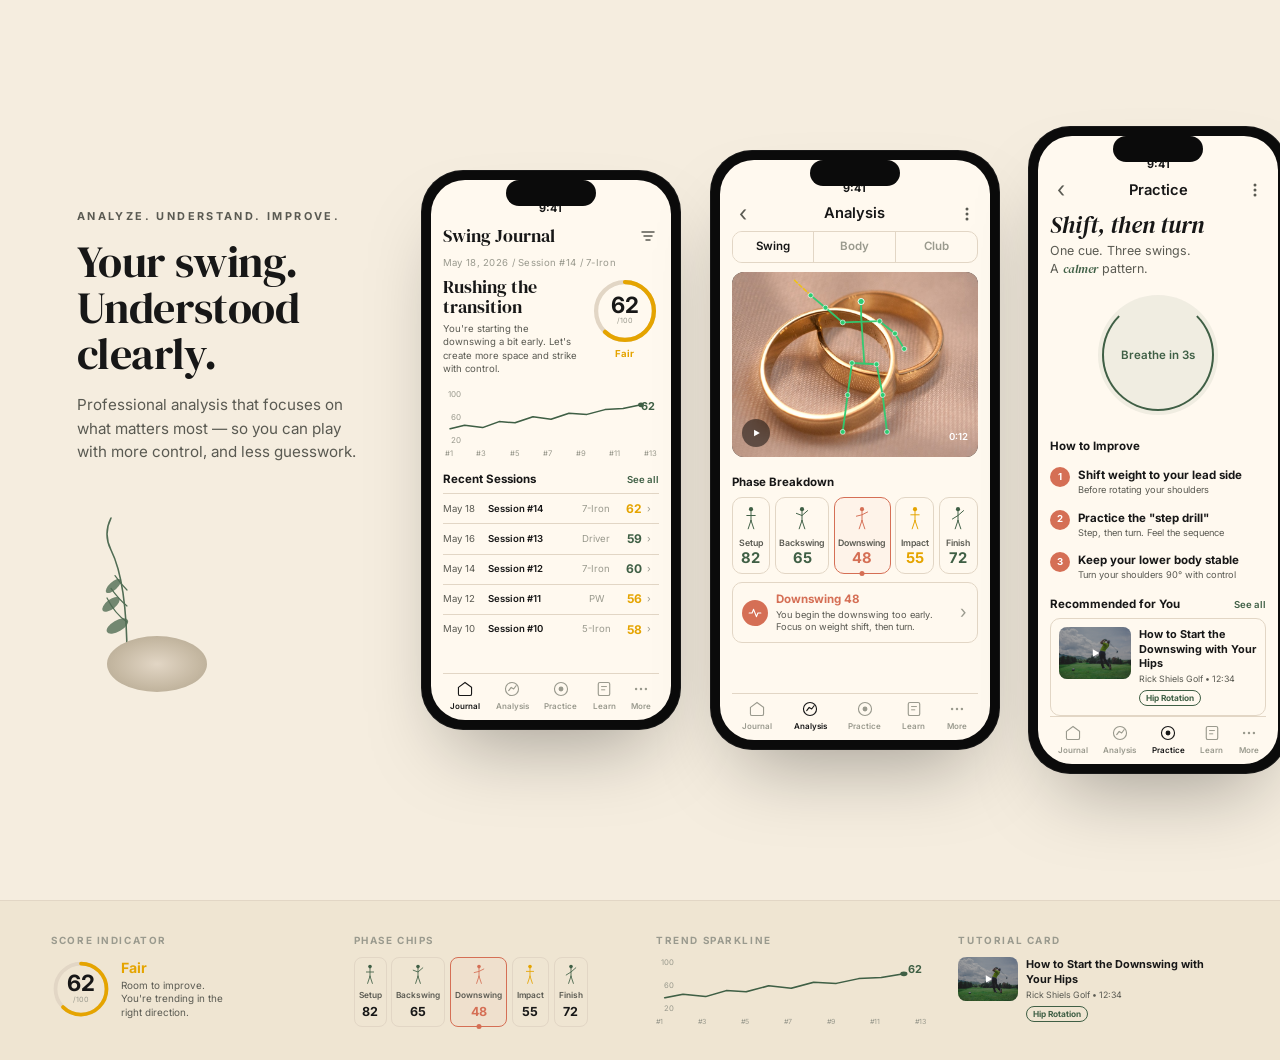
==== site/index.html @ 765cd156 "Site: full redesign matching reference board (3 iPhones, real photo, component strip)" ====
<!DOCTYPE html>
<html lang="en">
<head>
  <meta charset="UTF-8">
  <meta name="viewport" content="width=device-width, initial-scale=1.0">
  <meta name="theme-color" content="#F5EDDF">
  <title>Birdie — Your swing. Understood clearly.</title>
  <meta name="description" content="Professional golf swing analysis on your phone. Record, analyze phases, improve with focused cues.">
  <link rel="icon" type="image/svg+xml" href="../assets/birdie-icon.svg">
  <link rel="preconnect" href="https://fonts.googleapis.com">
  <link rel="preconnect" href="https://fonts.gstatic.com" crossorigin>
  <link href="https://fonts.googleapis.com/css2?family=DM+Serif+Display:ital@0;1&family=Inter:wght@400;500;600;700&display=swap" rel="stylesheet">
  <link rel="stylesheet" href="style.css">
</head>
<body>

<!-- ============== HERO — 3 phones + left copy ============== -->
<section class="hero">

  <!-- Left column: copy + decoration -->
  <div class="hero-left">

    <p class="eyebrow">Analyze. Understand. Improve.</p>

    <h1>Your swing.<br>Understood<br>clearly.</h1>

    <p class="hero-lede">
      Professional analysis that focuses on what matters most
      — so you can play with more control, and less guesswork.
    </p>

    <!-- Olive leaf + stone decoration -->
    <div class="deco" aria-hidden="true">
      <svg class="deco-leaf" viewBox="0 0 100 200">
        <path d="M50 195 Q50 100 30 60 Q20 40 30 20" stroke="#3F5F45" stroke-width="2" fill="none" stroke-linecap="round"/>
        <path d="M50 150 Q35 140 25 120" stroke="#3F5F45" stroke-width="1.5" fill="none" stroke-linecap="round"/>
        <path d="M50 130 Q40 122 30 108" stroke="#3F5F45" stroke-width="1.5" fill="none" stroke-linecap="round"/>
        <path d="M50 110 Q42 102 35 92" stroke="#3F5F45" stroke-width="1.5" fill="none" stroke-linecap="round"/>
        <ellipse cx="38" cy="155" rx="15" ry="7" fill="#3F5F45" opacity=".8" transform="rotate(-30 38 155)"/>
        <ellipse cx="30" cy="128" rx="13" ry="6" fill="#3F5F45" opacity=".8" transform="rotate(-38 30 128)"/>
        <ellipse cx="33" cy="105" rx="12" ry="5" fill="#3F5F45" opacity=".8" transform="rotate(-42 33 105)"/>
      </svg>
      <div class="deco-stone"></div>
    </div>
  </div>

  <!-- Right column: 3 iPhones -->
  <div class="hero-phones">

    <!-- ===== PHONE 1: Journal ===== -->
    <div class="iphone iphone-side">
      <div class="iphone-frame">
        <div class="notch"></div>
        <div class="screen">
          <div class="status-bar"><span>9:41</span></div>
          <div class="s-header">
            <h2 class="s-title serif">Swing Journal</h2>
            <button class="s-icon-btn"><svg width="18" height="18" viewBox="0 0 18 18" fill="none"><path d="M3 5h12M5 9h8M7 13h4" stroke="currentColor" stroke-width="1.5" stroke-linecap="round"/></svg></button>
          </div>
          <p class="s-meta">May 18, 2026 / Session #14 / 7-Iron</p>

          <div class="j-hero-row">
            <div class="j-hero-text">
              <h3 class="serif">Rushing the transition</h3>
              <p class="s-desc">You're starting the downswing a bit early. Let's create more space and strike with control.</p>
            </div>
            <div class="score-ring">
              <svg viewBox="0 0 80 80">
                <circle cx="40" cy="40" r="34" stroke="#E2D6C5" stroke-width="5" fill="none"/>
                <circle cx="40" cy="40" r="34" stroke="#E5A400" stroke-width="5" fill="none"
                  stroke-dasharray="213.6" stroke-dashoffset="81" stroke-linecap="round"
                  transform="rotate(-90 40 40)"/>
              </svg>
              <div class="ring-label"><span class="ring-num">62</span><span class="ring-of">/100</span></div>
              <span class="ring-grade amber">Fair</span>
            </div>
          </div>

          <!-- Sparkline chart -->
          <div class="sparkline-wrap">
            <div class="spark-y"><span>100</span><span>60</span><span>20</span></div>
            <svg class="sparkline" viewBox="0 0 300 100" preserveAspectRatio="none">
              <polyline points="10,68 30,62 55,66 78,56 100,58 125,48 150,52 175,42 200,44 225,36 250,34 275,28"
                stroke="#3F5F45" stroke-width="2.5" fill="none" stroke-linecap="round" stroke-linejoin="round"/>
              <circle cx="275" cy="28" r="4" fill="#3F5F45"/>
            </svg>
            <div class="spark-x"><span>#1</span><span>#3</span><span>#5</span><span>#7</span><span>#9</span><span>#11</span><span>#13</span></div>
            <span class="spark-val">62</span>
          </div>

          <div class="s-section-head"><h4>Recent Sessions</h4><span class="s-link">See all</span></div>
          <div class="session-row"><span>May 18</span><span>Session #14</span><span>7-Iron</span><strong class="amber">62</strong><span class="arr">&rsaquo;</span></div>
          <div class="session-row"><span>May 16</span><span>Session #13</span><span>Driver</span><strong class="green">59</strong><span class="arr">&rsaquo;</span></div>
          <div class="session-row"><span>May 14</span><span>Session #12</span><span>7-Iron</span><strong class="green">60</strong><span class="arr">&rsaquo;</span></div>
          <div class="session-row"><span>May 12</span><span>Session #11</span><span>PW</span><strong class="amber">56</strong><span class="arr">&rsaquo;</span></div>
          <div class="session-row"><span>May 10</span><span>Session #10</span><span>5-Iron</span><strong class="amber">58</strong><span class="arr">&rsaquo;</span></div>

          <div class="tab-bar">
            <span class="tb active"><svg viewBox="0 0 22 22" fill="none"><path d="M3 9l8-6 8 6v8a2 2 0 01-2 2H5a2 2 0 01-2-2z" stroke="currentColor" stroke-width="1.4" fill="none"/></svg>Journal</span>
            <span class="tb"><svg viewBox="0 0 22 22" fill="none"><circle cx="11" cy="11" r="8" stroke="currentColor" stroke-width="1.4"/><path d="M7 13l3-4 3 2 3-4" stroke="currentColor" stroke-width="1.4" stroke-linecap="round" stroke-linejoin="round"/></svg>Analysis</span>
            <span class="tb"><svg viewBox="0 0 22 22" fill="none"><circle cx="11" cy="11" r="8" stroke="currentColor" stroke-width="1.4"/><circle cx="11" cy="11" r="3" fill="currentColor"/></svg>Practice</span>
            <span class="tb"><svg viewBox="0 0 22 22" fill="none"><rect x="4" y="3" width="14" height="16" rx="2" stroke="currentColor" stroke-width="1.4" fill="none"/><path d="M8 8h6M8 12h4" stroke="currentColor" stroke-width="1.2" stroke-linecap="round"/></svg>Learn</span>
            <span class="tb"><svg viewBox="0 0 22 22" fill="none"><circle cx="5" cy="11" r="1.5" fill="currentColor"/><circle cx="11" cy="11" r="1.5" fill="currentColor"/><circle cx="17" cy="11" r="1.5" fill="currentColor"/></svg>More</span>
          </div>
        </div>
      </div>
    </div>

    <!-- ===== PHONE 2: Analysis (center, larger) ===== -->
    <div class="iphone iphone-center">
      <div class="iphone-frame">
        <div class="notch"></div>
        <div class="screen">
          <div class="status-bar"><span>9:41</span></div>
          <div class="s-header">
            <button class="s-back">&lsaquo;</button>
            <h2 class="s-title-center">Analysis</h2>
            <button class="s-icon-btn"><svg width="18" height="18" viewBox="0 0 18 18" fill="none"><circle cx="9" cy="4" r="1.5" fill="currentColor"/><circle cx="9" cy="9" r="1.5" fill="currentColor"/><circle cx="9" cy="14" r="1.5" fill="currentColor"/></svg></button>
          </div>

          <!-- Category tabs -->
          <div class="cat-tabs">
            <span class="ct active">Swing</span>
            <span class="ct">Body</span>
            <span class="ct">Club</span>
          </div>

          <!-- VIDEO FRAME with real golfer photo + pose overlay -->
          <div class="video-frame">
            <img class="vf-photo" src="assets/golfer-swing.jpg" alt="Golfer mid-swing">
            <!-- Green pose skeleton overlay -->
            <svg class="vf-pose" viewBox="0 0 400 300" preserveAspectRatio="xMidYMid slice">
              <g stroke="#2ECC71" stroke-width="3" fill="none" stroke-linecap="round" opacity=".95">
                <!-- head-neck -->
                <line x1="210" y1="48" x2="210" y2="72"/>
                <!-- shoulders -->
                <line x1="180" y1="82" x2="240" y2="80"/>
                <!-- spine -->
                <line x1="210" y1="72" x2="215" y2="148"/>
                <!-- hips -->
                <line x1="195" y1="148" x2="235" y2="150"/>
                <!-- left arm (lead, extended high) -->
                <line x1="180" y1="82" x2="152" y2="58"/>
                <line x1="152" y1="58" x2="128" y2="38"/>
                <!-- right arm (trail, across body) -->
                <line x1="240" y1="80" x2="265" y2="100"/>
                <line x1="265" y1="100" x2="280" y2="125"/>
                <!-- left leg -->
                <line x1="195" y1="148" x2="188" y2="200"/>
                <line x1="188" y1="200" x2="180" y2="260"/>
                <!-- right leg -->
                <line x1="235" y1="150" x2="245" y2="200"/>
                <line x1="245" y1="200" x2="252" y2="260"/>
                <!-- club line from hands -->
                <line x1="128" y1="38" x2="100" y2="12" stroke="#F1C40F" stroke-width="2.5" stroke-dasharray="6 4"/>
              </g>
              <g fill="#2ECC71">
                <circle cx="210" cy="48" r="5" stroke="#fff" stroke-width="1.5"/>
                <circle cx="180" cy="82" r="4" stroke="#fff" stroke-width="1"/>
                <circle cx="240" cy="80" r="4" stroke="#fff" stroke-width="1"/>
                <circle cx="152" cy="58" r="4" stroke="#fff" stroke-width="1"/>
                <circle cx="128" cy="38" r="4" stroke="#fff" stroke-width="1"/>
                <circle cx="265" cy="100" r="4" stroke="#fff" stroke-width="1"/>
                <circle cx="280" cy="125" r="4" stroke="#fff" stroke-width="1"/>
                <circle cx="195" cy="148" r="4" stroke="#fff" stroke-width="1"/>
                <circle cx="235" cy="150" r="4" stroke="#fff" stroke-width="1"/>
                <circle cx="188" cy="200" r="4" stroke="#fff" stroke-width="1"/>
                <circle cx="245" cy="200" r="4" stroke="#fff" stroke-width="1"/>
                <circle cx="180" cy="260" r="4" stroke="#fff" stroke-width="1"/>
                <circle cx="252" cy="260" r="4" stroke="#fff" stroke-width="1"/>
              </g>
            </svg>
            <button class="vf-play"><svg viewBox="0 0 22 22" fill="none"><path d="M8 6 L17 11 L8 16 Z" fill="#fff"/></svg></button>
            <span class="vf-time">0:12</span>
          </div>

          <h4 class="s-label">Phase Breakdown</h4>
          <div class="phase-strip">
            <div class="phase-chip"><svg class="pc-fig" viewBox="0 0 28 40"><circle cx="14" cy="6" r="3" fill="#3F5F45"/><path d="M14 9 L14 22 M8 15 L20 15 M14 22 L10 34 M14 22 L18 34" stroke="#3F5F45" stroke-width="1.4" stroke-linecap="round" fill="none"/></svg><span>Setup</span><strong class="green">82</strong></div>
            <div class="phase-chip"><svg class="pc-fig" viewBox="0 0 28 40"><circle cx="14" cy="6" r="3" fill="#3F5F45"/><path d="M14 9 L14 22 M6 12 L14 15 L22 8 M14 22 L10 34 M14 22 L18 34" stroke="#3F5F45" stroke-width="1.4" stroke-linecap="round" fill="none"/></svg><span>Backswing</span><strong class="green">65</strong></div>
            <div class="phase-chip selected"><svg class="pc-fig" viewBox="0 0 28 40"><circle cx="14" cy="6" r="3" fill="#D56F55"/><path d="M14 9 L14 22 M6 16 L14 14 L22 10 M14 22 L10 34 M14 22 L18 34" stroke="#D56F55" stroke-width="1.4" stroke-linecap="round" fill="none"/></svg><span>Downswing</span><strong class="coral">48</strong><span class="chip-dot"></span></div>
            <div class="phase-chip"><svg class="pc-fig" viewBox="0 0 28 40"><circle cx="14" cy="6" r="3" fill="#E5A400"/><path d="M14 9 L14 22 M8 14 L20 14 M14 22 L10 34 M14 22 L18 34" stroke="#E5A400" stroke-width="1.4" stroke-linecap="round" fill="none"/></svg><span>Impact</span><strong class="amber">55</strong></div>
            <div class="phase-chip"><svg class="pc-fig" viewBox="0 0 28 40"><circle cx="14" cy="6" r="3" fill="#3F5F45"/><path d="M14 9 L14 22 M22 8 L14 15 L6 20 M14 22 L10 34 M14 22 L18 34" stroke="#3F5F45" stroke-width="1.4" stroke-linecap="round" fill="none"/></svg><span>Finish</span><strong class="green">72</strong></div>
          </div>

          <!-- Phase detail card -->
          <div class="phase-detail-card">
            <span class="pdc-mark"><svg viewBox="0 0 22 22" fill="none"><path d="M3 11 L7 11 L9 6 L13 16 L15 11 L19 11" stroke="#fff" stroke-width="1.6" stroke-linecap="round" stroke-linejoin="round"/></svg></span>
            <div class="pdc-body">
              <strong class="coral">Downswing <span>48</span></strong>
              <p>You begin the downswing too early.<br>Focus on weight shift, then turn.</p>
            </div>
            <span class="pdc-arr">&rsaquo;</span>
          </div>

          <div class="tab-bar">
            <span class="tb"><svg viewBox="0 0 22 22" fill="none"><path d="M3 9l8-6 8 6v8a2 2 0 01-2 2H5a2 2 0 01-2-2z" stroke="currentColor" stroke-width="1.4" fill="none"/></svg>Journal</span>
            <span class="tb active"><svg viewBox="0 0 22 22" fill="none"><circle cx="11" cy="11" r="8" stroke="currentColor" stroke-width="1.4"/><path d="M7 13l3-4 3 2 3-4" stroke="currentColor" stroke-width="1.4" stroke-linecap="round" stroke-linejoin="round"/></svg>Analysis</span>
            <span class="tb"><svg viewBox="0 0 22 22" fill="none"><circle cx="11" cy="11" r="8" stroke="currentColor" stroke-width="1.4"/><circle cx="11" cy="11" r="3" fill="currentColor"/></svg>Practice</span>
            <span class="tb"><svg viewBox="0 0 22 22" fill="none"><rect x="4" y="3" width="14" height="16" rx="2" stroke="currentColor" stroke-width="1.4" fill="none"/><path d="M8 8h6M8 12h4" stroke="currentColor" stroke-width="1.2" stroke-linecap="round"/></svg>Learn</span>
            <span class="tb"><svg viewBox="0 0 22 22" fill="none"><circle cx="5" cy="11" r="1.5" fill="currentColor"/><circle cx="11" cy="11" r="1.5" fill="currentColor"/><circle cx="17" cy="11" r="1.5" fill="currentColor"/></svg>More</span>
          </div>
        </div>
      </div>
    </div>

    <!-- ===== PHONE 3: Practice ===== -->
    <div class="iphone iphone-side">
      <div class="iphone-frame">
        <div class="notch"></div>
        <div class="screen">
          <div class="status-bar"><span>9:41</span></div>
          <div class="s-header">
            <button class="s-back">&lsaquo;</button>
            <h2 class="s-title-center">Practice</h2>
            <button class="s-icon-btn"><svg width="18" height="18" viewBox="0 0 18 18" fill="none"><circle cx="9" cy="4" r="1.5" fill="currentColor"/><circle cx="9" cy="9" r="1.5" fill="currentColor"/><circle cx="9" cy="14" r="1.5" fill="currentColor"/></svg></button>
          </div>

          <h3 class="practice-title serif-i">Shift, then turn</h3>
          <p class="practice-sub">One cue. Three swings.<br>A <em class="green-em">calmer</em> pattern.</p>

          <!-- Breathing cue -->
          <div class="breath-circle">
            <div class="breath-ring"></div>
            <span>Breathe in 3s</span>
          </div>

          <h4 class="s-label">How to Improve</h4>
          <div class="improve-row"><span class="imp-num coral-bg">1</span><div><strong>Shift weight to your lead side</strong><p>Before rotating your shoulders</p></div></div>
          <div class="improve-row"><span class="imp-num coral-bg">2</span><div><strong>Practice the "step drill"</strong><p>Step, then turn. Feel the sequence</p></div></div>
          <div class="improve-row"><span class="imp-num coral-bg">3</span><div><strong>Keep your lower body stable</strong><p>Turn your shoulders 90° with control</p></div></div>

          <div class="s-section-head"><h4>Recommended for You</h4><span class="s-link">See all</span></div>
          <div class="tutorial-card">
            <div class="tc-thumb">
              <img src="assets/golfer-address.jpg" alt="" loading="lazy">
              <span class="tc-play"><svg viewBox="0 0 22 22" fill="none"><path d="M8 6 L17 11 L8 16 Z" fill="#fff"/></svg></span>
            </div>
            <div class="tc-text">
              <strong>How to Start the Downswing with Your Hips</strong>
              <p>Rick Shiels Golf &bull; 12:34</p>
              <span class="tc-tag">Hip Rotation</span>
            </div>
          </div>

          <div class="tab-bar">
            <span class="tb"><svg viewBox="0 0 22 22" fill="none"><path d="M3 9l8-6 8 6v8a2 2 0 01-2 2H5a2 2 0 01-2-2z" stroke="currentColor" stroke-width="1.4" fill="none"/></svg>Journal</span>
            <span class="tb"><svg viewBox="0 0 22 22" fill="none"><circle cx="11" cy="11" r="8" stroke="currentColor" stroke-width="1.4"/><path d="M7 13l3-4 3 2 3-4" stroke="currentColor" stroke-width="1.4" stroke-linecap="round" stroke-linejoin="round"/></svg>Analysis</span>
            <span class="tb active"><svg viewBox="0 0 22 22" fill="none"><circle cx="11" cy="11" r="8" stroke="currentColor" stroke-width="1.4"/><circle cx="11" cy="11" r="3" fill="currentColor"/></svg>Practice</span>
            <span class="tb"><svg viewBox="0 0 22 22" fill="none"><rect x="4" y="3" width="14" height="16" rx="2" stroke="currentColor" stroke-width="1.4" fill="none"/><path d="M8 8h6M8 12h4" stroke="currentColor" stroke-width="1.2" stroke-linecap="round"/></svg>Learn</span>
            <span class="tb"><svg viewBox="0 0 22 22" fill="none"><circle cx="5" cy="11" r="1.5" fill="currentColor"/><circle cx="11" cy="11" r="1.5" fill="currentColor"/><circle cx="17" cy="11" r="1.5" fill="currentColor"/></svg>More</span>
          </div>
        </div>
      </div>
    </div>

  </div>
</section>

<!-- ============== COMPONENT SHOWCASE STRIP ============== -->
<section class="showcase">
  <div class="showcase-inner">

    <div class="sc-item">
      <p class="sc-label">Score Indicator</p>
      <div class="sc-score">
        <div class="score-ring sc-ring">
          <svg viewBox="0 0 80 80">
            <circle cx="40" cy="40" r="34" stroke="#E2D6C5" stroke-width="5" fill="none"/>
            <circle cx="40" cy="40" r="34" stroke="#E5A400" stroke-width="5" fill="none"
              stroke-dasharray="213.6" stroke-dashoffset="81" stroke-linecap="round"
              transform="rotate(-90 40 40)"/>
          </svg>
          <div class="ring-label"><span class="ring-num">62</span><span class="ring-of">/100</span></div>
        </div>
        <div class="sc-score-text">
          <strong class="amber">Fair</strong>
          <p>Room to improve.<br>You're trending in the<br>right direction.</p>
        </div>
      </div>
    </div>

    <div class="sc-item">
      <p class="sc-label">Phase Chips</p>
      <div class="sc-phases">
        <div class="phase-chip-sm"><svg class="pc-fig" viewBox="0 0 28 40"><circle cx="14" cy="6" r="3" fill="#3F5F45"/><path d="M14 9 L14 22 M8 15 L20 15 M14 22 L10 34 M14 22 L18 34" stroke="#3F5F45" stroke-width="1.4" stroke-linecap="round" fill="none"/></svg><span>Setup</span><strong>82</strong></div>
        <div class="phase-chip-sm"><svg class="pc-fig" viewBox="0 0 28 40"><circle cx="14" cy="6" r="3" fill="#3F5F45"/><path d="M14 9 L14 22 M6 12 L14 15 L22 8 M14 22 L10 34 M14 22 L18 34" stroke="#3F5F45" stroke-width="1.4" stroke-linecap="round" fill="none"/></svg><span>Backswing</span><strong>65</strong></div>
        <div class="phase-chip-sm sel"><svg class="pc-fig" viewBox="0 0 28 40"><circle cx="14" cy="6" r="3" fill="#D56F55"/><path d="M14 9 L14 22 M6 16 L14 14 L22 10 M14 22 L10 34 M14 22 L18 34" stroke="#D56F55" stroke-width="1.4" stroke-linecap="round" fill="none"/></svg><span>Downswing</span><strong class="coral">48</strong><span class="chip-dot"></span></div>
        <div class="phase-chip-sm"><svg class="pc-fig" viewBox="0 0 28 40"><circle cx="14" cy="6" r="3" fill="#E5A400"/><path d="M14 9 L14 22 M8 14 L20 14 M14 22 L10 34 M14 22 L18 34" stroke="#E5A400" stroke-width="1.4" stroke-linecap="round" fill="none"/></svg><span>Impact</span><strong>55</strong></div>
        <div class="phase-chip-sm"><svg class="pc-fig" viewBox="0 0 28 40"><circle cx="14" cy="6" r="3" fill="#3F5F45"/><path d="M14 9 L14 22 M22 8 L14 15 L6 20 M14 22 L10 34 M14 22 L18 34" stroke="#3F5F45" stroke-width="1.4" stroke-linecap="round" fill="none"/></svg><span>Finish</span><strong>72</strong></div>
      </div>
    </div>

    <div class="sc-item">
      <p class="sc-label">Trend Sparkline</p>
      <div class="sc-spark">
        <div class="spark-y-sm"><span>100</span><span>60</span><span>20</span></div>
        <svg viewBox="0 0 300 100" preserveAspectRatio="none" class="sparkline-sm">
          <polyline points="10,68 30,62 55,66 78,56 100,58 125,48 150,52 175,42 200,44 225,36 250,34 275,28"
            stroke="#3F5F45" stroke-width="2.5" fill="none" stroke-linecap="round" stroke-linejoin="round"/>
          <circle cx="275" cy="28" r="4" fill="#3F5F45"/>
        </svg>
        <div class="spark-x-sm"><span>#1</span><span>#3</span><span>#5</span><span>#7</span><span>#9</span><span>#11</span><span>#13</span></div>
        <span class="spark-val-sm">62</span>
      </div>
    </div>

    <div class="sc-item">
      <p class="sc-label">Tutorial Card</p>
      <div class="sc-tutorial">
        <div class="tc-thumb-sm">
          <img src="assets/golfer-address.jpg" alt="" loading="lazy">
          <span class="tc-play"><svg viewBox="0 0 22 22" fill="none"><path d="M8 6 L17 11 L8 16 Z" fill="#fff"/></svg></span>
        </div>
        <div class="tc-text-sm">
          <strong>How to Start the Downswing with Your Hips</strong>
          <p>Rick Shiels Golf &bull; 12:34</p>
          <span class="tc-tag">Hip Rotation</span>
        </div>
      </div>
    </div>

  </div>
</section>

</body>
</html>
---- site/style.css ----
/* ============================================================
   Birdie — product showcase (matching reference design board)
   ============================================================ */
*, *::before, *::after { margin: 0; padding: 0; box-sizing: border-box; }

:root {
  --cream:   #F5EDDF;
  --cream-2: #EFE5D2;
  --paper:   #FFF9EF;
  --ink:     #171717;
  --moss:    #3F5F45;
  --sage:    #77946F;
  --amber:   #E5A400;
  --coral:   #D56F55;
  --green:   #2ECC71;
  --line:    #E2D6C5;
  --line-2:  #D6CCBC;
  --text1:   #171717;
  --text2:   #5A5A52;
  --text3:   #9A9A8E;
}

html { scroll-behavior: smooth; }
body {
  font-family: 'Inter', -apple-system, BlinkMacSystemFont, sans-serif;
  background: var(--cream);
  color: var(--text1);
  -webkit-font-smoothing: antialiased;
  line-height: 1.5;
  font-size: 15px;
  overflow-x: hidden;
}
a { color: inherit; text-decoration: none; }
img, svg { display: block; max-width: 100%; }
button { font: inherit; cursor: pointer; background: none; border: none; color: inherit; }
::selection { background: var(--moss); color: var(--paper); }

.serif  { font-family: 'DM Serif Display', Georgia, serif; font-weight: 400; }
.serif-i { font-family: 'DM Serif Display', Georgia, serif; font-weight: 400; font-style: italic; }
.green   { color: var(--moss); }
.amber   { color: var(--amber); }
.coral   { color: var(--coral); }
.green-em { font-style: italic; color: var(--moss); font-family: 'DM Serif Display', Georgia, serif; }

/* ============================================================
   HERO — full viewport, left copy + right 3 phones
   ============================================================ */
.hero {
  display: flex;
  align-items: center;
  min-height: 100vh;
  padding: 4rem 5vw 4rem 6vw;
  gap: 5vw;
  overflow: hidden;
  position: relative;
}

/* ---- Left column ---- */
.hero-left {
  flex: 0 0 280px;
  display: flex;
  flex-direction: column;
  gap: 1rem;
  z-index: 2;
}
.eyebrow {
  font-size: .68rem; font-weight: 700;
  text-transform: uppercase; letter-spacing: .22em;
  color: var(--text2);
}
.hero-left h1 {
  font-family: 'DM Serif Display', Georgia, serif;
  font-weight: 400;
  font-size: clamp(2.4rem, 3.4vw, 3.6rem);
  line-height: 1.05;
  letter-spacing: -.01em;
  color: var(--ink);
}
.hero-lede {
  font-size: .95rem; color: var(--text2); line-height: 1.55;
  max-width: 280px;
}

/* Decoration */
.deco { position: relative; margin-top: 2rem; height: 180px; }
.deco-leaf { position: absolute; left: 10px; bottom: 30px; width: 80px; opacity: .9; }
.deco-stone {
  position: absolute; left: 30px; bottom: 0;
  width: 100px; height: 56px;
  background: radial-gradient(ellipse, #E2D6C5, #C5B8A2 60%, #B0A48E);
  border-radius: 50%;
}

/* ---- Right column: 3 phones ---- */
.hero-phones {
  flex: 1;
  display: flex;
  align-items: center;
  justify-content: center;
  gap: 1.8rem;
  z-index: 1;
}

/* ============================================================
   iPHONE FRAME
   ============================================================ */
.iphone { position: relative; }
.iphone-side { width: 260px; }
.iphone-center { width: 290px; }

.iphone-frame {
  position: relative;
  background: #0b0b0b;
  border-radius: 42px;
  padding: 10px;
  box-shadow:
    0 40px 80px -30px rgba(0,0,0,.35),
    inset 0 0 0 1px rgba(255,255,255,.06);
}
/* Dynamic island / notch */
.notch {
  position: absolute; top: 10px; left: 50%; transform: translateX(-50%);
  width: 90px; height: 26px;
  background: #0b0b0b; border-radius: 100px;
  z-index: 20;
}
.screen {
  position: relative;
  background: var(--paper);
  border-radius: 34px;
  overflow: hidden;
  display: flex;
  flex-direction: column;
  min-height: 540px;
  padding: 0 12px 0;
}
.iphone-center .screen { min-height: 580px; }

/* Status bar */
.status-bar {
  padding: 20px 10px 4px;
  font-size: .68rem; font-weight: 700; color: var(--ink);
  text-align: center;
}

/* ============================================================
   SHARED SCREEN ELEMENTS
   ============================================================ */
.s-header {
  display: flex; align-items: center; gap: .4rem;
  padding: 2px 0 6px;
}
.s-title { flex: 1; font-size: 1.15rem; }
.s-title-center { flex: 1; font-size: .92rem; font-weight: 600; text-align: center; }
.s-back { width: 22px; font-size: 1.4rem; color: var(--text2); line-height: 1; }
.s-icon-btn { width: 22px; height: 22px; color: var(--text2); display: flex; align-items: center; justify-content: center; }
.s-icon-btn svg { width: 18px; height: 18px; }
.s-meta { font-size: .6rem; color: var(--text3); letter-spacing: .03em; margin-bottom: .4rem; }
.s-desc { font-size: .6rem; color: var(--text2); line-height: 1.4; }
.s-label { font-size: .72rem; font-weight: 700; color: var(--ink); margin: .6rem 0 .35rem; }
.s-section-head { display: flex; align-items: center; justify-content: space-between; margin: .5rem 0 .3rem; }
.s-section-head h4 { font-size: .72rem; font-weight: 700; }
.s-link { font-size: .6rem; color: var(--moss); font-weight: 600; }

/* ============================================================
   JOURNAL PHONE
   ============================================================ */
.j-hero-row {
  display: flex; gap: .6rem; align-items: flex-start;
  margin-bottom: .5rem;
}
.j-hero-text { flex: 1; }
.j-hero-text h3 { font-size: 1.15rem; line-height: 1.1; margin-bottom: .3rem; }

/* Score ring (shared) */
.score-ring { position: relative; width: 68px; height: 68px; flex-shrink: 0; }
.score-ring svg { width: 100%; height: 100%; }
.ring-label {
  position: absolute; inset: 0;
  display: flex; flex-direction: column; align-items: center; justify-content: center;
}
.ring-num { font-size: 1.4rem; font-weight: 700; line-height: 1; }
.ring-of { font-size: .45rem; color: var(--text3); }
.ring-grade { display: block; text-align: center; font-size: .6rem; font-weight: 700; margin-top: 2px; }

/* Sparkline */
.sparkline-wrap {
  position: relative;
  margin: .3rem 0 .2rem;
}
.sparkline { width: 100%; height: 60px; }
.spark-y {
  position: absolute; left: 0; top: 0; bottom: 14px;
  display: flex; flex-direction: column; justify-content: space-between;
  font-size: .5rem; color: var(--text3); width: 18px; text-align: right;
}
.spark-x {
  display: flex; justify-content: space-between;
  font-size: .48rem; color: var(--text3); padding: 0 2px;
}
.spark-val {
  position: absolute; right: 4px; top: 10px;
  font-size: .68rem; font-weight: 700; color: var(--moss);
}

/* Session rows */
.session-row {
  display: grid; grid-template-columns: 40px 1fr 38px 22px 12px;
  align-items: center; gap: .3rem;
  padding: .35rem 0;
  border-top: 1px solid var(--line);
  font-size: .6rem;
}
.session-row span:first-child { color: var(--text2); }
.session-row span:nth-child(2) { font-weight: 600; }
.session-row span:nth-child(3) { color: var(--text3); text-align: center; }
.session-row strong { text-align: right; font-weight: 700; font-size: .75rem; }
.arr { color: var(--text3); }

/* ============================================================
   ANALYSIS PHONE
   ============================================================ */
/* Cat tabs */
.cat-tabs {
  display: flex; gap: 0;
  border: 1.5px solid var(--line); border-radius: 10px;
  overflow: hidden; margin-bottom: .6rem;
}
.ct {
  flex: 1; text-align: center;
  font-size: .72rem; font-weight: 600; color: var(--text3);
  padding: .4rem 0;
  border-right: 1px solid var(--line);
}
.ct:last-child { border-right: none; }
.ct.active { background: var(--paper); color: var(--ink); }

/* Video frame with real photo */
.video-frame {
  position: relative; border-radius: 12px;
  overflow: hidden; background: #2a2a2a;
  aspect-ratio: 4/3;
  margin-bottom: .5rem;
}
.vf-photo {
  position: absolute; inset: 0;
  width: 100%; height: 100%;
  object-fit: cover;
  object-position: center 30%;
}
.vf-pose {
  position: absolute; inset: 0;
  width: 100%; height: 100%;
  z-index: 2; pointer-events: none;
}
.vf-play {
  position: absolute; bottom: 10px; left: 10px;
  width: 28px; height: 28px; border-radius: 50%;
  background: rgba(0,0,0,.5); display: flex; align-items: center; justify-content: center;
  z-index: 3;
  -webkit-backdrop-filter: blur(4px); backdrop-filter: blur(4px);
}
.vf-play svg { width: 14px; height: 14px; }
.vf-time {
  position: absolute; bottom: 12px; right: 10px;
  font-size: .6rem; color: #fff; font-weight: 600; z-index: 3;
}

/* Phase strip */
.phase-strip {
  display: flex; gap: .3rem; margin-bottom: .5rem;
}
.phase-chip {
  flex: 1; display: flex; flex-direction: column; align-items: center;
  gap: .15rem; padding: .45rem .2rem;
  background: var(--paper); border: 1.5px solid var(--line);
  border-radius: 10px; font-size: .55rem;
  position: relative;
}
.phase-chip.selected { border-color: var(--coral); background: rgba(213,111,85,.04); }
.pc-fig { width: 20px; height: 28px; }
.phase-chip span { color: var(--text2); font-weight: 600; white-space: nowrap; }
.phase-chip strong { font-size: .92rem; line-height: 1; }
.chip-dot {
  position: absolute; bottom: -3px; left: 50%; transform: translateX(-50%);
  width: 5px; height: 5px; border-radius: 50%; background: var(--coral);
}

/* Phase detail card */
.phase-detail-card {
  display: flex; align-items: center; gap: .5rem;
  padding: .5rem .6rem;
  border: 1px solid var(--line); border-radius: 10px;
  background: var(--paper); margin-bottom: .3rem;
}
.pdc-mark {
  width: 26px; height: 26px; border-radius: 50%;
  background: var(--coral); flex-shrink: 0;
  display: flex; align-items: center; justify-content: center;
}
.pdc-mark svg { width: 16px; height: 16px; }
.pdc-body { flex: 1; }
.pdc-body strong { font-size: .72rem; display: block; }
.pdc-body p { font-size: .58rem; color: var(--text2); line-height: 1.35; }
.pdc-arr { color: var(--text3); font-size: 1.1rem; }

/* ============================================================
   PRACTICE PHONE
   ============================================================ */
.practice-title { font-size: 1.5rem; line-height: 1.05; margin: .3rem 0 .3rem; }
.practice-sub { font-size: .78rem; color: var(--text2); line-height: 1.45; margin-bottom: .6rem; }

.breath-circle {
  width: 120px; height: 120px; margin: .5rem auto .8rem;
  border-radius: 50%;
  background: rgba(63,95,69,.08);
  display: flex; align-items: center; justify-content: center;
  position: relative;
}
.breath-ring {
  position: absolute; inset: 4px;
  border-radius: 50%;
  border: 2.5px solid var(--moss);
  border-top-color: transparent;
  animation: breathSpin 4s linear infinite;
}
@keyframes breathSpin { to { transform: rotate(360deg); } }
.breath-circle span {
  font-size: .72rem; font-weight: 600; color: var(--moss);
}

/* Improve list */
.improve-row {
  display: flex; align-items: flex-start; gap: .5rem;
  padding: .4rem 0;
}
.imp-num {
  width: 20px; height: 20px; border-radius: 50%;
  display: flex; align-items: center; justify-content: center;
  font-size: .6rem; font-weight: 700; color: #fff; flex-shrink: 0;
}
.coral-bg { background: var(--coral); }
.improve-row strong { font-size: .72rem; display: block; }
.improve-row p { font-size: .58rem; color: var(--text2); line-height: 1.35; }

/* Tutorial card */
.tutorial-card {
  display: flex; gap: .5rem;
  padding: .5rem; background: var(--paper);
  border: 1px solid var(--line); border-radius: 10px;
}
.tc-thumb, .tc-thumb-sm {
  position: relative; width: 72px; height: 52px;
  border-radius: 8px; overflow: hidden; flex-shrink: 0;
  background: #ccc;
}
.tc-thumb img, .tc-thumb-sm img {
  width: 100%; height: 100%; object-fit: cover;
}
.tc-play {
  position: absolute; inset: 0;
  display: flex; align-items: center; justify-content: center;
  background: rgba(0,0,0,.3);
}
.tc-play svg { width: 16px; height: 16px; }
.tc-text, .tc-text-sm { flex: 1; }
.tc-text strong, .tc-text-sm strong { font-size: .68rem; display: block; line-height: 1.3; }
.tc-text p, .tc-text-sm p { font-size: .55rem; color: var(--text2); margin-top: 2px; }
.tc-tag {
  display: inline-block; margin-top: 3px;
  font-size: .52rem; font-weight: 700; color: var(--moss);
  padding: 1px 6px; border: 1px solid var(--moss);
  border-radius: 100px;
}

/* ============================================================
   TAB BAR (inside every phone)
   ============================================================ */
.tab-bar {
  margin-top: auto;
  display: flex; align-items: center; justify-content: space-around;
  padding: .4rem 0 .5rem;
  border-top: 1px solid var(--line);
}
.tb {
  display: flex; flex-direction: column; align-items: center; gap: 2px;
  font-size: .5rem; font-weight: 600; color: var(--text3);
}
.tb.active { color: var(--ink); }
.tb svg { width: 18px; height: 18px; }

/* ============================================================
   COMPONENT SHOWCASE STRIP
   ============================================================ */
.showcase {
  background: var(--cream-2);
  border-top: 1px solid var(--line);
  padding: 2rem 4vw;
}
.showcase-inner {
  display: grid;
  grid-template-columns: repeat(4, 1fr);
  gap: 2rem;
  max-width: 1200px;
  margin: 0 auto;
}
.sc-label {
  font-size: .62rem; font-weight: 700;
  text-transform: uppercase; letter-spacing: .16em;
  color: var(--text3);
  margin-bottom: .6rem;
}

/* SC: Score */
.sc-score { display: flex; align-items: center; gap: .6rem; }
.sc-ring { width: 60px; height: 60px; }
.sc-score-text strong { font-size: .88rem; display: block; }
.sc-score-text p { font-size: .62rem; color: var(--text2); line-height: 1.4; }

/* SC: Phases */
.sc-phases { display: flex; gap: .3rem; }
.phase-chip-sm {
  display: flex; flex-direction: column; align-items: center; gap: .1rem;
  padding: .3rem .25rem; border: 1.5px solid var(--line);
  border-radius: 8px; font-size: .52rem;
  position: relative;
}
.phase-chip-sm.sel { border-color: var(--coral); background: rgba(213,111,85,.04); }
.phase-chip-sm .pc-fig { width: 18px; height: 24px; }
.phase-chip-sm span { color: var(--text2); font-weight: 600; white-space: nowrap; }
.phase-chip-sm strong { font-size: .78rem; }

/* SC: Sparkline */
.sc-spark { position: relative; }
.sparkline-sm { width: 100%; height: 60px; }
.spark-y-sm {
  position: absolute; left: 0; top: 0; bottom: 14px;
  display: flex; flex-direction: column; justify-content: space-between;
  font-size: .48rem; color: var(--text3); width: 18px; text-align: right;
}
.spark-x-sm {
  display: flex; justify-content: space-between;
  font-size: .44rem; color: var(--text3);
}
.spark-val-sm {
  position: absolute; right: 4px; top: 4px;
  font-size: .68rem; font-weight: 700; color: var(--moss);
}

/* SC: Tutorial */
.sc-tutorial { display: flex; gap: .5rem; }
.tc-thumb-sm { width: 60px; height: 44px; }

/* ============================================================
   RESPONSIVE
   ============================================================ */
@media (max-width: 1200px) {
  .hero { padding: 3rem 3vw; gap: 3vw; }
  .hero-left { flex: 0 0 240px; }
  .hero-phones { gap: 1rem; }
  .iphone-side { width: 230px; }
  .iphone-center { width: 260px; }
}
@media (max-width: 960px) {
  .hero {
    flex-direction: column;
    padding: 3rem 1.4rem;
    min-height: auto;
    gap: 2.5rem;
  }
  .hero-left {
    flex: none; text-align: center; align-items: center;
  }
  .hero-lede { max-width: 380px; }
  .deco { display: none; }
  .hero-phones {
    flex-wrap: nowrap;
    overflow-x: auto;
    -webkit-overflow-scrolling: touch;
    padding: 0 1rem 1rem;
    gap: 1rem;
  }
  .iphone-side { width: 240px; flex-shrink: 0; }
  .iphone-center { width: 260px; flex-shrink: 0; }
}
@media (max-width: 760px) {
  .showcase-inner {
    grid-template-columns: repeat(2, 1fr);
    gap: 1.4rem;
  }
}
@media (max-width: 480px) {
  .showcase-inner {
    grid-template-columns: 1fr;
  }
  .iphone-side { width: 220px; }
  .iphone-center { width: 240px; }
}
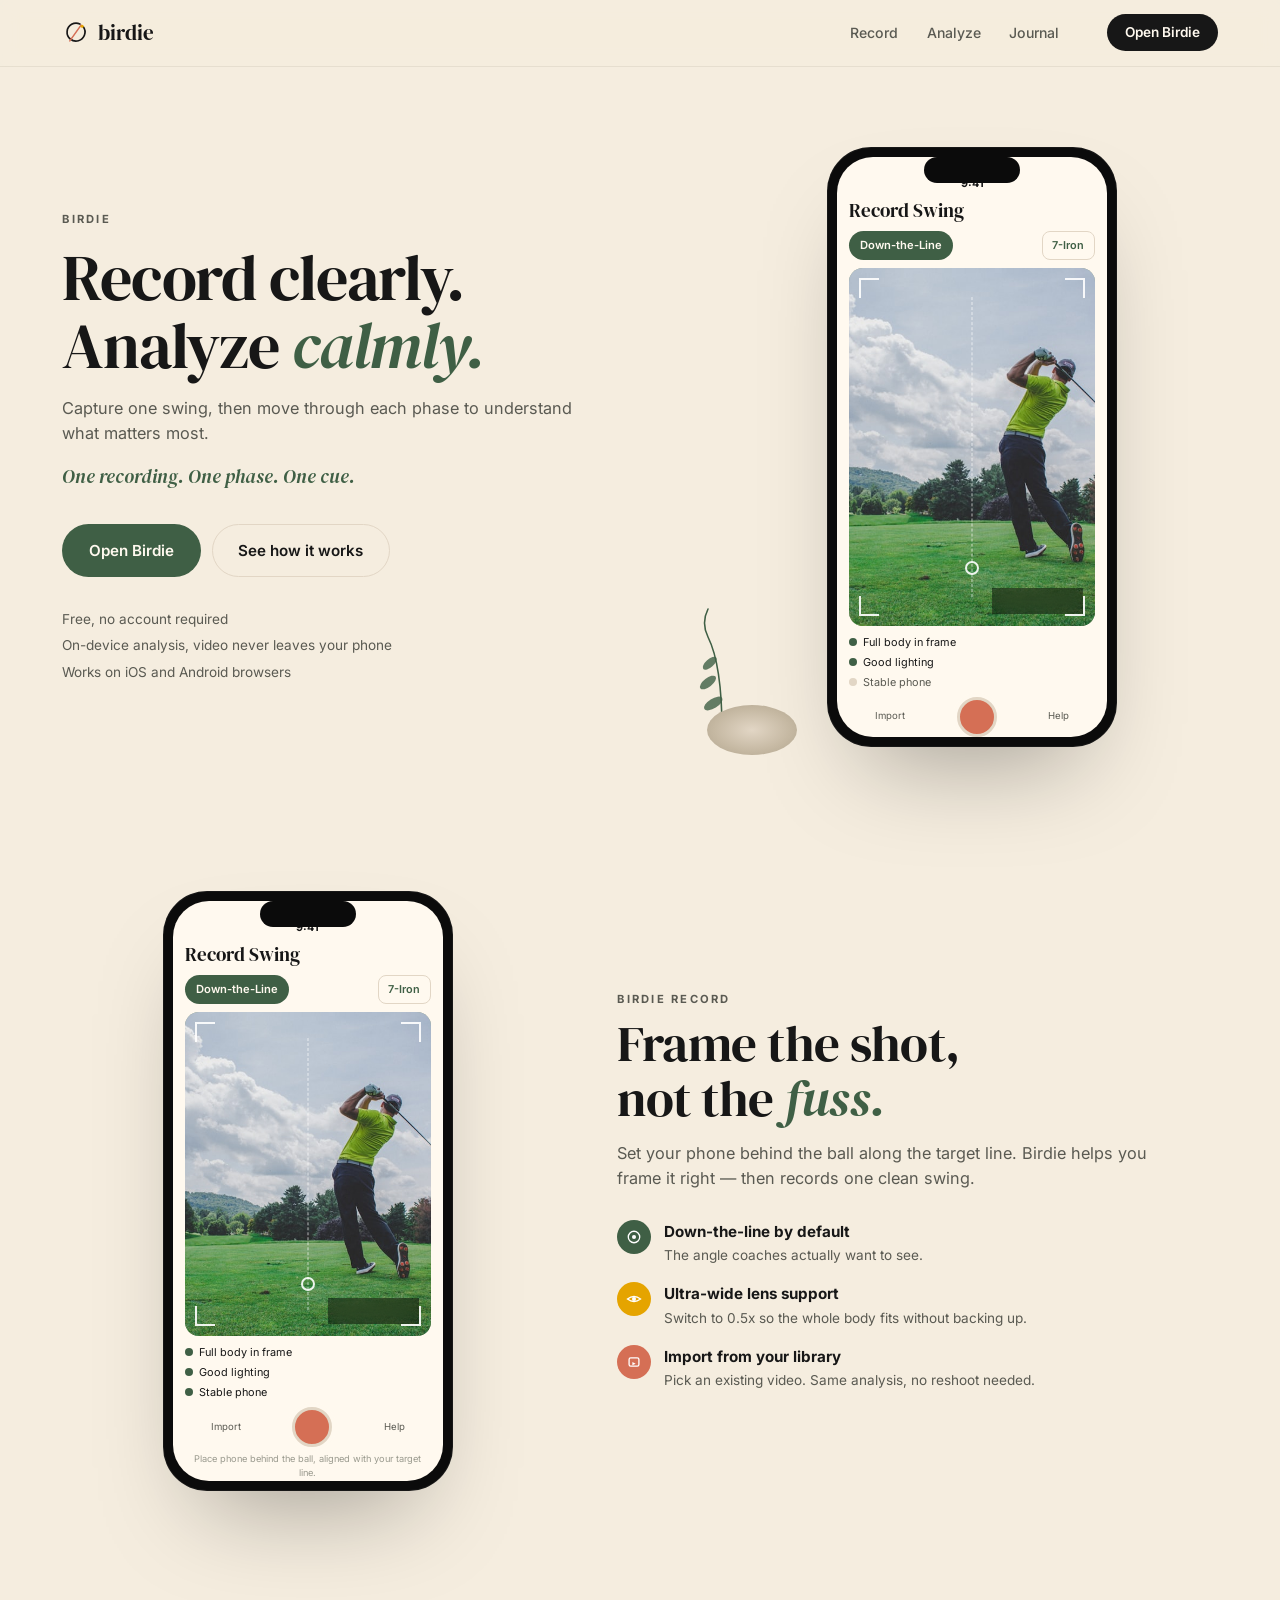
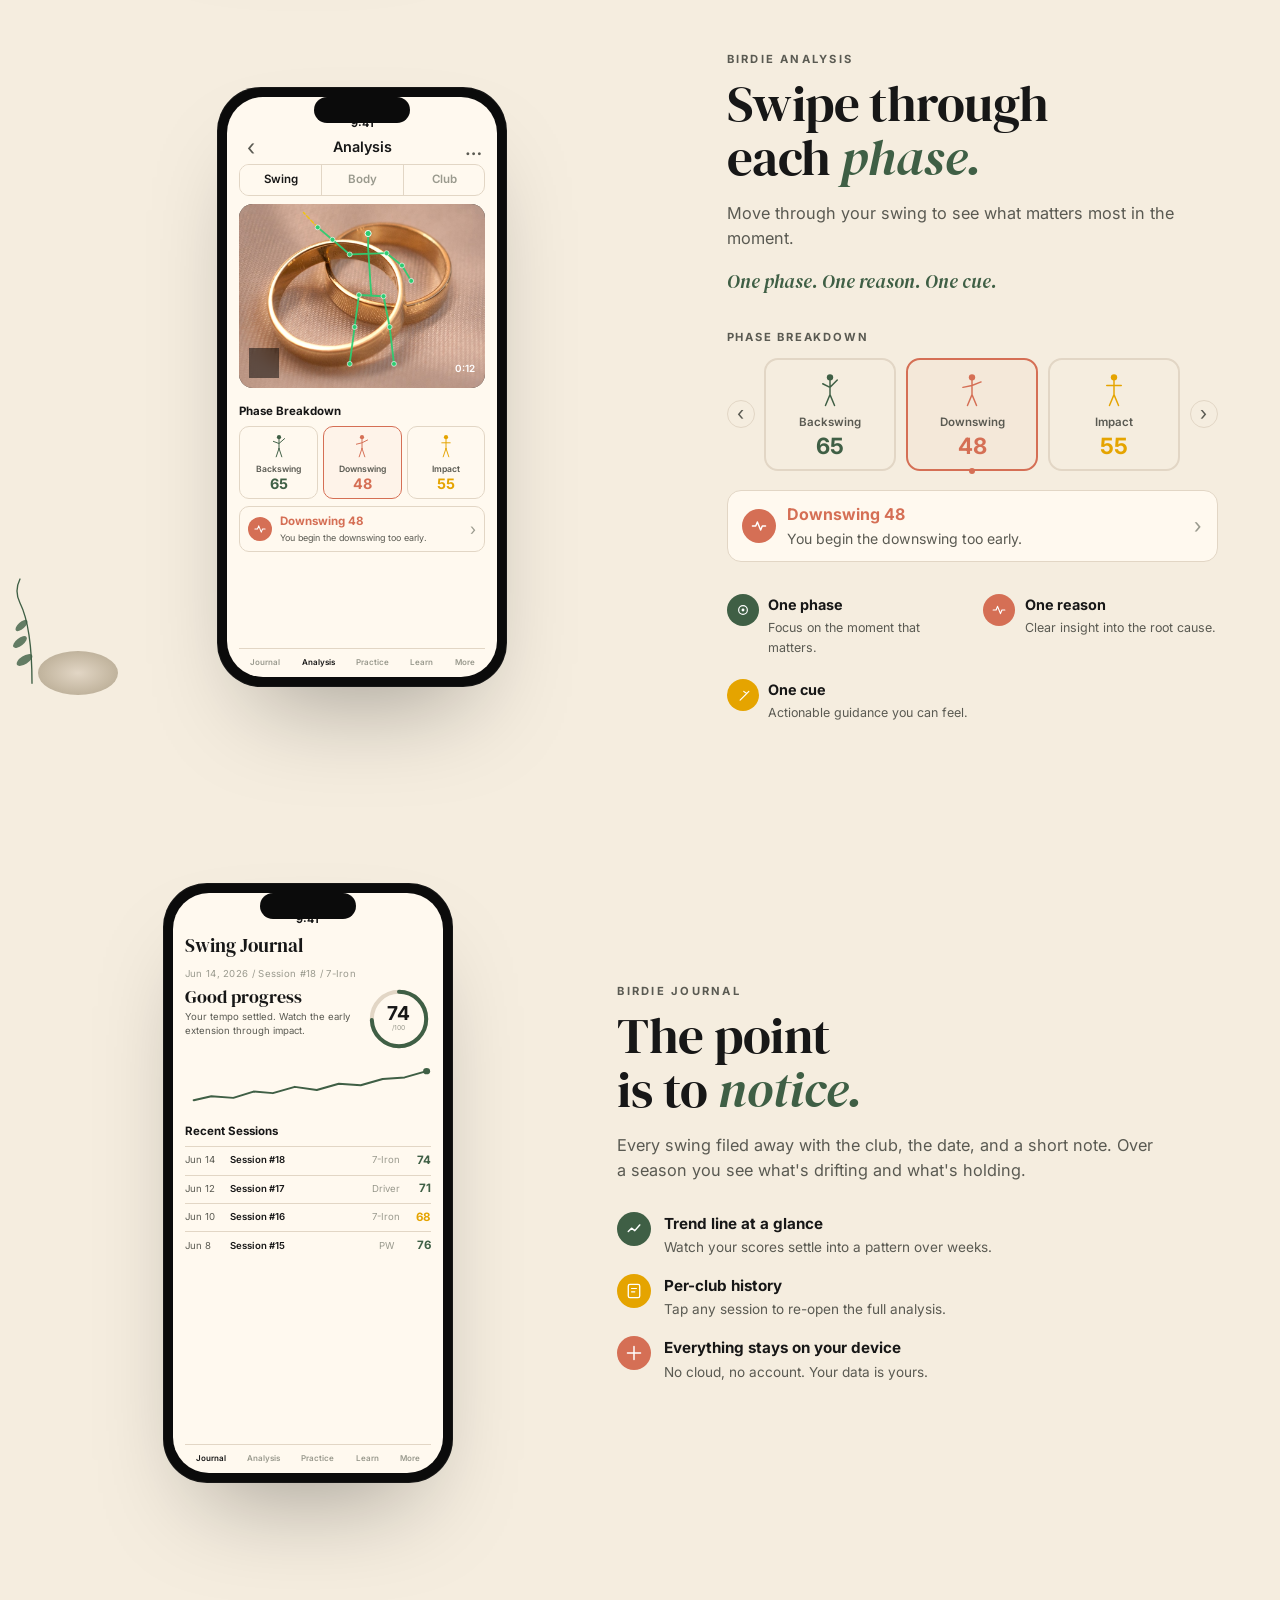
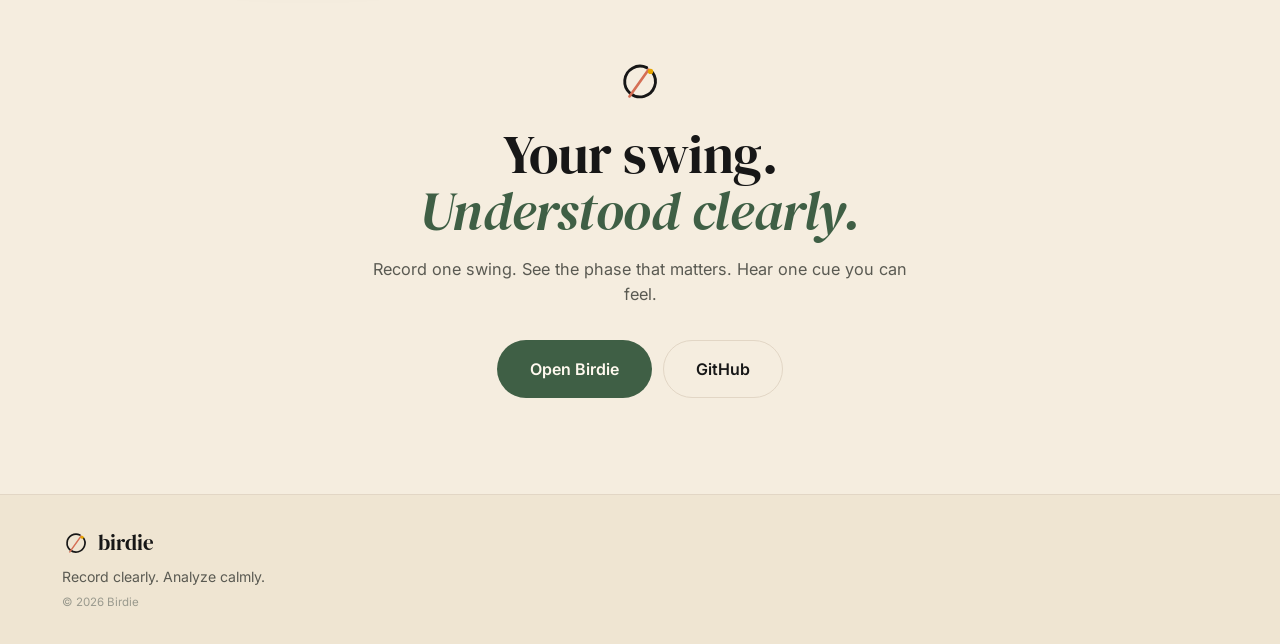
==== commit 2dddc978: "Site: proper intro page with real golfer photos in phone mockups + callout components" ====
--- a/site/index.html
+++ b/site/index.html
@@ -4,8 +4,8 @@
   <meta charset="UTF-8">
   <meta name="viewport" content="width=device-width, initial-scale=1.0">
   <meta name="theme-color" content="#F5EDDF">
-  <title>Birdie — Your swing. Understood clearly.</title>
-  <meta name="description" content="Professional golf swing analysis on your phone. Record, analyze phases, improve with focused cues.">
+  <title>Birdie — Record clearly. Analyze calmly.</title>
+  <meta name="description" content="Capture one swing. See the phase that matters. Hear one cue you can feel.">
   <link rel="icon" type="image/svg+xml" href="../assets/birdie-icon.svg">
   <link rel="preconnect" href="https://fonts.googleapis.com">
   <link rel="preconnect" href="https://fonts.gstatic.com" crossorigin>
@@ -14,314 +14,367 @@
 </head>
 <body>
 
-<!-- ============== HERO — 3 phones + left copy ============== -->
+<!-- ====== NAV ====== -->
+<header class="nav">
+  <div class="nav-inner">
+    <a href="#" class="brand">
+      <img src="../assets/birdie-icon.svg" alt="" class="brand-logo">
+      <span class="brand-word">birdie</span>
+    </a>
+    <nav class="nav-links">
+      <a href="#record">Record</a>
+      <a href="#analyze">Analyze</a>
+      <a href="#journal">Journal</a>
+    </nav>
+    <a href="../index.html" class="nav-cta">Open Birdie</a>
+  </div>
+</header>
+
+<!-- ====================================================
+     HERO
+     ==================================================== -->
 <section class="hero">
-
-  <!-- Left column: copy + decoration -->
-  <div class="hero-left">
-
-    <p class="eyebrow">Analyze. Understand. Improve.</p>
-
-    <h1>Your swing.<br>Understood<br>clearly.</h1>
-
-    <p class="hero-lede">
-      Professional analysis that focuses on what matters most
-      — so you can play with more control, and less guesswork.
+  <div class="hero-inner">
+    <div class="hero-copy">
+      <p class="eyebrow">Birdie</p>
+      <h1>Record clearly.<br>Analyze <em>calmly.</em></h1>
+      <p class="lede">
+        Capture one swing, then move through each phase
+        to understand what matters most.
+      </p>
+      <p class="tagline">One recording. One phase. One cue.</p>
+      <div class="hero-actions">
+        <a class="btn btn-primary" href="../index.html">Open Birdie</a>
+        <a class="btn btn-ghost" href="#record">See how it works</a>
+      </div>
+      <ul class="hero-meta">
+        <li>Free, no account required</li>
+        <li>On-device analysis, video never leaves your phone</li>
+        <li>Works on iOS and Android browsers</li>
+      </ul>
+    </div>
+    <div class="hero-visual" aria-hidden="true">
+      <!-- Phone: Record screen with real golfer photo -->
+      <div class="iphone">
+        <div class="iphone-frame">
+          <div class="notch"></div>
+          <div class="screen">
+            <div class="ph-bar"><span>9:41</span></div>
+            <div class="ph-hdr"><span class="ph-title serif">Record Swing</span></div>
+            <div class="ph-tabs-row">
+              <span class="ph-tab active">Down-the-Line</span>
+              <span class="ph-club">7-Iron</span>
+            </div>
+            <div class="cam-area">
+              <img src="assets/golfer-address.jpg" alt="" class="cam-photo">
+              <span class="bk tl"></span><span class="bk tr"></span>
+              <span class="bk bl"></span><span class="bk br"></span>
+              <div class="cam-target-line"></div>
+              <div class="cam-ball"></div>
+              <div class="cam-zoom"><span>0.5x</span><span class="active">1x</span><span>2x</span></div>
+            </div>
+            <div class="ph-checks">
+              <span class="chk ok">Full body in frame</span>
+              <span class="chk ok">Good lighting</span>
+              <span class="chk">Stable phone</span>
+            </div>
+            <div class="ph-rec-row">
+              <span class="rec-label">Import</span>
+              <span class="rec-btn"></span>
+              <span class="rec-label">Help</span>
+            </div>
+          </div>
+        </div>
+      </div>
+      <!-- Deco -->
+      <svg class="deco-leaf hero-leaf" viewBox="0 0 80 160" aria-hidden="true">
+        <path d="M40 155 Q40 80 24 48 Q16 32 24 16" stroke="#3F5F45" stroke-width="1.8" fill="none" stroke-linecap="round"/>
+        <ellipse cx="30" cy="124" rx="12" ry="5.5" fill="#3F5F45" opacity=".8" transform="rotate(-32 30 124)"/>
+        <ellipse cx="24" cy="100" rx="11" ry="5" fill="#3F5F45" opacity=".8" transform="rotate(-38 24 100)"/>
+        <ellipse cx="26" cy="78" rx="10" ry="4.5" fill="#3F5F45" opacity=".8" transform="rotate(-42 26 78)"/>
+      </svg>
+      <div class="deco-stone hero-stone"></div>
+    </div>
+  </div>
+</section>
+
+<!-- ====================================================
+     RECORD SECTION
+     ==================================================== -->
+<section id="record" class="split">
+  <div class="split-inner">
+    <div class="split-phone">
+      <div class="iphone">
+        <div class="iphone-frame">
+          <div class="notch"></div>
+          <div class="screen">
+            <div class="ph-bar"><span>9:41</span></div>
+            <div class="ph-hdr"><span class="ph-title serif">Record Swing</span></div>
+            <div class="ph-tabs-row">
+              <span class="ph-tab active">Down-the-Line</span>
+              <span class="ph-club">7-Iron</span>
+            </div>
+            <div class="cam-area tall">
+              <img src="assets/golfer-address.jpg" alt="" class="cam-photo">
+              <span class="bk tl"></span><span class="bk tr"></span>
+              <span class="bk bl"></span><span class="bk br"></span>
+              <div class="cam-target-line"></div>
+              <div class="cam-ball"></div>
+              <div class="cam-zoom"><span>0.5x</span><span class="active">1x</span><span>2x</span></div>
+            </div>
+            <div class="ph-checks">
+              <span class="chk ok">Full body in frame</span>
+              <span class="chk ok">Good lighting</span>
+              <span class="chk ok">Stable phone</span>
+            </div>
+            <div class="ph-rec-row">
+              <span class="rec-label">Import</span>
+              <span class="rec-btn"></span>
+              <span class="rec-label">Help</span>
+            </div>
+            <p class="ph-hint">Place phone behind the ball, aligned with your target line.</p>
+          </div>
+        </div>
+      </div>
+    </div>
+    <div class="split-copy">
+      <p class="eyebrow">Birdie Record</p>
+      <h2>Frame the shot,<br>not the <em>fuss.</em></h2>
+      <p class="lede">
+        Set your phone behind the ball along the target line.
+        Birdie helps you frame it right — then records one clean swing.
+      </p>
+      <div class="feature-list">
+        <div class="fl-row">
+          <span class="fl-mark green-bg"><svg viewBox="0 0 22 22" fill="none"><circle cx="11" cy="11" r="7" stroke="#fff" stroke-width="1.6"/><circle cx="11" cy="11" r="2.5" fill="#fff"/></svg></span>
+          <div><strong>Down-the-line by default</strong><p>The angle coaches actually want to see.</p></div>
+        </div>
+        <div class="fl-row">
+          <span class="fl-mark amber-bg"><svg viewBox="0 0 22 22" fill="none"><path d="M3 11 Q11 5 19 11 Q11 17 3 11 Z" stroke="#fff" stroke-width="1.6" fill="none"/><circle cx="11" cy="11" r="2.5" fill="#fff"/></svg></span>
+          <div><strong>Ultra-wide lens support</strong><p>Switch to 0.5x so the whole body fits without backing up.</p></div>
+        </div>
+        <div class="fl-row">
+          <span class="fl-mark coral-bg"><svg viewBox="0 0 22 22" fill="none"><rect x="5" y="6" width="12" height="10" rx="2" stroke="#fff" stroke-width="1.6" fill="none"/><path d="M9 11 L13 13 L9 15 Z" fill="#fff"/></svg></span>
+          <div><strong>Import from your library</strong><p>Pick an existing video. Same analysis, no reshoot needed.</p></div>
+        </div>
+      </div>
+    </div>
+  </div>
+</section>
+
+<!-- ====================================================
+     ANALYZE SECTION (matches reference image exactly)
+     ==================================================== -->
+<section id="analyze" class="split split-reverse">
+  <div class="split-inner">
+    <div class="split-copy">
+      <p class="eyebrow">Birdie Analysis</p>
+      <h2>Swipe through<br>each <em>phase.</em></h2>
+      <p class="lede">
+        Move through your swing to see what matters most in the moment.
+      </p>
+      <p class="tagline">One phase. One reason. One cue.</p>
+
+      <!-- Enlarged callout: Phase Breakdown -->
+      <h4 class="callout-label">Phase Breakdown</h4>
+      <div class="callout-phases">
+        <button class="cp-arrow">&lsaquo;</button>
+        <div class="cp-chip"><svg class="cp-fig" viewBox="0 0 32 44"><circle cx="16" cy="7" r="3.5" fill="#3F5F45"/><path d="M16 10 L16 26 M8 14 L16 18 L24 10 M16 26 L11 38 M16 26 L21 38" stroke="#3F5F45" stroke-width="1.6" stroke-linecap="round" fill="none"/></svg><span>Backswing</span><strong class="green">65</strong></div>
+        <div class="cp-chip selected"><svg class="cp-fig" viewBox="0 0 32 44"><circle cx="16" cy="7" r="3.5" fill="#D56F55"/><path d="M16 10 L16 26 M6 18 L16 16 L26 12 M16 26 L11 38 M16 26 L21 38" stroke="#D56F55" stroke-width="1.6" stroke-linecap="round" fill="none"/></svg><span>Downswing</span><strong class="coral">48</strong><span class="chip-dot"></span></div>
+        <div class="cp-chip"><svg class="cp-fig" viewBox="0 0 32 44"><circle cx="16" cy="7" r="3.5" fill="#E5A400"/><path d="M16 10 L16 26 M8 16 L24 16 M16 26 L11 38 M16 26 L21 38" stroke="#E5A400" stroke-width="1.6" stroke-linecap="round" fill="none"/></svg><span>Impact</span><strong class="amber">55</strong></div>
+        <button class="cp-arrow">&rsaquo;</button>
+      </div>
+
+      <!-- Enlarged callout: Phase detail card -->
+      <div class="callout-detail">
+        <span class="cd-mark"><svg viewBox="0 0 22 22" fill="none"><path d="M3 11 L7 11 L9 6 L13 16 L15 11 L19 11" stroke="#fff" stroke-width="1.8" stroke-linecap="round" stroke-linejoin="round"/></svg></span>
+        <div class="cd-body"><strong class="coral">Downswing 48</strong><p>You begin the downswing too early.</p></div>
+        <span class="cd-arrow">&rsaquo;</span>
+      </div>
+
+      <!-- Three badges -->
+      <div class="three-badges">
+        <div class="badge"><span class="badge-mark green-bg"><svg viewBox="0 0 22 22" fill="none"><circle cx="11" cy="11" r="6" stroke="#fff" stroke-width="1.6"/><circle cx="11" cy="11" r="2" fill="#fff"/></svg></span><div><strong>One phase</strong><p>Focus on the moment that matters.</p></div></div>
+        <div class="badge"><span class="badge-mark coral-bg"><svg viewBox="0 0 22 22" fill="none"><path d="M3 11 L7 11 L9 6 L13 16 L15 11 L19 11" stroke="#fff" stroke-width="1.6" stroke-linecap="round" stroke-linejoin="round"/></svg></span><div><strong>One reason</strong><p>Clear insight into the root cause.</p></div></div>
+        <div class="badge"><span class="badge-mark amber-bg"><svg viewBox="0 0 22 22" fill="none"><path d="M7 18 L16 9 L19 6 M16 9 L12 6" stroke="#fff" stroke-width="1.6" stroke-linecap="round" stroke-linejoin="round"/></svg></span><div><strong>One cue</strong><p>Actionable guidance you can feel.</p></div></div>
+      </div>
+    </div>
+    <div class="split-phone">
+      <div class="iphone">
+        <div class="iphone-frame">
+          <div class="notch"></div>
+          <div class="screen">
+            <div class="ph-bar"><span>9:41</span></div>
+            <div class="ph-hdr">
+              <button class="ph-back">&lsaquo;</button>
+              <span class="ph-title-c">Analysis</span>
+              <button class="ph-more">&hellip;</button>
+            </div>
+            <div class="ph-cat-tabs">
+              <span class="ct active">Swing</span>
+              <span class="ct">Body</span>
+              <span class="ct">Club</span>
+            </div>
+            <!-- Real golfer photo + green skeleton -->
+            <div class="video-frame">
+              <img src="assets/golfer-swing.jpg" alt="" class="vf-photo">
+              <svg class="vf-skeleton" viewBox="0 0 400 300" preserveAspectRatio="xMidYMid slice">
+                <g stroke="#2ECC71" stroke-width="3" fill="none" stroke-linecap="round" opacity=".95">
+                  <line x1="210" y1="48" x2="210" y2="72"/>
+                  <line x1="180" y1="82" x2="240" y2="80"/>
+                  <line x1="210" y1="72" x2="215" y2="148"/>
+                  <line x1="195" y1="148" x2="235" y2="150"/>
+                  <line x1="180" y1="82" x2="152" y2="58"/>
+                  <line x1="152" y1="58" x2="128" y2="38"/>
+                  <line x1="240" y1="80" x2="265" y2="100"/>
+                  <line x1="265" y1="100" x2="280" y2="125"/>
+                  <line x1="195" y1="148" x2="188" y2="200"/>
+                  <line x1="188" y1="200" x2="180" y2="260"/>
+                  <line x1="235" y1="150" x2="245" y2="200"/>
+                  <line x1="245" y1="200" x2="252" y2="260"/>
+                  <line x1="128" y1="38" x2="105" y2="14" stroke="#F1C40F" stroke-width="2.5" stroke-dasharray="6 4"/>
+                </g>
+                <g fill="#2ECC71">
+                  <circle cx="210" cy="48" r="5" stroke="#fff" stroke-width="1.5"/>
+                  <circle cx="180" cy="82" r="4" stroke="#fff" stroke-width="1"/>
+                  <circle cx="240" cy="80" r="4" stroke="#fff" stroke-width="1"/>
+                  <circle cx="152" cy="58" r="4" stroke="#fff" stroke-width="1"/>
+                  <circle cx="128" cy="38" r="4" stroke="#fff" stroke-width="1"/>
+                  <circle cx="265" cy="100" r="4" stroke="#fff" stroke-width="1"/>
+                  <circle cx="280" cy="125" r="4" stroke="#fff" stroke-width="1"/>
+                  <circle cx="195" cy="148" r="4" stroke="#fff" stroke-width="1"/>
+                  <circle cx="235" cy="150" r="4" stroke="#fff" stroke-width="1"/>
+                  <circle cx="188" cy="200" r="4" stroke="#fff" stroke-width="1"/>
+                  <circle cx="245" cy="200" r="4" stroke="#fff" stroke-width="1"/>
+                  <circle cx="180" cy="260" r="4" stroke="#fff" stroke-width="1"/>
+                  <circle cx="252" cy="260" r="4" stroke="#fff" stroke-width="1"/>
+                </g>
+              </svg>
+              <span class="vf-play"><svg viewBox="0 0 22 22" fill="none"><path d="M8 6 L17 11 L8 16 Z" fill="#fff"/></svg></span>
+              <span class="vf-time">0:12</span>
+            </div>
+            <h4 class="ph-label">Phase Breakdown</h4>
+            <div class="ph-phases">
+              <div class="pp"><svg class="pp-fig" viewBox="0 0 28 40"><circle cx="14" cy="6" r="3" fill="#3F5F45"/><path d="M14 9 L14 22 M6 12 L14 15 L22 8 M14 22 L10 34 M14 22 L18 34" stroke="#3F5F45" stroke-width="1.4" stroke-linecap="round" fill="none"/></svg><span>Backswing</span><strong class="green">65</strong></div>
+              <div class="pp sel"><svg class="pp-fig" viewBox="0 0 28 40"><circle cx="14" cy="6" r="3" fill="#D56F55"/><path d="M14 9 L14 22 M6 16 L14 14 L22 10 M14 22 L10 34 M14 22 L18 34" stroke="#D56F55" stroke-width="1.4" stroke-linecap="round" fill="none"/></svg><span>Downswing</span><strong class="coral">48</strong></div>
+              <div class="pp"><svg class="pp-fig" viewBox="0 0 28 40"><circle cx="14" cy="6" r="3" fill="#E5A400"/><path d="M14 9 L14 22 M8 14 L20 14 M14 22 L10 34 M14 22 L18 34" stroke="#E5A400" stroke-width="1.4" stroke-linecap="round" fill="none"/></svg><span>Impact</span><strong class="amber">55</strong></div>
+            </div>
+            <div class="ph-detail-card">
+              <span class="pdc-ico"><svg viewBox="0 0 22 22" fill="none"><path d="M3 11 L7 11 L9 6 L13 16 L15 11 L19 11" stroke="#fff" stroke-width="1.6" stroke-linecap="round" stroke-linejoin="round"/></svg></span>
+              <div><strong class="coral">Downswing 48</strong><p>You begin the downswing too early.</p></div>
+              <span class="pdc-arr">&rsaquo;</span>
+            </div>
+            <div class="ph-tab-bar">
+              <span>Journal</span><span class="active">Analysis</span><span>Practice</span><span>Learn</span><span>More</span>
+            </div>
+          </div>
+        </div>
+      </div>
+      <svg class="deco-leaf split-leaf" viewBox="0 0 80 160" aria-hidden="true">
+        <path d="M40 155 Q40 80 24 48 Q16 32 24 16" stroke="#3F5F45" stroke-width="1.8" fill="none" stroke-linecap="round"/>
+        <ellipse cx="30" cy="124" rx="12" ry="5.5" fill="#3F5F45" opacity=".8" transform="rotate(-32 30 124)"/>
+        <ellipse cx="24" cy="100" rx="11" ry="5" fill="#3F5F45" opacity=".8" transform="rotate(-38 24 100)"/>
+        <ellipse cx="26" cy="78" rx="10" ry="4.5" fill="#3F5F45" opacity=".8" transform="rotate(-42 26 78)"/>
+      </svg>
+      <div class="deco-stone split-stone"></div>
+    </div>
+  </div>
+</section>
+
+<!-- ====================================================
+     JOURNAL SECTION
+     ==================================================== -->
+<section id="journal" class="split">
+  <div class="split-inner">
+    <div class="split-phone">
+      <div class="iphone">
+        <div class="iphone-frame">
+          <div class="notch"></div>
+          <div class="screen">
+            <div class="ph-bar"><span>9:41</span></div>
+            <div class="ph-hdr"><span class="ph-title serif">Swing Journal</span></div>
+            <p class="jm-meta">Jun 14, 2026 / Session #18 / 7-Iron</p>
+            <div class="jm-hero-row">
+              <div class="jm-text">
+                <h3 class="serif">Good progress</h3>
+                <p>Your tempo settled. Watch the early extension through impact.</p>
+              </div>
+              <div class="jm-ring">
+                <svg viewBox="0 0 80 80">
+                  <circle cx="40" cy="40" r="34" stroke="#E2D6C5" stroke-width="5" fill="none"/>
+                  <circle cx="40" cy="40" r="34" stroke="#3F5F45" stroke-width="5" fill="none"
+                    stroke-dasharray="213.6" stroke-dashoffset="55" stroke-linecap="round"
+                    transform="rotate(-90 40 40)"/>
+                </svg>
+                <div class="jm-ring-text"><span>74</span><small>/100</small></div>
+              </div>
+            </div>
+            <svg class="jm-chart" viewBox="0 0 280 70" preserveAspectRatio="none">
+              <polyline points="10,55 30,50 55,52 78,44 100,46 125,38 150,42 175,34 200,36 225,28 250,26 275,18"
+                stroke="#3F5F45" stroke-width="2.5" fill="none" stroke-linecap="round" stroke-linejoin="round"/>
+              <circle cx="275" cy="18" r="4" fill="#3F5F45"/>
+            </svg>
+            <h4 class="ph-label">Recent Sessions</h4>
+            <div class="jm-row"><span>Jun 14</span><span>Session #18</span><span>7-Iron</span><strong class="green">74</strong></div>
+            <div class="jm-row"><span>Jun 12</span><span>Session #17</span><span>Driver</span><strong class="green">71</strong></div>
+            <div class="jm-row"><span>Jun 10</span><span>Session #16</span><span>7-Iron</span><strong class="amber">68</strong></div>
+            <div class="jm-row"><span>Jun  8</span><span>Session #15</span><span>PW</span><strong class="green">76</strong></div>
+            <div class="ph-tab-bar">
+              <span class="active">Journal</span><span>Analysis</span><span>Practice</span><span>Learn</span><span>More</span>
+            </div>
+          </div>
+        </div>
+      </div>
+    </div>
+    <div class="split-copy">
+      <p class="eyebrow">Birdie Journal</p>
+      <h2>The point<br>is to <em>notice.</em></h2>
+      <p class="lede">
+        Every swing filed away with the club, the date, and a short note.
+        Over a season you see what's drifting and what's holding.
+      </p>
+      <div class="feature-list">
+        <div class="fl-row">
+          <span class="fl-mark green-bg"><svg viewBox="0 0 22 22" fill="none"><polyline points="4,14 8,10 12,13 18,6" stroke="#fff" stroke-width="1.8" stroke-linecap="round" stroke-linejoin="round" fill="none"/></svg></span>
+          <div><strong>Trend line at a glance</strong><p>Watch your scores settle into a pattern over weeks.</p></div>
+        </div>
+        <div class="fl-row">
+          <span class="fl-mark amber-bg"><svg viewBox="0 0 22 22" fill="none"><rect x="4" y="3" width="14" height="16" rx="2" stroke="#fff" stroke-width="1.6" fill="none"/><path d="M8 8h6M8 12h4" stroke="#fff" stroke-width="1.4" stroke-linecap="round"/></svg></span>
+          <div><strong>Per-club history</strong><p>Tap any session to re-open the full analysis.</p></div>
+        </div>
+        <div class="fl-row">
+          <span class="fl-mark coral-bg"><svg viewBox="0 0 22 22" fill="none"><path d="M11 3v16M3 11h16" stroke="#fff" stroke-width="1.8" stroke-linecap="round"/></svg></span>
+          <div><strong>Everything stays on your device</strong><p>No cloud, no account. Your data is yours.</p></div>
+        </div>
+      </div>
+    </div>
+  </div>
+</section>
+
+<!-- ====================================================
+     CTA
+     ==================================================== -->
+<section class="cta">
+  <div class="cta-inner">
+    <img src="../assets/birdie-icon.svg" alt="" class="cta-icon">
+    <h2>Your swing.<br><em>Understood clearly.</em></h2>
+    <p class="lede">
+      Record one swing. See the phase that matters. Hear one cue you can feel.
     </p>
-
-    <!-- Olive leaf + stone decoration -->
-    <div class="deco" aria-hidden="true">
-      <svg class="deco-leaf" viewBox="0 0 100 200">
-        <path d="M50 195 Q50 100 30 60 Q20 40 30 20" stroke="#3F5F45" stroke-width="2" fill="none" stroke-linecap="round"/>
-        <path d="M50 150 Q35 140 25 120" stroke="#3F5F45" stroke-width="1.5" fill="none" stroke-linecap="round"/>
-        <path d="M50 130 Q40 122 30 108" stroke="#3F5F45" stroke-width="1.5" fill="none" stroke-linecap="round"/>
-        <path d="M50 110 Q42 102 35 92" stroke="#3F5F45" stroke-width="1.5" fill="none" stroke-linecap="round"/>
-        <ellipse cx="38" cy="155" rx="15" ry="7" fill="#3F5F45" opacity=".8" transform="rotate(-30 38 155)"/>
-        <ellipse cx="30" cy="128" rx="13" ry="6" fill="#3F5F45" opacity=".8" transform="rotate(-38 30 128)"/>
-        <ellipse cx="33" cy="105" rx="12" ry="5" fill="#3F5F45" opacity=".8" transform="rotate(-42 33 105)"/>
-      </svg>
-      <div class="deco-stone"></div>
-    </div>
-  </div>
-
-  <!-- Right column: 3 iPhones -->
-  <div class="hero-phones">
-
-    <!-- ===== PHONE 1: Journal ===== -->
-    <div class="iphone iphone-side">
-      <div class="iphone-frame">
-        <div class="notch"></div>
-        <div class="screen">
-          <div class="status-bar"><span>9:41</span></div>
-          <div class="s-header">
-            <h2 class="s-title serif">Swing Journal</h2>
-            <button class="s-icon-btn"><svg width="18" height="18" viewBox="0 0 18 18" fill="none"><path d="M3 5h12M5 9h8M7 13h4" stroke="currentColor" stroke-width="1.5" stroke-linecap="round"/></svg></button>
-          </div>
-          <p class="s-meta">May 18, 2026 / Session #14 / 7-Iron</p>
-
-          <div class="j-hero-row">
-            <div class="j-hero-text">
-              <h3 class="serif">Rushing the transition</h3>
-              <p class="s-desc">You're starting the downswing a bit early. Let's create more space and strike with control.</p>
-            </div>
-            <div class="score-ring">
-              <svg viewBox="0 0 80 80">
-                <circle cx="40" cy="40" r="34" stroke="#E2D6C5" stroke-width="5" fill="none"/>
-                <circle cx="40" cy="40" r="34" stroke="#E5A400" stroke-width="5" fill="none"
-                  stroke-dasharray="213.6" stroke-dashoffset="81" stroke-linecap="round"
-                  transform="rotate(-90 40 40)"/>
-              </svg>
-              <div class="ring-label"><span class="ring-num">62</span><span class="ring-of">/100</span></div>
-              <span class="ring-grade amber">Fair</span>
-            </div>
-          </div>
-
-          <!-- Sparkline chart -->
-          <div class="sparkline-wrap">
-            <div class="spark-y"><span>100</span><span>60</span><span>20</span></div>
-            <svg class="sparkline" viewBox="0 0 300 100" preserveAspectRatio="none">
-              <polyline points="10,68 30,62 55,66 78,56 100,58 125,48 150,52 175,42 200,44 225,36 250,34 275,28"
-                stroke="#3F5F45" stroke-width="2.5" fill="none" stroke-linecap="round" stroke-linejoin="round"/>
-              <circle cx="275" cy="28" r="4" fill="#3F5F45"/>
-            </svg>
-            <div class="spark-x"><span>#1</span><span>#3</span><span>#5</span><span>#7</span><span>#9</span><span>#11</span><span>#13</span></div>
-            <span class="spark-val">62</span>
-          </div>
-
-          <div class="s-section-head"><h4>Recent Sessions</h4><span class="s-link">See all</span></div>
-          <div class="session-row"><span>May 18</span><span>Session #14</span><span>7-Iron</span><strong class="amber">62</strong><span class="arr">&rsaquo;</span></div>
-          <div class="session-row"><span>May 16</span><span>Session #13</span><span>Driver</span><strong class="green">59</strong><span class="arr">&rsaquo;</span></div>
-          <div class="session-row"><span>May 14</span><span>Session #12</span><span>7-Iron</span><strong class="green">60</strong><span class="arr">&rsaquo;</span></div>
-          <div class="session-row"><span>May 12</span><span>Session #11</span><span>PW</span><strong class="amber">56</strong><span class="arr">&rsaquo;</span></div>
-          <div class="session-row"><span>May 10</span><span>Session #10</span><span>5-Iron</span><strong class="amber">58</strong><span class="arr">&rsaquo;</span></div>
-
-          <div class="tab-bar">
-            <span class="tb active"><svg viewBox="0 0 22 22" fill="none"><path d="M3 9l8-6 8 6v8a2 2 0 01-2 2H5a2 2 0 01-2-2z" stroke="currentColor" stroke-width="1.4" fill="none"/></svg>Journal</span>
-            <span class="tb"><svg viewBox="0 0 22 22" fill="none"><circle cx="11" cy="11" r="8" stroke="currentColor" stroke-width="1.4"/><path d="M7 13l3-4 3 2 3-4" stroke="currentColor" stroke-width="1.4" stroke-linecap="round" stroke-linejoin="round"/></svg>Analysis</span>
-            <span class="tb"><svg viewBox="0 0 22 22" fill="none"><circle cx="11" cy="11" r="8" stroke="currentColor" stroke-width="1.4"/><circle cx="11" cy="11" r="3" fill="currentColor"/></svg>Practice</span>
-            <span class="tb"><svg viewBox="0 0 22 22" fill="none"><rect x="4" y="3" width="14" height="16" rx="2" stroke="currentColor" stroke-width="1.4" fill="none"/><path d="M8 8h6M8 12h4" stroke="currentColor" stroke-width="1.2" stroke-linecap="round"/></svg>Learn</span>
-            <span class="tb"><svg viewBox="0 0 22 22" fill="none"><circle cx="5" cy="11" r="1.5" fill="currentColor"/><circle cx="11" cy="11" r="1.5" fill="currentColor"/><circle cx="17" cy="11" r="1.5" fill="currentColor"/></svg>More</span>
-          </div>
-        </div>
-      </div>
-    </div>
-
-    <!-- ===== PHONE 2: Analysis (center, larger) ===== -->
-    <div class="iphone iphone-center">
-      <div class="iphone-frame">
-        <div class="notch"></div>
-        <div class="screen">
-          <div class="status-bar"><span>9:41</span></div>
-          <div class="s-header">
-            <button class="s-back">&lsaquo;</button>
-            <h2 class="s-title-center">Analysis</h2>
-            <button class="s-icon-btn"><svg width="18" height="18" viewBox="0 0 18 18" fill="none"><circle cx="9" cy="4" r="1.5" fill="currentColor"/><circle cx="9" cy="9" r="1.5" fill="currentColor"/><circle cx="9" cy="14" r="1.5" fill="currentColor"/></svg></button>
-          </div>
-
-          <!-- Category tabs -->
-          <div class="cat-tabs">
-            <span class="ct active">Swing</span>
-            <span class="ct">Body</span>
-            <span class="ct">Club</span>
-          </div>
-
-          <!-- VIDEO FRAME with real golfer photo + pose overlay -->
-          <div class="video-frame">
-            <img class="vf-photo" src="assets/golfer-swing.jpg" alt="Golfer mid-swing">
-            <!-- Green pose skeleton overlay -->
-            <svg class="vf-pose" viewBox="0 0 400 300" preserveAspectRatio="xMidYMid slice">
-              <g stroke="#2ECC71" stroke-width="3" fill="none" stroke-linecap="round" opacity=".95">
-                <!-- head-neck -->
-                <line x1="210" y1="48" x2="210" y2="72"/>
-                <!-- shoulders -->
-                <line x1="180" y1="82" x2="240" y2="80"/>
-                <!-- spine -->
-                <line x1="210" y1="72" x2="215" y2="148"/>
-                <!-- hips -->
-                <line x1="195" y1="148" x2="235" y2="150"/>
-                <!-- left arm (lead, extended high) -->
-                <line x1="180" y1="82" x2="152" y2="58"/>
-                <line x1="152" y1="58" x2="128" y2="38"/>
-                <!-- right arm (trail, across body) -->
-                <line x1="240" y1="80" x2="265" y2="100"/>
-                <line x1="265" y1="100" x2="280" y2="125"/>
-                <!-- left leg -->
-                <line x1="195" y1="148" x2="188" y2="200"/>
-                <line x1="188" y1="200" x2="180" y2="260"/>
-                <!-- right leg -->
-                <line x1="235" y1="150" x2="245" y2="200"/>
-                <line x1="245" y1="200" x2="252" y2="260"/>
-                <!-- club line from hands -->
-                <line x1="128" y1="38" x2="100" y2="12" stroke="#F1C40F" stroke-width="2.5" stroke-dasharray="6 4"/>
-              </g>
-              <g fill="#2ECC71">
-                <circle cx="210" cy="48" r="5" stroke="#fff" stroke-width="1.5"/>
-                <circle cx="180" cy="82" r="4" stroke="#fff" stroke-width="1"/>
-                <circle cx="240" cy="80" r="4" stroke="#fff" stroke-width="1"/>
-                <circle cx="152" cy="58" r="4" stroke="#fff" stroke-width="1"/>
-                <circle cx="128" cy="38" r="4" stroke="#fff" stroke-width="1"/>
-                <circle cx="265" cy="100" r="4" stroke="#fff" stroke-width="1"/>
-                <circle cx="280" cy="125" r="4" stroke="#fff" stroke-width="1"/>
-                <circle cx="195" cy="148" r="4" stroke="#fff" stroke-width="1"/>
-                <circle cx="235" cy="150" r="4" stroke="#fff" stroke-width="1"/>
-                <circle cx="188" cy="200" r="4" stroke="#fff" stroke-width="1"/>
-                <circle cx="245" cy="200" r="4" stroke="#fff" stroke-width="1"/>
-                <circle cx="180" cy="260" r="4" stroke="#fff" stroke-width="1"/>
-                <circle cx="252" cy="260" r="4" stroke="#fff" stroke-width="1"/>
-              </g>
-            </svg>
-            <button class="vf-play"><svg viewBox="0 0 22 22" fill="none"><path d="M8 6 L17 11 L8 16 Z" fill="#fff"/></svg></button>
-            <span class="vf-time">0:12</span>
-          </div>
-
-          <h4 class="s-label">Phase Breakdown</h4>
-          <div class="phase-strip">
-            <div class="phase-chip"><svg class="pc-fig" viewBox="0 0 28 40"><circle cx="14" cy="6" r="3" fill="#3F5F45"/><path d="M14 9 L14 22 M8 15 L20 15 M14 22 L10 34 M14 22 L18 34" stroke="#3F5F45" stroke-width="1.4" stroke-linecap="round" fill="none"/></svg><span>Setup</span><strong class="green">82</strong></div>
-            <div class="phase-chip"><svg class="pc-fig" viewBox="0 0 28 40"><circle cx="14" cy="6" r="3" fill="#3F5F45"/><path d="M14 9 L14 22 M6 12 L14 15 L22 8 M14 22 L10 34 M14 22 L18 34" stroke="#3F5F45" stroke-width="1.4" stroke-linecap="round" fill="none"/></svg><span>Backswing</span><strong class="green">65</strong></div>
-            <div class="phase-chip selected"><svg class="pc-fig" viewBox="0 0 28 40"><circle cx="14" cy="6" r="3" fill="#D56F55"/><path d="M14 9 L14 22 M6 16 L14 14 L22 10 M14 22 L10 34 M14 22 L18 34" stroke="#D56F55" stroke-width="1.4" stroke-linecap="round" fill="none"/></svg><span>Downswing</span><strong class="coral">48</strong><span class="chip-dot"></span></div>
-            <div class="phase-chip"><svg class="pc-fig" viewBox="0 0 28 40"><circle cx="14" cy="6" r="3" fill="#E5A400"/><path d="M14 9 L14 22 M8 14 L20 14 M14 22 L10 34 M14 22 L18 34" stroke="#E5A400" stroke-width="1.4" stroke-linecap="round" fill="none"/></svg><span>Impact</span><strong class="amber">55</strong></div>
-            <div class="phase-chip"><svg class="pc-fig" viewBox="0 0 28 40"><circle cx="14" cy="6" r="3" fill="#3F5F45"/><path d="M14 9 L14 22 M22 8 L14 15 L6 20 M14 22 L10 34 M14 22 L18 34" stroke="#3F5F45" stroke-width="1.4" stroke-linecap="round" fill="none"/></svg><span>Finish</span><strong class="green">72</strong></div>
-          </div>
-
-          <!-- Phase detail card -->
-          <div class="phase-detail-card">
-            <span class="pdc-mark"><svg viewBox="0 0 22 22" fill="none"><path d="M3 11 L7 11 L9 6 L13 16 L15 11 L19 11" stroke="#fff" stroke-width="1.6" stroke-linecap="round" stroke-linejoin="round"/></svg></span>
-            <div class="pdc-body">
-              <strong class="coral">Downswing <span>48</span></strong>
-              <p>You begin the downswing too early.<br>Focus on weight shift, then turn.</p>
-            </div>
-            <span class="pdc-arr">&rsaquo;</span>
-          </div>
-
-          <div class="tab-bar">
-            <span class="tb"><svg viewBox="0 0 22 22" fill="none"><path d="M3 9l8-6 8 6v8a2 2 0 01-2 2H5a2 2 0 01-2-2z" stroke="currentColor" stroke-width="1.4" fill="none"/></svg>Journal</span>
-            <span class="tb active"><svg viewBox="0 0 22 22" fill="none"><circle cx="11" cy="11" r="8" stroke="currentColor" stroke-width="1.4"/><path d="M7 13l3-4 3 2 3-4" stroke="currentColor" stroke-width="1.4" stroke-linecap="round" stroke-linejoin="round"/></svg>Analysis</span>
-            <span class="tb"><svg viewBox="0 0 22 22" fill="none"><circle cx="11" cy="11" r="8" stroke="currentColor" stroke-width="1.4"/><circle cx="11" cy="11" r="3" fill="currentColor"/></svg>Practice</span>
-            <span class="tb"><svg viewBox="0 0 22 22" fill="none"><rect x="4" y="3" width="14" height="16" rx="2" stroke="currentColor" stroke-width="1.4" fill="none"/><path d="M8 8h6M8 12h4" stroke="currentColor" stroke-width="1.2" stroke-linecap="round"/></svg>Learn</span>
-            <span class="tb"><svg viewBox="0 0 22 22" fill="none"><circle cx="5" cy="11" r="1.5" fill="currentColor"/><circle cx="11" cy="11" r="1.5" fill="currentColor"/><circle cx="17" cy="11" r="1.5" fill="currentColor"/></svg>More</span>
-          </div>
-        </div>
-      </div>
-    </div>
-
-    <!-- ===== PHONE 3: Practice ===== -->
-    <div class="iphone iphone-side">
-      <div class="iphone-frame">
-        <div class="notch"></div>
-        <div class="screen">
-          <div class="status-bar"><span>9:41</span></div>
-          <div class="s-header">
-            <button class="s-back">&lsaquo;</button>
-            <h2 class="s-title-center">Practice</h2>
-            <button class="s-icon-btn"><svg width="18" height="18" viewBox="0 0 18 18" fill="none"><circle cx="9" cy="4" r="1.5" fill="currentColor"/><circle cx="9" cy="9" r="1.5" fill="currentColor"/><circle cx="9" cy="14" r="1.5" fill="currentColor"/></svg></button>
-          </div>
-
-          <h3 class="practice-title serif-i">Shift, then turn</h3>
-          <p class="practice-sub">One cue. Three swings.<br>A <em class="green-em">calmer</em> pattern.</p>
-
-          <!-- Breathing cue -->
-          <div class="breath-circle">
-            <div class="breath-ring"></div>
-            <span>Breathe in 3s</span>
-          </div>
-
-          <h4 class="s-label">How to Improve</h4>
-          <div class="improve-row"><span class="imp-num coral-bg">1</span><div><strong>Shift weight to your lead side</strong><p>Before rotating your shoulders</p></div></div>
-          <div class="improve-row"><span class="imp-num coral-bg">2</span><div><strong>Practice the "step drill"</strong><p>Step, then turn. Feel the sequence</p></div></div>
-          <div class="improve-row"><span class="imp-num coral-bg">3</span><div><strong>Keep your lower body stable</strong><p>Turn your shoulders 90° with control</p></div></div>
-
-          <div class="s-section-head"><h4>Recommended for You</h4><span class="s-link">See all</span></div>
-          <div class="tutorial-card">
-            <div class="tc-thumb">
-              <img src="assets/golfer-address.jpg" alt="" loading="lazy">
-              <span class="tc-play"><svg viewBox="0 0 22 22" fill="none"><path d="M8 6 L17 11 L8 16 Z" fill="#fff"/></svg></span>
-            </div>
-            <div class="tc-text">
-              <strong>How to Start the Downswing with Your Hips</strong>
-              <p>Rick Shiels Golf &bull; 12:34</p>
-              <span class="tc-tag">Hip Rotation</span>
-            </div>
-          </div>
-
-          <div class="tab-bar">
-            <span class="tb"><svg viewBox="0 0 22 22" fill="none"><path d="M3 9l8-6 8 6v8a2 2 0 01-2 2H5a2 2 0 01-2-2z" stroke="currentColor" stroke-width="1.4" fill="none"/></svg>Journal</span>
-            <span class="tb"><svg viewBox="0 0 22 22" fill="none"><circle cx="11" cy="11" r="8" stroke="currentColor" stroke-width="1.4"/><path d="M7 13l3-4 3 2 3-4" stroke="currentColor" stroke-width="1.4" stroke-linecap="round" stroke-linejoin="round"/></svg>Analysis</span>
-            <span class="tb active"><svg viewBox="0 0 22 22" fill="none"><circle cx="11" cy="11" r="8" stroke="currentColor" stroke-width="1.4"/><circle cx="11" cy="11" r="3" fill="currentColor"/></svg>Practice</span>
-            <span class="tb"><svg viewBox="0 0 22 22" fill="none"><rect x="4" y="3" width="14" height="16" rx="2" stroke="currentColor" stroke-width="1.4" fill="none"/><path d="M8 8h6M8 12h4" stroke="currentColor" stroke-width="1.2" stroke-linecap="round"/></svg>Learn</span>
-            <span class="tb"><svg viewBox="0 0 22 22" fill="none"><circle cx="5" cy="11" r="1.5" fill="currentColor"/><circle cx="11" cy="11" r="1.5" fill="currentColor"/><circle cx="17" cy="11" r="1.5" fill="currentColor"/></svg>More</span>
-          </div>
-        </div>
-      </div>
-    </div>
-
-  </div>
-</section>
-
-<!-- ============== COMPONENT SHOWCASE STRIP ============== -->
-<section class="showcase">
-  <div class="showcase-inner">
-
-    <div class="sc-item">
-      <p class="sc-label">Score Indicator</p>
-      <div class="sc-score">
-        <div class="score-ring sc-ring">
-          <svg viewBox="0 0 80 80">
-            <circle cx="40" cy="40" r="34" stroke="#E2D6C5" stroke-width="5" fill="none"/>
-            <circle cx="40" cy="40" r="34" stroke="#E5A400" stroke-width="5" fill="none"
-              stroke-dasharray="213.6" stroke-dashoffset="81" stroke-linecap="round"
-              transform="rotate(-90 40 40)"/>
-          </svg>
-          <div class="ring-label"><span class="ring-num">62</span><span class="ring-of">/100</span></div>
-        </div>
-        <div class="sc-score-text">
-          <strong class="amber">Fair</strong>
-          <p>Room to improve.<br>You're trending in the<br>right direction.</p>
-        </div>
-      </div>
-    </div>
-
-    <div class="sc-item">
-      <p class="sc-label">Phase Chips</p>
-      <div class="sc-phases">
-        <div class="phase-chip-sm"><svg class="pc-fig" viewBox="0 0 28 40"><circle cx="14" cy="6" r="3" fill="#3F5F45"/><path d="M14 9 L14 22 M8 15 L20 15 M14 22 L10 34 M14 22 L18 34" stroke="#3F5F45" stroke-width="1.4" stroke-linecap="round" fill="none"/></svg><span>Setup</span><strong>82</strong></div>
-        <div class="phase-chip-sm"><svg class="pc-fig" viewBox="0 0 28 40"><circle cx="14" cy="6" r="3" fill="#3F5F45"/><path d="M14 9 L14 22 M6 12 L14 15 L22 8 M14 22 L10 34 M14 22 L18 34" stroke="#3F5F45" stroke-width="1.4" stroke-linecap="round" fill="none"/></svg><span>Backswing</span><strong>65</strong></div>
-        <div class="phase-chip-sm sel"><svg class="pc-fig" viewBox="0 0 28 40"><circle cx="14" cy="6" r="3" fill="#D56F55"/><path d="M14 9 L14 22 M6 16 L14 14 L22 10 M14 22 L10 34 M14 22 L18 34" stroke="#D56F55" stroke-width="1.4" stroke-linecap="round" fill="none"/></svg><span>Downswing</span><strong class="coral">48</strong><span class="chip-dot"></span></div>
-        <div class="phase-chip-sm"><svg class="pc-fig" viewBox="0 0 28 40"><circle cx="14" cy="6" r="3" fill="#E5A400"/><path d="M14 9 L14 22 M8 14 L20 14 M14 22 L10 34 M14 22 L18 34" stroke="#E5A400" stroke-width="1.4" stroke-linecap="round" fill="none"/></svg><span>Impact</span><strong>55</strong></div>
-        <div class="phase-chip-sm"><svg class="pc-fig" viewBox="0 0 28 40"><circle cx="14" cy="6" r="3" fill="#3F5F45"/><path d="M14 9 L14 22 M22 8 L14 15 L6 20 M14 22 L10 34 M14 22 L18 34" stroke="#3F5F45" stroke-width="1.4" stroke-linecap="round" fill="none"/></svg><span>Finish</span><strong>72</strong></div>
-      </div>
-    </div>
-
-    <div class="sc-item">
-      <p class="sc-label">Trend Sparkline</p>
-      <div class="sc-spark">
-        <div class="spark-y-sm"><span>100</span><span>60</span><span>20</span></div>
-        <svg viewBox="0 0 300 100" preserveAspectRatio="none" class="sparkline-sm">
-          <polyline points="10,68 30,62 55,66 78,56 100,58 125,48 150,52 175,42 200,44 225,36 250,34 275,28"
-            stroke="#3F5F45" stroke-width="2.5" fill="none" stroke-linecap="round" stroke-linejoin="round"/>
-          <circle cx="275" cy="28" r="4" fill="#3F5F45"/>
-        </svg>
-        <div class="spark-x-sm"><span>#1</span><span>#3</span><span>#5</span><span>#7</span><span>#9</span><span>#11</span><span>#13</span></div>
-        <span class="spark-val-sm">62</span>
-      </div>
-    </div>
-
-    <div class="sc-item">
-      <p class="sc-label">Tutorial Card</p>
-      <div class="sc-tutorial">
-        <div class="tc-thumb-sm">
-          <img src="assets/golfer-address.jpg" alt="" loading="lazy">
-          <span class="tc-play"><svg viewBox="0 0 22 22" fill="none"><path d="M8 6 L17 11 L8 16 Z" fill="#fff"/></svg></span>
-        </div>
-        <div class="tc-text-sm">
-          <strong>How to Start the Downswing with Your Hips</strong>
-          <p>Rick Shiels Golf &bull; 12:34</p>
-          <span class="tc-tag">Hip Rotation</span>
-        </div>
-      </div>
-    </div>
-
-  </div>
-</section>
+    <div class="cta-actions">
+      <a class="btn btn-primary btn-lg" href="../index.html">Open Birdie</a>
+      <a class="btn btn-ghost btn-lg" href="https://github.com/Ma2c0/golf-swing-analyzer" target="_blank" rel="noopener">GitHub</a>
+    </div>
+  </div>
+</section>
+
+<footer class="foot">
+  <div class="foot-inner">
+    <a href="#" class="brand"><img src="../assets/birdie-icon.svg" alt="" class="brand-logo"><span class="brand-word">birdie</span></a>
+    <p>Record clearly. Analyze calmly.</p>
+    <small>&copy; 2026 Birdie</small>
+  </div>
+</footer>
 
 </body>
 </html>
--- a/site/style.css
+++ b/site/style.css
@@ -1,33 +1,19 @@
 /* ============================================================
-   Birdie — product showcase (matching reference design board)
+   Birdie — product intro site
    ============================================================ */
 *, *::before, *::after { margin: 0; padding: 0; box-sizing: border-box; }
-
 :root {
-  --cream:   #F5EDDF;
-  --cream-2: #EFE5D2;
-  --paper:   #FFF9EF;
-  --ink:     #171717;
-  --moss:    #3F5F45;
-  --sage:    #77946F;
-  --amber:   #E5A400;
-  --coral:   #D56F55;
-  --green:   #2ECC71;
-  --line:    #E2D6C5;
-  --line-2:  #D6CCBC;
-  --text1:   #171717;
-  --text2:   #5A5A52;
-  --text3:   #9A9A8E;
-}
-
+  --cream: #F5EDDF; --cream-2: #EFE5D2; --paper: #FFF9EF;
+  --ink: #171717; --moss: #3F5F45; --sage: #77946F;
+  --amber: #E5A400; --coral: #D56F55; --line: #E2D6C5;
+  --text1: #171717; --text2: #5A5A52; --text3: #9A9A8E;
+  --pill: 100px; --maxw: 1200px;
+}
 html { scroll-behavior: smooth; }
 body {
   font-family: 'Inter', -apple-system, BlinkMacSystemFont, sans-serif;
-  background: var(--cream);
-  color: var(--text1);
-  -webkit-font-smoothing: antialiased;
-  line-height: 1.5;
-  font-size: 15px;
+  background: var(--cream); color: var(--text1);
+  -webkit-font-smoothing: antialiased; line-height: 1.55; font-size: 16px;
   overflow-x: hidden;
 }
 a { color: inherit; text-decoration: none; }
@@ -35,464 +21,398 @@
 button { font: inherit; cursor: pointer; background: none; border: none; color: inherit; }
 ::selection { background: var(--moss); color: var(--paper); }
 
-.serif  { font-family: 'DM Serif Display', Georgia, serif; font-weight: 400; }
-.serif-i { font-family: 'DM Serif Display', Georgia, serif; font-weight: 400; font-style: italic; }
-.green   { color: var(--moss); }
-.amber   { color: var(--amber); }
-.coral   { color: var(--coral); }
-.green-em { font-style: italic; color: var(--moss); font-family: 'DM Serif Display', Georgia, serif; }
-
-/* ============================================================
-   HERO — full viewport, left copy + right 3 phones
-   ============================================================ */
-.hero {
-  display: flex;
-  align-items: center;
-  min-height: 100vh;
-  padding: 4rem 5vw 4rem 6vw;
-  gap: 5vw;
-  overflow: hidden;
-  position: relative;
-}
-
-/* ---- Left column ---- */
-.hero-left {
-  flex: 0 0 280px;
-  display: flex;
-  flex-direction: column;
-  gap: 1rem;
-  z-index: 2;
-}
+.serif { font-family: 'DM Serif Display', Georgia, serif; font-weight: 400; }
+h1, h2 { font-family: 'DM Serif Display', Georgia, serif; font-weight: 400; line-height: 1.06; }
+h1 em, h2 em { font-style: italic; color: var(--moss); }
+.green { color: var(--moss); }
+.amber { color: var(--amber); }
+.coral { color: var(--coral); }
+
+/* ====== Buttons ====== */
+.btn {
+  display: inline-flex; align-items: center; justify-content: center;
+  padding: .85rem 1.6rem; border-radius: var(--pill);
+  font-weight: 600; font-size: .95rem; border: 1.5px solid transparent;
+  transition: transform .12s, background .15s, border-color .15s;
+}
+.btn:active { transform: scale(.97); }
+.btn-primary { background: var(--moss); color: var(--paper); }
+.btn-primary:hover { background: #2D4632; }
+.btn-ghost { color: var(--ink); border-color: var(--line); }
+.btn-ghost:hover { border-color: var(--ink); }
+.btn-lg { padding: 1rem 2rem; font-size: 1rem; }
+
+/* ====== Nav ====== */
+.nav {
+  position: sticky; top: 0; z-index: 50;
+  background: rgba(245,237,223,.82);
+  -webkit-backdrop-filter: saturate(140%) blur(10px);
+  backdrop-filter: saturate(140%) blur(10px);
+  border-bottom: 1px solid rgba(214,204,188,.45);
+}
+.nav-inner {
+  max-width: var(--maxw); margin: 0 auto;
+  padding: .9rem 1.4rem; display: flex; align-items: center; gap: 2rem;
+}
+.brand { display: inline-flex; align-items: center; gap: .5rem; }
+.brand-logo { width: 28px; height: 28px; }
+.brand-word { font-family: 'DM Serif Display', Georgia, serif; font-size: 1.3rem; }
+.nav-links { display: flex; gap: 1.8rem; margin-left: auto; }
+.nav-links a { font-size: .88rem; font-weight: 500; color: var(--text2); transition: color .15s; }
+.nav-links a:hover { color: var(--ink); }
+.nav-cta {
+  margin-left: 1rem; padding: .5rem 1.1rem;
+  background: var(--ink); color: var(--paper); border-radius: var(--pill);
+  font-size: .85rem; font-weight: 600;
+}
+@media (max-width: 680px) { .nav-links { display: none; } }
+
+/* ====== Shared ====== */
 .eyebrow {
-  font-size: .68rem; font-weight: 700;
-  text-transform: uppercase; letter-spacing: .22em;
-  color: var(--text2);
-}
-.hero-left h1 {
-  font-family: 'DM Serif Display', Georgia, serif;
-  font-weight: 400;
-  font-size: clamp(2.4rem, 3.4vw, 3.6rem);
-  line-height: 1.05;
-  letter-spacing: -.01em;
-  color: var(--ink);
-}
-.hero-lede {
-  font-size: .95rem; color: var(--text2); line-height: 1.55;
-  max-width: 280px;
-}
-
-/* Decoration */
-.deco { position: relative; margin-top: 2rem; height: 180px; }
-.deco-leaf { position: absolute; left: 10px; bottom: 30px; width: 80px; opacity: .9; }
-.deco-stone {
-  position: absolute; left: 30px; bottom: 0;
-  width: 100px; height: 56px;
-  background: radial-gradient(ellipse, #E2D6C5, #C5B8A2 60%, #B0A48E);
-  border-radius: 50%;
-}
-
-/* ---- Right column: 3 phones ---- */
-.hero-phones {
-  flex: 1;
-  display: flex;
-  align-items: center;
-  justify-content: center;
-  gap: 1.8rem;
-  z-index: 1;
-}
-
-/* ============================================================
-   iPHONE FRAME
-   ============================================================ */
-.iphone { position: relative; }
-.iphone-side { width: 260px; }
-.iphone-center { width: 290px; }
-
+  font-size: .7rem; font-weight: 700; text-transform: uppercase;
+  letter-spacing: .2em; color: var(--text2);
+}
+.lede { margin-top: 1rem; color: var(--text2); font-size: 1.02rem; max-width: 34rem; }
+.tagline {
+  margin-top: 1rem;
+  font-family: 'DM Serif Display', Georgia, serif; font-style: italic;
+  color: var(--moss); font-size: 1.2rem;
+}
+
+/* ============================================================
+   iPHONE FRAME (shared)
+   ============================================================ */
+.iphone { width: 290px; position: relative; }
 .iphone-frame {
-  position: relative;
-  background: #0b0b0b;
-  border-radius: 42px;
-  padding: 10px;
-  box-shadow:
-    0 40px 80px -30px rgba(0,0,0,.35),
-    inset 0 0 0 1px rgba(255,255,255,.06);
-}
-/* Dynamic island / notch */
+  background: #0b0b0b; border-radius: 44px; padding: 10px;
+  box-shadow: 0 50px 100px -40px rgba(0,0,0,.35), inset 0 0 0 1px rgba(255,255,255,.05);
+}
 .notch {
   position: absolute; top: 10px; left: 50%; transform: translateX(-50%);
-  width: 90px; height: 26px;
-  background: #0b0b0b; border-radius: 100px;
-  z-index: 20;
+  width: 96px; height: 26px; background: #0b0b0b; border-radius: 100px; z-index: 20;
 }
 .screen {
-  position: relative;
-  background: var(--paper);
-  border-radius: 34px;
-  overflow: hidden;
-  display: flex;
-  flex-direction: column;
-  min-height: 540px;
-  padding: 0 12px 0;
-}
-.iphone-center .screen { min-height: 580px; }
-
-/* Status bar */
-.status-bar {
-  padding: 20px 10px 4px;
-  font-size: .68rem; font-weight: 700; color: var(--ink);
-  text-align: center;
-}
-
-/* ============================================================
-   SHARED SCREEN ELEMENTS
-   ============================================================ */
-.s-header {
+  background: var(--paper); border-radius: 36px; overflow: hidden;
+  display: flex; flex-direction: column; padding: 0 12px; min-height: 580px;
+}
+.ph-bar { padding: 18px 8px 2px; font-size: .68rem; font-weight: 700; text-align: center; }
+.ph-hdr { display: flex; align-items: center; padding: 2px 0 6px; gap: .4rem; }
+.ph-title { flex: 1; font-size: 1.2rem; }
+.ph-title-c { flex: 1; text-align: center; font-weight: 600; font-size: .9rem; }
+.ph-back, .ph-more { width: 24px; font-size: 1.4rem; color: var(--text2); line-height: 1; text-align: center; }
+
+/* tabs */
+.ph-tabs-row { display: flex; align-items: center; gap: .3rem; margin-bottom: .5rem; }
+.ph-tab {
+  padding: .35rem .7rem; font-size: .7rem; font-weight: 600;
+  border-radius: 100px; background: var(--moss); color: var(--paper);
+}
+.ph-club {
+  margin-left: auto; padding: .3rem .6rem; font-size: .68rem; font-weight: 600;
+  border: 1px solid var(--line); border-radius: 8px; color: var(--moss);
+}
+.ph-cat-tabs {
+  display: flex; border: 1.5px solid var(--line); border-radius: 10px;
+  overflow: hidden; margin-bottom: .5rem;
+}
+.ct {
+  flex: 1; text-align: center; padding: .38rem 0;
+  font-size: .72rem; font-weight: 600; color: var(--text3);
+  border-right: 1px solid var(--line);
+}
+.ct:last-child { border-right: none; }
+.ct.active { background: var(--paper); color: var(--ink); }
+
+/* ---- Camera area (Record screen) ---- */
+.cam-area {
+  position: relative; flex: 1 1 auto; min-height: 220px;
+  border-radius: 14px; overflow: hidden; background: #889b7a;
+}
+.cam-area.tall { min-height: 280px; }
+.cam-photo {
+  position: absolute; inset: 0; width: 100%; height: 100%;
+  object-fit: cover; object-position: center 25%; z-index: 0;
+}
+.bk {
+  position: absolute; width: 20px; height: 20px;
+  border-color: rgba(255,255,255,.9); border-style: solid; border-width: 0; z-index: 2;
+}
+.bk.tl { top: 10px; left: 10px; border-top-width: 2.5px; border-left-width: 2.5px; }
+.bk.tr { top: 10px; right: 10px; border-top-width: 2.5px; border-right-width: 2.5px; }
+.bk.bl { bottom: 10px; left: 10px; border-bottom-width: 2.5px; border-left-width: 2.5px; }
+.bk.br { bottom: 10px; right: 10px; border-bottom-width: 2.5px; border-right-width: 2.5px; }
+.cam-target-line {
+  position: absolute; left: 50%; top: 8%; bottom: 8%;
+  border-left: 1.5px dashed rgba(255,255,255,.65);
+  z-index: 1; transform: translateX(-50%);
+}
+.cam-ball {
+  position: absolute; left: 50%; bottom: 16%;
+  width: 14px; height: 14px; transform: translate(-50%, 50%);
+  border: 2px solid rgba(255,255,255,.9); border-radius: 50%; z-index: 1;
+}
+.cam-zoom {
+  position: absolute; bottom: 12px; right: 12px;
+  display: inline-flex; gap: 2px; padding: 3px;
+  background: rgba(0,0,0,.45); border-radius: 100px;
+  -webkit-backdrop-filter: blur(8px); backdrop-filter: blur(8px); z-index: 3;
+}
+.cam-zoom span {
+  font-size: .6rem; font-weight: 700; color: rgba(255,255,255,.55);
+  padding: .15rem .4rem; border-radius: 100px;
+}
+.cam-zoom span.active { background: rgba(255,255,255,.18); color: #fff; }
+
+/* Checklist */
+.ph-checks { display: flex; flex-direction: column; gap: .2rem; margin-top: .5rem; }
+.chk {
+  font-size: .68rem; color: var(--text2);
   display: flex; align-items: center; gap: .4rem;
-  padding: 2px 0 6px;
-}
-.s-title { flex: 1; font-size: 1.15rem; }
-.s-title-center { flex: 1; font-size: .92rem; font-weight: 600; text-align: center; }
-.s-back { width: 22px; font-size: 1.4rem; color: var(--text2); line-height: 1; }
-.s-icon-btn { width: 22px; height: 22px; color: var(--text2); display: flex; align-items: center; justify-content: center; }
-.s-icon-btn svg { width: 18px; height: 18px; }
-.s-meta { font-size: .6rem; color: var(--text3); letter-spacing: .03em; margin-bottom: .4rem; }
-.s-desc { font-size: .6rem; color: var(--text2); line-height: 1.4; }
-.s-label { font-size: .72rem; font-weight: 700; color: var(--ink); margin: .6rem 0 .35rem; }
-.s-section-head { display: flex; align-items: center; justify-content: space-between; margin: .5rem 0 .3rem; }
-.s-section-head h4 { font-size: .72rem; font-weight: 700; }
-.s-link { font-size: .6rem; color: var(--moss); font-weight: 600; }
-
-/* ============================================================
-   JOURNAL PHONE
-   ============================================================ */
-.j-hero-row {
-  display: flex; gap: .6rem; align-items: flex-start;
-  margin-bottom: .5rem;
-}
-.j-hero-text { flex: 1; }
-.j-hero-text h3 { font-size: 1.15rem; line-height: 1.1; margin-bottom: .3rem; }
-
-/* Score ring (shared) */
-.score-ring { position: relative; width: 68px; height: 68px; flex-shrink: 0; }
-.score-ring svg { width: 100%; height: 100%; }
-.ring-label {
+}
+.chk::before {
+  content: ''; width: 8px; height: 8px; border-radius: 50%; background: var(--line); flex-shrink: 0;
+}
+.chk.ok::before { background: var(--moss); }
+.chk.ok { color: var(--text1); }
+
+/* Record controls */
+.ph-rec-row { display: flex; align-items: center; justify-content: space-around; margin-top: .4rem; }
+.rec-label { font-size: .6rem; color: var(--text2); }
+.rec-btn {
+  width: 40px; height: 40px; border-radius: 50%; background: var(--coral);
+  border: 3px solid var(--line); box-shadow: 0 0 0 4px var(--paper);
+}
+.ph-hint { font-size: .58rem; color: var(--text3); text-align: center; margin-top: .3rem; }
+
+/* ---- Video frame (Analysis screen) ---- */
+.video-frame {
+  position: relative; border-radius: 14px; overflow: hidden;
+  background: #2a2a2a; aspect-ratio: 4/3; margin-bottom: .4rem;
+}
+.vf-photo {
+  position: absolute; inset: 0; width: 100%; height: 100%;
+  object-fit: cover; object-position: center 30%;
+}
+.vf-skeleton { position: absolute; inset: 0; width: 100%; height: 100%; z-index: 2; pointer-events: none; }
+.vf-play {
+  position: absolute; bottom: 10px; left: 10px;
+  width: 30px; height: 30px; border-radius: 50%;
+  background: rgba(0,0,0,.5); display: flex; align-items: center; justify-content: center; z-index: 3;
+  -webkit-backdrop-filter: blur(4px); backdrop-filter: blur(4px);
+}
+.vf-play svg { width: 14px; height: 14px; }
+.vf-time { position: absolute; bottom: 12px; right: 10px; font-size: .62rem; color: #fff; font-weight: 600; z-index: 3; }
+
+/* Phase chips (in-phone) */
+.ph-label { font-size: .72rem; font-weight: 700; margin: .5rem 0 .3rem; }
+.ph-phases { display: flex; gap: .3rem; margin-bottom: .4rem; }
+.pp {
+  flex: 1; display: flex; flex-direction: column; align-items: center;
+  gap: .1rem; padding: .4rem .2rem;
+  border: 1.5px solid var(--line); border-radius: 10px;
+}
+.pp.sel { border-color: var(--coral); background: rgba(213,111,85,.04); }
+.pp-fig { width: 20px; height: 28px; }
+.pp span { font-size: .54rem; font-weight: 600; color: var(--text2); }
+.pp strong { font-size: .9rem; line-height: 1; }
+
+/* Phase detail (in-phone) */
+.ph-detail-card {
+  display: flex; align-items: center; gap: .45rem;
+  padding: .4rem .5rem; border: 1px solid var(--line); border-radius: 10px;
+}
+.pdc-ico {
+  width: 24px; height: 24px; border-radius: 50%; background: var(--coral);
+  display: flex; align-items: center; justify-content: center; flex-shrink: 0;
+}
+.pdc-ico svg { width: 14px; height: 14px; }
+.ph-detail-card strong { font-size: .72rem; display: block; }
+.ph-detail-card p { font-size: .56rem; color: var(--text2); }
+.pdc-arr { color: var(--text3); margin-left: auto; }
+
+/* Tab bar (in-phone) */
+.ph-tab-bar {
+  margin-top: auto; display: flex; justify-content: space-around;
+  padding: .45rem 0 .5rem; border-top: 1px solid var(--line);
+  font-size: .5rem; color: var(--text3); font-weight: 600;
+}
+.ph-tab-bar .active { color: var(--ink); }
+
+/* Journal phone pieces */
+.jm-meta { font-size: .6rem; color: var(--text3); letter-spacing: .03em; margin-bottom: .3rem; }
+.jm-hero-row { display: flex; gap: .6rem; align-items: flex-start; margin-bottom: .4rem; }
+.jm-text { flex: 1; }
+.jm-text h3 { font-size: 1.15rem; line-height: 1.1; margin-bottom: .2rem; }
+.jm-text p { font-size: .6rem; color: var(--text2); line-height: 1.4; }
+.jm-ring { position: relative; width: 64px; height: 64px; flex-shrink: 0; }
+.jm-ring svg { width: 100%; height: 100%; }
+.jm-ring-text {
   position: absolute; inset: 0;
   display: flex; flex-direction: column; align-items: center; justify-content: center;
 }
-.ring-num { font-size: 1.4rem; font-weight: 700; line-height: 1; }
-.ring-of { font-size: .45rem; color: var(--text3); }
-.ring-grade { display: block; text-align: center; font-size: .6rem; font-weight: 700; margin-top: 2px; }
-
-/* Sparkline */
-.sparkline-wrap {
+.jm-ring-text span { font-size: 1.2rem; font-weight: 700; line-height: 1; }
+.jm-ring-text small { font-size: .42rem; color: var(--text3); }
+.jm-chart { width: 100%; height: 55px; margin-bottom: .2rem; }
+.jm-row {
+  display: grid; grid-template-columns: 40px 1fr 36px 22px;
+  align-items: center; gap: .3rem; padding: .3rem 0; border-top: 1px solid var(--line);
+  font-size: .6rem;
+}
+.jm-row span:first-child { color: var(--text2); }
+.jm-row span:nth-child(2) { font-weight: 600; }
+.jm-row span:nth-child(3) { color: var(--text3); text-align: center; }
+.jm-row strong { text-align: right; font-weight: 700; font-size: .72rem; }
+
+/* ============================================================
+   HERO
+   ============================================================ */
+.hero {
+  max-width: var(--maxw); margin: 0 auto;
+  padding: 5rem 1.4rem 4rem;
+}
+.hero-inner {
+  display: grid; grid-template-columns: 1.1fr .9fr; gap: 4rem; align-items: center;
+}
+.hero-copy .eyebrow { margin-bottom: 1rem; }
+.hero-copy h1 {
+  font-size: clamp(2.6rem, 5vw, 4.2rem); letter-spacing: -.02em;
+}
+.hero-actions { display: flex; gap: .7rem; margin-top: 2rem; flex-wrap: wrap; }
+.hero-meta {
+  list-style: none; margin-top: 2rem;
+  display: flex; flex-direction: column; gap: .35rem;
+  font-size: .85rem; color: var(--text2);
+}
+.hero-visual { position: relative; display: flex; justify-content: center; }
+.hero-leaf { position: absolute; left: -8%; bottom: 2%; width: 70px; z-index: 0; }
+.hero-stone {
+  position: absolute; left: -4%; bottom: -8px;
+  width: 90px; height: 50px;
+  background: radial-gradient(ellipse, #E2D6C5, #C5B8A2 60%, #B0A48E);
+  border-radius: 50%; z-index: 0;
+}
+@media (max-width: 920px) {
+  .hero-inner { grid-template-columns: 1fr; gap: 3rem; }
+  .hero-copy { text-align: center; align-items: center; display: flex; flex-direction: column; }
+  .hero-actions { justify-content: center; }
+  .hero-meta { align-items: center; }
+  .hero-visual { justify-content: center; }
+  .hero-leaf, .hero-stone { display: none; }
+}
+
+/* ============================================================
+   SPLIT SECTIONS (Record / Analyze / Journal)
+   ============================================================ */
+.split { max-width: var(--maxw); margin: 0 auto; padding: 5rem 1.4rem; }
+.split-inner {
+  display: grid; grid-template-columns: .9fr 1.1fr; gap: 4rem; align-items: center;
+}
+.split-reverse .split-inner { direction: rtl; }
+.split-reverse .split-inner > * { direction: ltr; }
+.split-phone { position: relative; display: flex; justify-content: center; }
+.split-copy h2 { font-size: clamp(2.2rem, 4vw, 3.2rem); letter-spacing: -.01em; margin-top: .5rem; }
+.split-leaf { position: absolute; left: -10%; bottom: 0; width: 60px; z-index: 0; }
+.split-stone {
+  position: absolute; left: -4%; bottom: -8px;
+  width: 80px; height: 44px;
+  background: radial-gradient(ellipse, #E2D6C5, #C5B8A2 60%, #B0A48E);
+  border-radius: 50%; z-index: 0;
+}
+@media (max-width: 920px) {
+  .split-inner { grid-template-columns: 1fr; gap: 2.5rem; }
+  .split-reverse .split-inner { direction: ltr; }
+  .split-phone { order: -1; }
+  .split-leaf, .split-stone { display: none; }
+}
+
+/* ---- Feature list (right-side copy) ---- */
+.feature-list { margin-top: 1.8rem; display: flex; flex-direction: column; gap: 1rem; }
+.fl-row { display: flex; align-items: flex-start; gap: .8rem; }
+.fl-mark {
+  width: 34px; height: 34px; border-radius: 50%;
+  display: flex; align-items: center; justify-content: center; flex-shrink: 0;
+}
+.fl-mark svg { width: 18px; height: 18px; }
+.green-bg { background: var(--moss); }
+.amber-bg { background: var(--amber); }
+.coral-bg { background: var(--coral); }
+.fl-row strong { font-size: .95rem; display: block; }
+.fl-row p { font-size: .85rem; color: var(--text2); margin-top: .1rem; }
+
+/* ---- Callout components (Analyze section right side) ---- */
+.callout-label {
+  font-size: .7rem; font-weight: 700; text-transform: uppercase;
+  letter-spacing: .16em; color: var(--text2); margin: 2rem 0 .7rem;
+}
+.callout-phases {
+  display: flex; align-items: center; gap: .6rem; margin-bottom: 1.2rem;
+}
+.cp-arrow {
+  width: 28px; height: 28px; border-radius: 50%;
+  border: 1.5px solid var(--line); color: var(--text2);
+  display: flex; align-items: center; justify-content: center;
+  font-size: 1.2rem; flex-shrink: 0;
+}
+.cp-chip {
+  flex: 1; max-width: 140px;
+  display: flex; flex-direction: column; align-items: center;
+  gap: .2rem; padding: .7rem .4rem;
+  border: 2px solid var(--line); border-radius: 14px;
   position: relative;
-  margin: .3rem 0 .2rem;
-}
-.sparkline { width: 100%; height: 60px; }
-.spark-y {
-  position: absolute; left: 0; top: 0; bottom: 14px;
-  display: flex; flex-direction: column; justify-content: space-between;
-  font-size: .5rem; color: var(--text3); width: 18px; text-align: right;
-}
-.spark-x {
-  display: flex; justify-content: space-between;
-  font-size: .48rem; color: var(--text3); padding: 0 2px;
-}
-.spark-val {
-  position: absolute; right: 4px; top: 10px;
-  font-size: .68rem; font-weight: 700; color: var(--moss);
-}
-
-/* Session rows */
-.session-row {
-  display: grid; grid-template-columns: 40px 1fr 38px 22px 12px;
-  align-items: center; gap: .3rem;
-  padding: .35rem 0;
-  border-top: 1px solid var(--line);
-  font-size: .6rem;
-}
-.session-row span:first-child { color: var(--text2); }
-.session-row span:nth-child(2) { font-weight: 600; }
-.session-row span:nth-child(3) { color: var(--text3); text-align: center; }
-.session-row strong { text-align: right; font-weight: 700; font-size: .75rem; }
-.arr { color: var(--text3); }
-
-/* ============================================================
-   ANALYSIS PHONE
-   ============================================================ */
-/* Cat tabs */
-.cat-tabs {
-  display: flex; gap: 0;
-  border: 1.5px solid var(--line); border-radius: 10px;
-  overflow: hidden; margin-bottom: .6rem;
-}
-.ct {
-  flex: 1; text-align: center;
-  font-size: .72rem; font-weight: 600; color: var(--text3);
-  padding: .4rem 0;
-  border-right: 1px solid var(--line);
-}
-.ct:last-child { border-right: none; }
-.ct.active { background: var(--paper); color: var(--ink); }
-
-/* Video frame with real photo */
-.video-frame {
-  position: relative; border-radius: 12px;
-  overflow: hidden; background: #2a2a2a;
-  aspect-ratio: 4/3;
-  margin-bottom: .5rem;
-}
-.vf-photo {
-  position: absolute; inset: 0;
-  width: 100%; height: 100%;
-  object-fit: cover;
-  object-position: center 30%;
-}
-.vf-pose {
-  position: absolute; inset: 0;
-  width: 100%; height: 100%;
-  z-index: 2; pointer-events: none;
-}
-.vf-play {
-  position: absolute; bottom: 10px; left: 10px;
-  width: 28px; height: 28px; border-radius: 50%;
-  background: rgba(0,0,0,.5); display: flex; align-items: center; justify-content: center;
-  z-index: 3;
-  -webkit-backdrop-filter: blur(4px); backdrop-filter: blur(4px);
-}
-.vf-play svg { width: 14px; height: 14px; }
-.vf-time {
-  position: absolute; bottom: 12px; right: 10px;
-  font-size: .6rem; color: #fff; font-weight: 600; z-index: 3;
-}
-
-/* Phase strip */
-.phase-strip {
-  display: flex; gap: .3rem; margin-bottom: .5rem;
-}
-.phase-chip {
-  flex: 1; display: flex; flex-direction: column; align-items: center;
-  gap: .15rem; padding: .45rem .2rem;
-  background: var(--paper); border: 1.5px solid var(--line);
-  border-radius: 10px; font-size: .55rem;
-  position: relative;
-}
-.phase-chip.selected { border-color: var(--coral); background: rgba(213,111,85,.04); }
-.pc-fig { width: 20px; height: 28px; }
-.phase-chip span { color: var(--text2); font-weight: 600; white-space: nowrap; }
-.phase-chip strong { font-size: .92rem; line-height: 1; }
+}
+.cp-chip.selected { border-color: var(--coral); background: rgba(213,111,85,.04); }
+.cp-fig { width: 30px; height: 40px; }
+.cp-chip span { font-size: .72rem; font-weight: 600; color: var(--text2); }
+.cp-chip strong { font-size: 1.4rem; line-height: 1; }
 .chip-dot {
-  position: absolute; bottom: -3px; left: 50%; transform: translateX(-50%);
-  width: 5px; height: 5px; border-radius: 50%; background: var(--coral);
-}
-
-/* Phase detail card */
-.phase-detail-card {
-  display: flex; align-items: center; gap: .5rem;
-  padding: .5rem .6rem;
-  border: 1px solid var(--line); border-radius: 10px;
-  background: var(--paper); margin-bottom: .3rem;
-}
-.pdc-mark {
-  width: 26px; height: 26px; border-radius: 50%;
-  background: var(--coral); flex-shrink: 0;
-  display: flex; align-items: center; justify-content: center;
-}
-.pdc-mark svg { width: 16px; height: 16px; }
-.pdc-body { flex: 1; }
-.pdc-body strong { font-size: .72rem; display: block; }
-.pdc-body p { font-size: .58rem; color: var(--text2); line-height: 1.35; }
-.pdc-arr { color: var(--text3); font-size: 1.1rem; }
-
-/* ============================================================
-   PRACTICE PHONE
-   ============================================================ */
-.practice-title { font-size: 1.5rem; line-height: 1.05; margin: .3rem 0 .3rem; }
-.practice-sub { font-size: .78rem; color: var(--text2); line-height: 1.45; margin-bottom: .6rem; }
-
-.breath-circle {
-  width: 120px; height: 120px; margin: .5rem auto .8rem;
-  border-radius: 50%;
-  background: rgba(63,95,69,.08);
-  display: flex; align-items: center; justify-content: center;
-  position: relative;
-}
-.breath-ring {
-  position: absolute; inset: 4px;
-  border-radius: 50%;
-  border: 2.5px solid var(--moss);
-  border-top-color: transparent;
-  animation: breathSpin 4s linear infinite;
-}
-@keyframes breathSpin { to { transform: rotate(360deg); } }
-.breath-circle span {
-  font-size: .72rem; font-weight: 600; color: var(--moss);
-}
-
-/* Improve list */
-.improve-row {
-  display: flex; align-items: flex-start; gap: .5rem;
-  padding: .4rem 0;
-}
-.imp-num {
-  width: 20px; height: 20px; border-radius: 50%;
-  display: flex; align-items: center; justify-content: center;
-  font-size: .6rem; font-weight: 700; color: #fff; flex-shrink: 0;
-}
-.coral-bg { background: var(--coral); }
-.improve-row strong { font-size: .72rem; display: block; }
-.improve-row p { font-size: .58rem; color: var(--text2); line-height: 1.35; }
-
-/* Tutorial card */
-.tutorial-card {
-  display: flex; gap: .5rem;
-  padding: .5rem; background: var(--paper);
-  border: 1px solid var(--line); border-radius: 10px;
-}
-.tc-thumb, .tc-thumb-sm {
-  position: relative; width: 72px; height: 52px;
-  border-radius: 8px; overflow: hidden; flex-shrink: 0;
-  background: #ccc;
-}
-.tc-thumb img, .tc-thumb-sm img {
-  width: 100%; height: 100%; object-fit: cover;
-}
-.tc-play {
-  position: absolute; inset: 0;
-  display: flex; align-items: center; justify-content: center;
-  background: rgba(0,0,0,.3);
-}
-.tc-play svg { width: 16px; height: 16px; }
-.tc-text, .tc-text-sm { flex: 1; }
-.tc-text strong, .tc-text-sm strong { font-size: .68rem; display: block; line-height: 1.3; }
-.tc-text p, .tc-text-sm p { font-size: .55rem; color: var(--text2); margin-top: 2px; }
-.tc-tag {
-  display: inline-block; margin-top: 3px;
-  font-size: .52rem; font-weight: 700; color: var(--moss);
-  padding: 1px 6px; border: 1px solid var(--moss);
-  border-radius: 100px;
-}
-
-/* ============================================================
-   TAB BAR (inside every phone)
-   ============================================================ */
-.tab-bar {
-  margin-top: auto;
-  display: flex; align-items: center; justify-content: space-around;
-  padding: .4rem 0 .5rem;
-  border-top: 1px solid var(--line);
-}
-.tb {
-  display: flex; flex-direction: column; align-items: center; gap: 2px;
-  font-size: .5rem; font-weight: 600; color: var(--text3);
-}
-.tb.active { color: var(--ink); }
-.tb svg { width: 18px; height: 18px; }
-
-/* ============================================================
-   COMPONENT SHOWCASE STRIP
-   ============================================================ */
-.showcase {
-  background: var(--cream-2);
-  border-top: 1px solid var(--line);
-  padding: 2rem 4vw;
-}
-.showcase-inner {
-  display: grid;
-  grid-template-columns: repeat(4, 1fr);
-  gap: 2rem;
-  max-width: 1200px;
-  margin: 0 auto;
-}
-.sc-label {
-  font-size: .62rem; font-weight: 700;
-  text-transform: uppercase; letter-spacing: .16em;
-  color: var(--text3);
-  margin-bottom: .6rem;
-}
-
-/* SC: Score */
-.sc-score { display: flex; align-items: center; gap: .6rem; }
-.sc-ring { width: 60px; height: 60px; }
-.sc-score-text strong { font-size: .88rem; display: block; }
-.sc-score-text p { font-size: .62rem; color: var(--text2); line-height: 1.4; }
-
-/* SC: Phases */
-.sc-phases { display: flex; gap: .3rem; }
-.phase-chip-sm {
-  display: flex; flex-direction: column; align-items: center; gap: .1rem;
-  padding: .3rem .25rem; border: 1.5px solid var(--line);
-  border-radius: 8px; font-size: .52rem;
-  position: relative;
-}
-.phase-chip-sm.sel { border-color: var(--coral); background: rgba(213,111,85,.04); }
-.phase-chip-sm .pc-fig { width: 18px; height: 24px; }
-.phase-chip-sm span { color: var(--text2); font-weight: 600; white-space: nowrap; }
-.phase-chip-sm strong { font-size: .78rem; }
-
-/* SC: Sparkline */
-.sc-spark { position: relative; }
-.sparkline-sm { width: 100%; height: 60px; }
-.spark-y-sm {
-  position: absolute; left: 0; top: 0; bottom: 14px;
-  display: flex; flex-direction: column; justify-content: space-between;
-  font-size: .48rem; color: var(--text3); width: 18px; text-align: right;
-}
-.spark-x-sm {
-  display: flex; justify-content: space-between;
-  font-size: .44rem; color: var(--text3);
-}
-.spark-val-sm {
-  position: absolute; right: 4px; top: 4px;
-  font-size: .68rem; font-weight: 700; color: var(--moss);
-}
-
-/* SC: Tutorial */
-.sc-tutorial { display: flex; gap: .5rem; }
-.tc-thumb-sm { width: 60px; height: 44px; }
-
-/* ============================================================
-   RESPONSIVE
-   ============================================================ */
-@media (max-width: 1200px) {
-  .hero { padding: 3rem 3vw; gap: 3vw; }
-  .hero-left { flex: 0 0 240px; }
-  .hero-phones { gap: 1rem; }
-  .iphone-side { width: 230px; }
-  .iphone-center { width: 260px; }
-}
-@media (max-width: 960px) {
-  .hero {
-    flex-direction: column;
-    padding: 3rem 1.4rem;
-    min-height: auto;
-    gap: 2.5rem;
-  }
-  .hero-left {
-    flex: none; text-align: center; align-items: center;
-  }
-  .hero-lede { max-width: 380px; }
-  .deco { display: none; }
-  .hero-phones {
-    flex-wrap: nowrap;
-    overflow-x: auto;
-    -webkit-overflow-scrolling: touch;
-    padding: 0 1rem 1rem;
-    gap: 1rem;
-  }
-  .iphone-side { width: 240px; flex-shrink: 0; }
-  .iphone-center { width: 260px; flex-shrink: 0; }
-}
-@media (max-width: 760px) {
-  .showcase-inner {
-    grid-template-columns: repeat(2, 1fr);
-    gap: 1.4rem;
-  }
-}
-@media (max-width: 480px) {
-  .showcase-inner {
-    grid-template-columns: 1fr;
-  }
-  .iphone-side { width: 220px; }
-  .iphone-center { width: 240px; }
-}
+  position: absolute; bottom: -5px; left: 50%; transform: translateX(-50%);
+  width: 6px; height: 6px; border-radius: 50%; background: var(--coral);
+}
+
+/* Callout detail card */
+.callout-detail {
+  display: flex; align-items: center; gap: .7rem;
+  padding: .7rem .9rem; border: 1.5px solid var(--line); border-radius: 14px;
+  background: var(--paper); margin-bottom: 2rem;
+}
+.cd-mark {
+  width: 34px; height: 34px; border-radius: 50%; background: var(--coral);
+  display: flex; align-items: center; justify-content: center; flex-shrink: 0;
+}
+.cd-mark svg { width: 18px; height: 18px; }
+.cd-body strong { font-size: 1rem; display: block; }
+.cd-body p { font-size: .88rem; color: var(--text2); margin-top: .1rem; }
+.cd-arrow { color: var(--text3); font-size: 1.3rem; margin-left: auto; }
+
+/* Three badges */
+.three-badges { display: flex; gap: 1.4rem; flex-wrap: wrap; }
+.badge { display: flex; align-items: flex-start; gap: .6rem; flex: 1; min-width: 150px; }
+.badge-mark {
+  width: 32px; height: 32px; border-radius: 50%;
+  display: flex; align-items: center; justify-content: center; flex-shrink: 0;
+}
+.badge-mark svg { width: 16px; height: 16px; }
+.badge strong { font-size: .9rem; display: block; }
+.badge p { font-size: .78rem; color: var(--text2); margin-top: .1rem; }
+
+/* ============================================================
+   CTA
+   ============================================================ */
+.cta { padding: 6rem 1.4rem; }
+.cta-inner { max-width: 640px; margin: 0 auto; text-align: center; }
+.cta-icon { width: 48px; height: 48px; margin: 0 auto 1.2rem; }
+.cta-inner h2 { font-size: clamp(2.4rem, 4.5vw, 3.4rem); letter-spacing: -.01em; }
+.cta-inner .lede { margin-left: auto; margin-right: auto; }
+.cta-actions { display: flex; gap: .7rem; justify-content: center; margin-top: 2rem; flex-wrap: wrap; }
+
+/* ============================================================
+   FOOTER
+   ============================================================ */
+.foot { border-top: 1px solid var(--line); background: var(--cream-2); }
+.foot-inner {
+  max-width: var(--maxw); margin: 0 auto;
+  padding: 2rem 1.4rem;
+  display: flex; flex-direction: column; gap: .4rem; align-items: flex-start;
+}
+.foot-inner p { font-size: .88rem; color: var(--text2); }
+.foot-inner small { font-size: .72rem; color: var(--text3); }
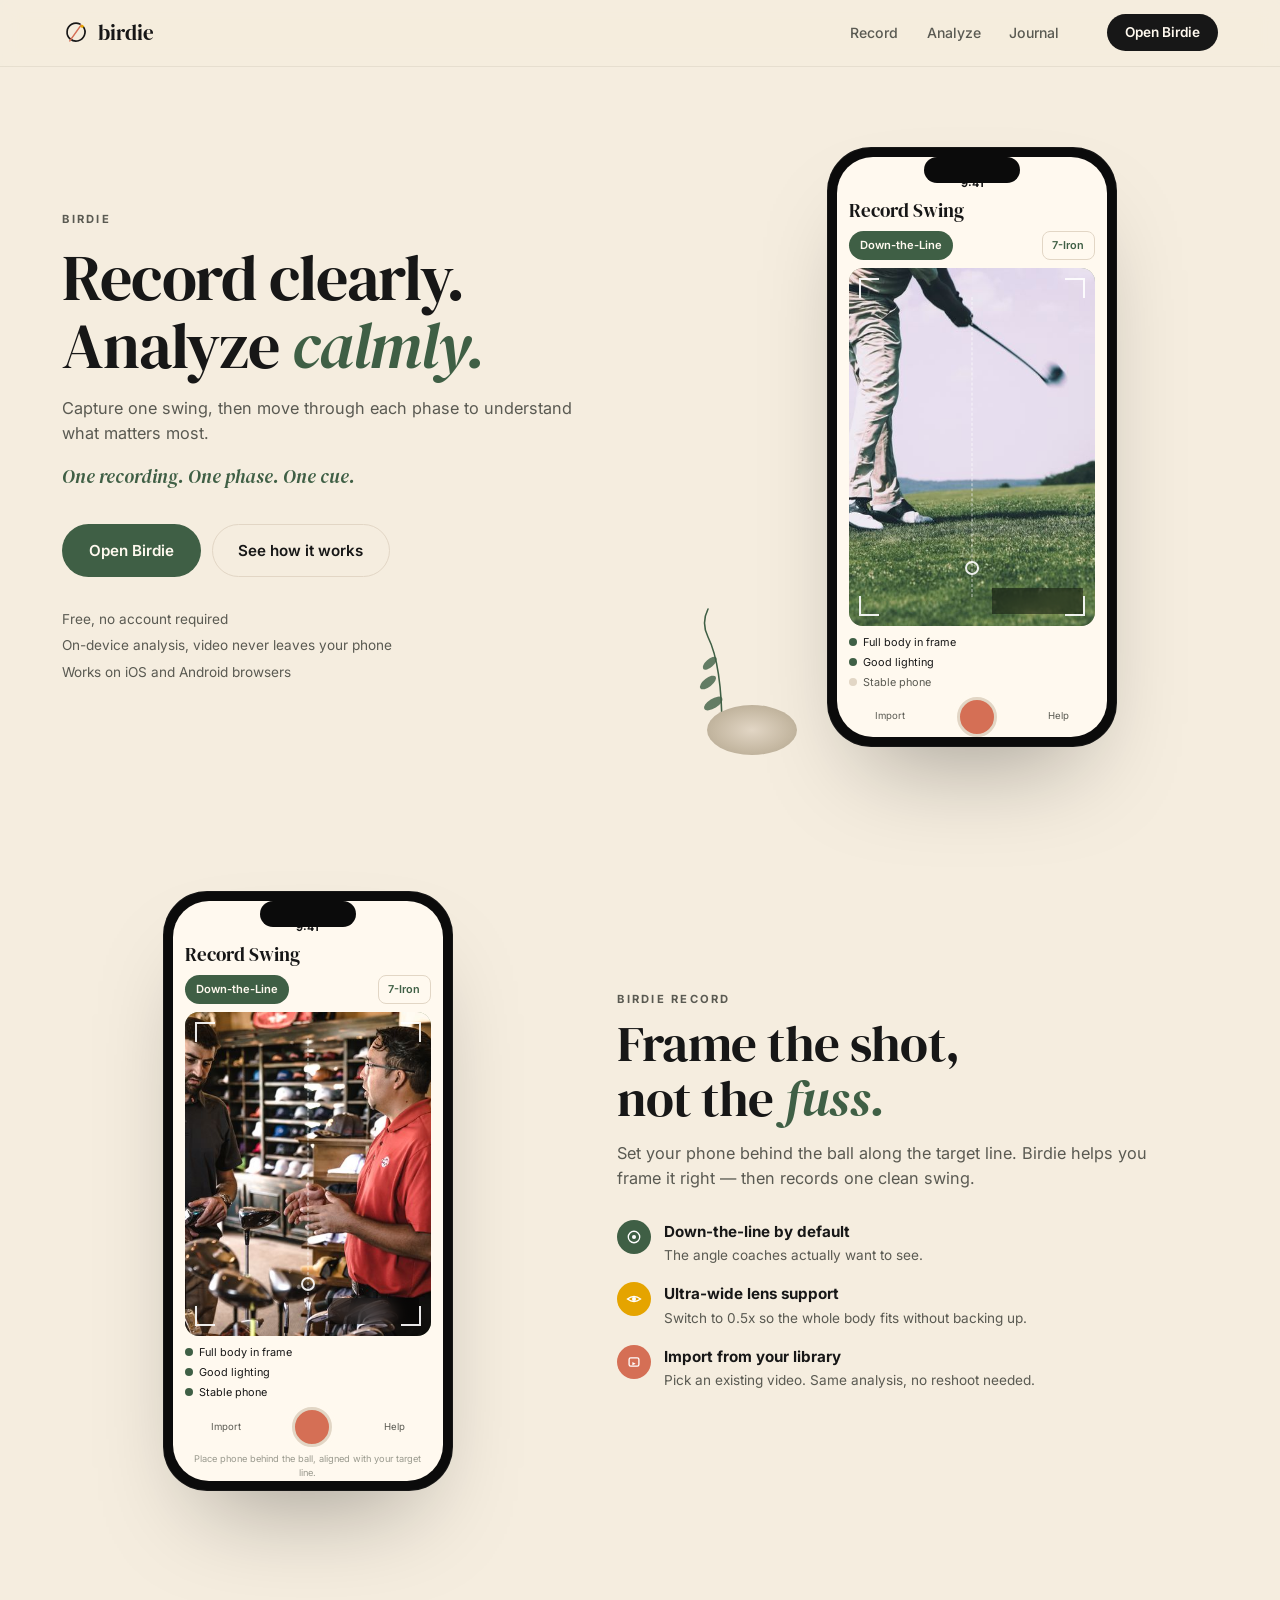
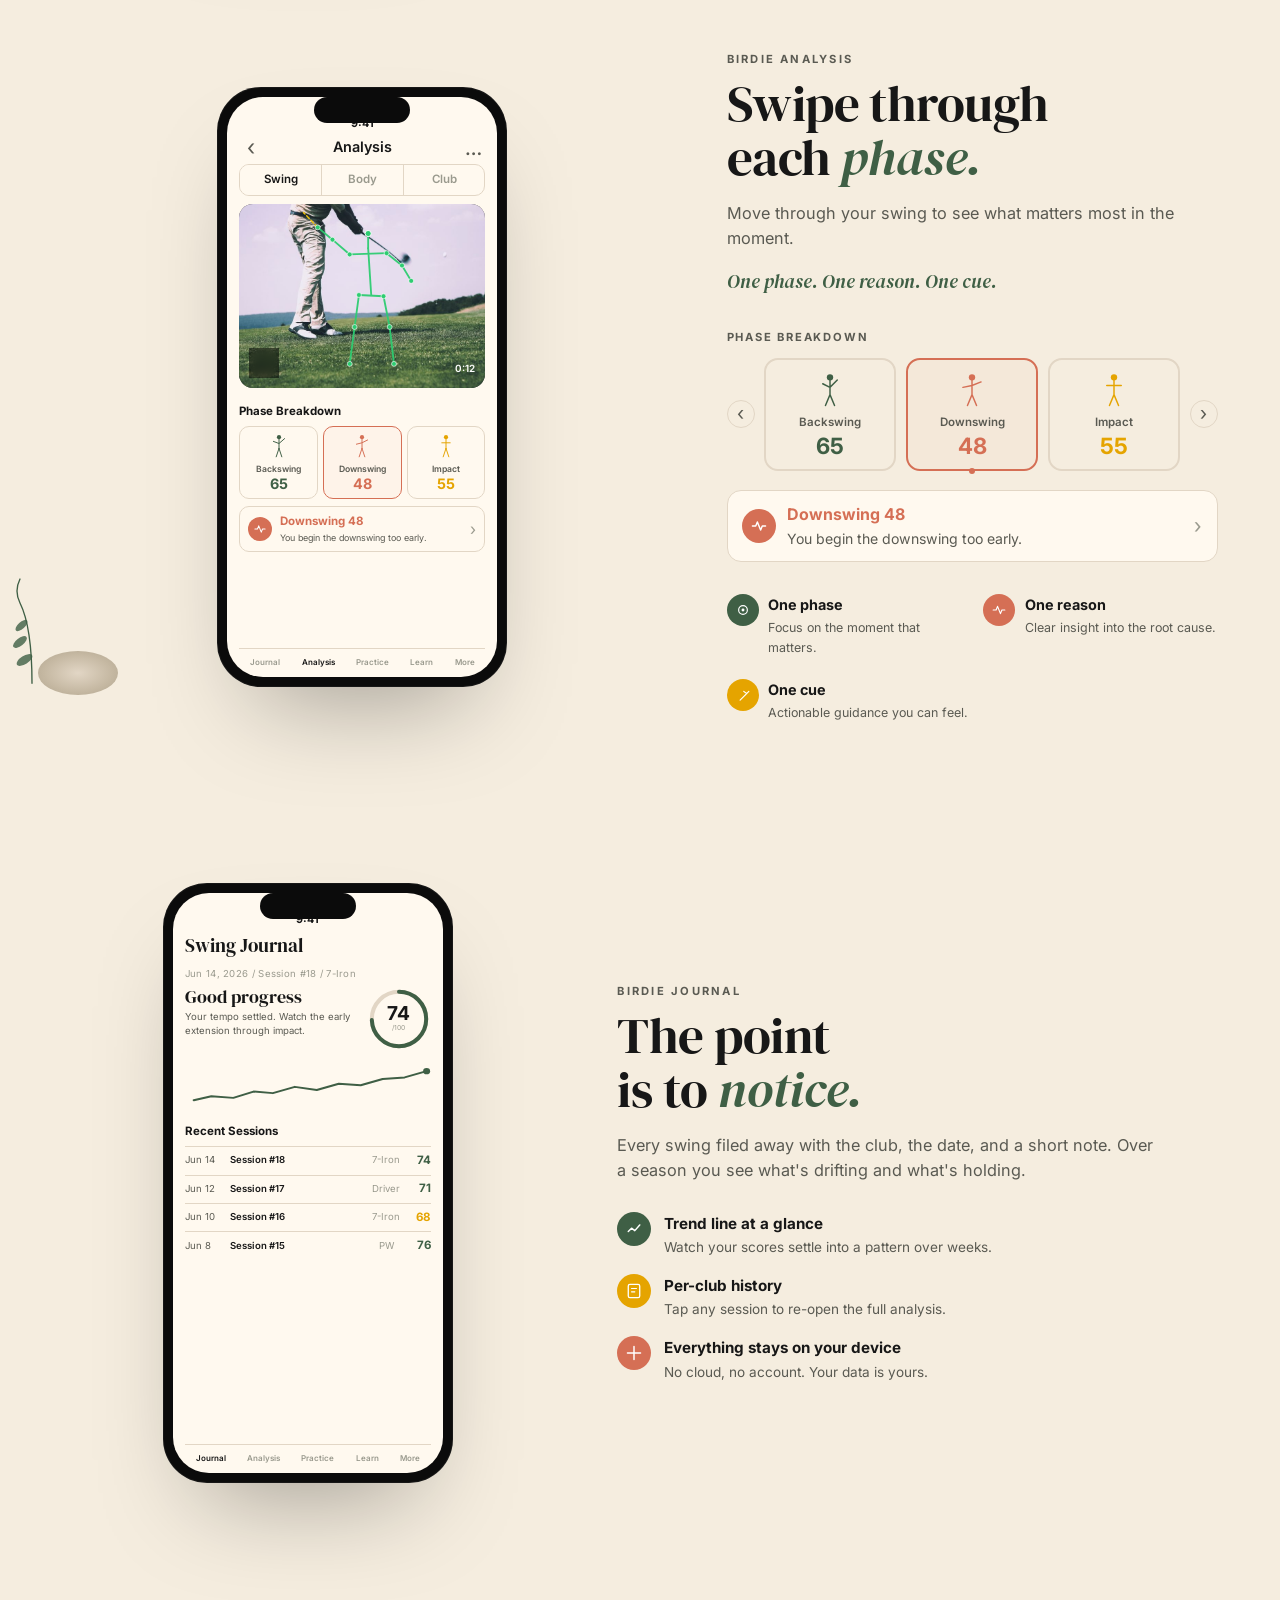
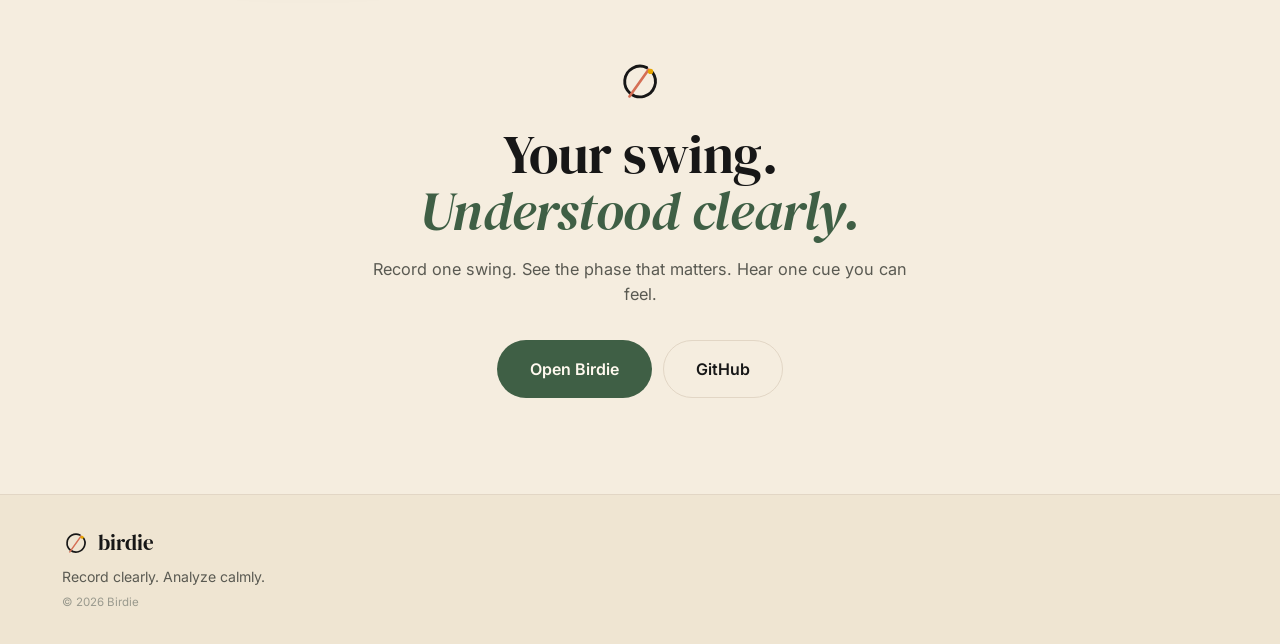
==== commit 78d80f5a: "Site: different photo for each phone (pex1 hero, pex2 record, pex3 analysis)" ====
--- a/site/index.html
+++ b/site/index.html
@@ -115,7 +115,7 @@
               <span class="ph-club">7-Iron</span>
             </div>
             <div class="cam-area tall">
-              <img src="assets/golfer-address.jpg" alt="" class="cam-photo">
+              <img src="assets/golfer-setup.jpg" alt="" class="cam-photo">
               <span class="bk tl"></span><span class="bk tr"></span>
               <span class="bk bl"></span><span class="bk br"></span>
               <div class="cam-target-line"></div>
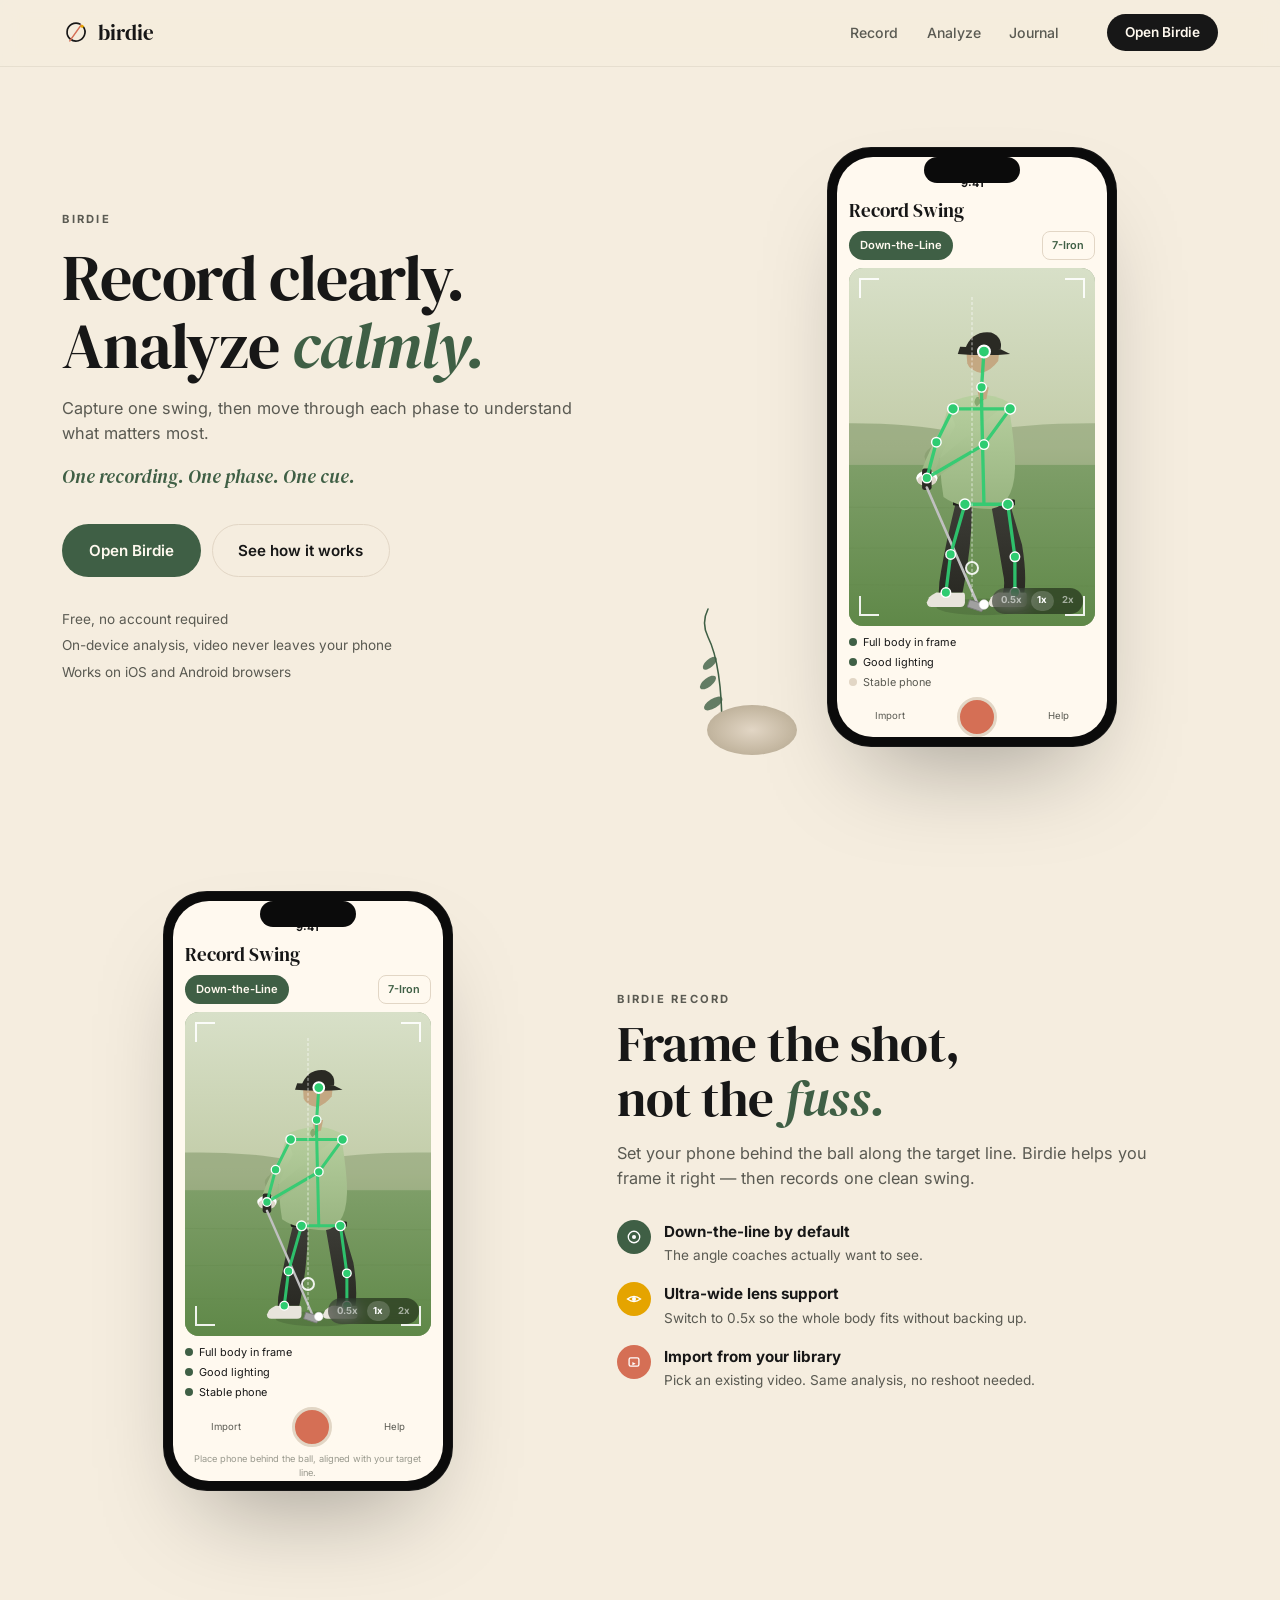
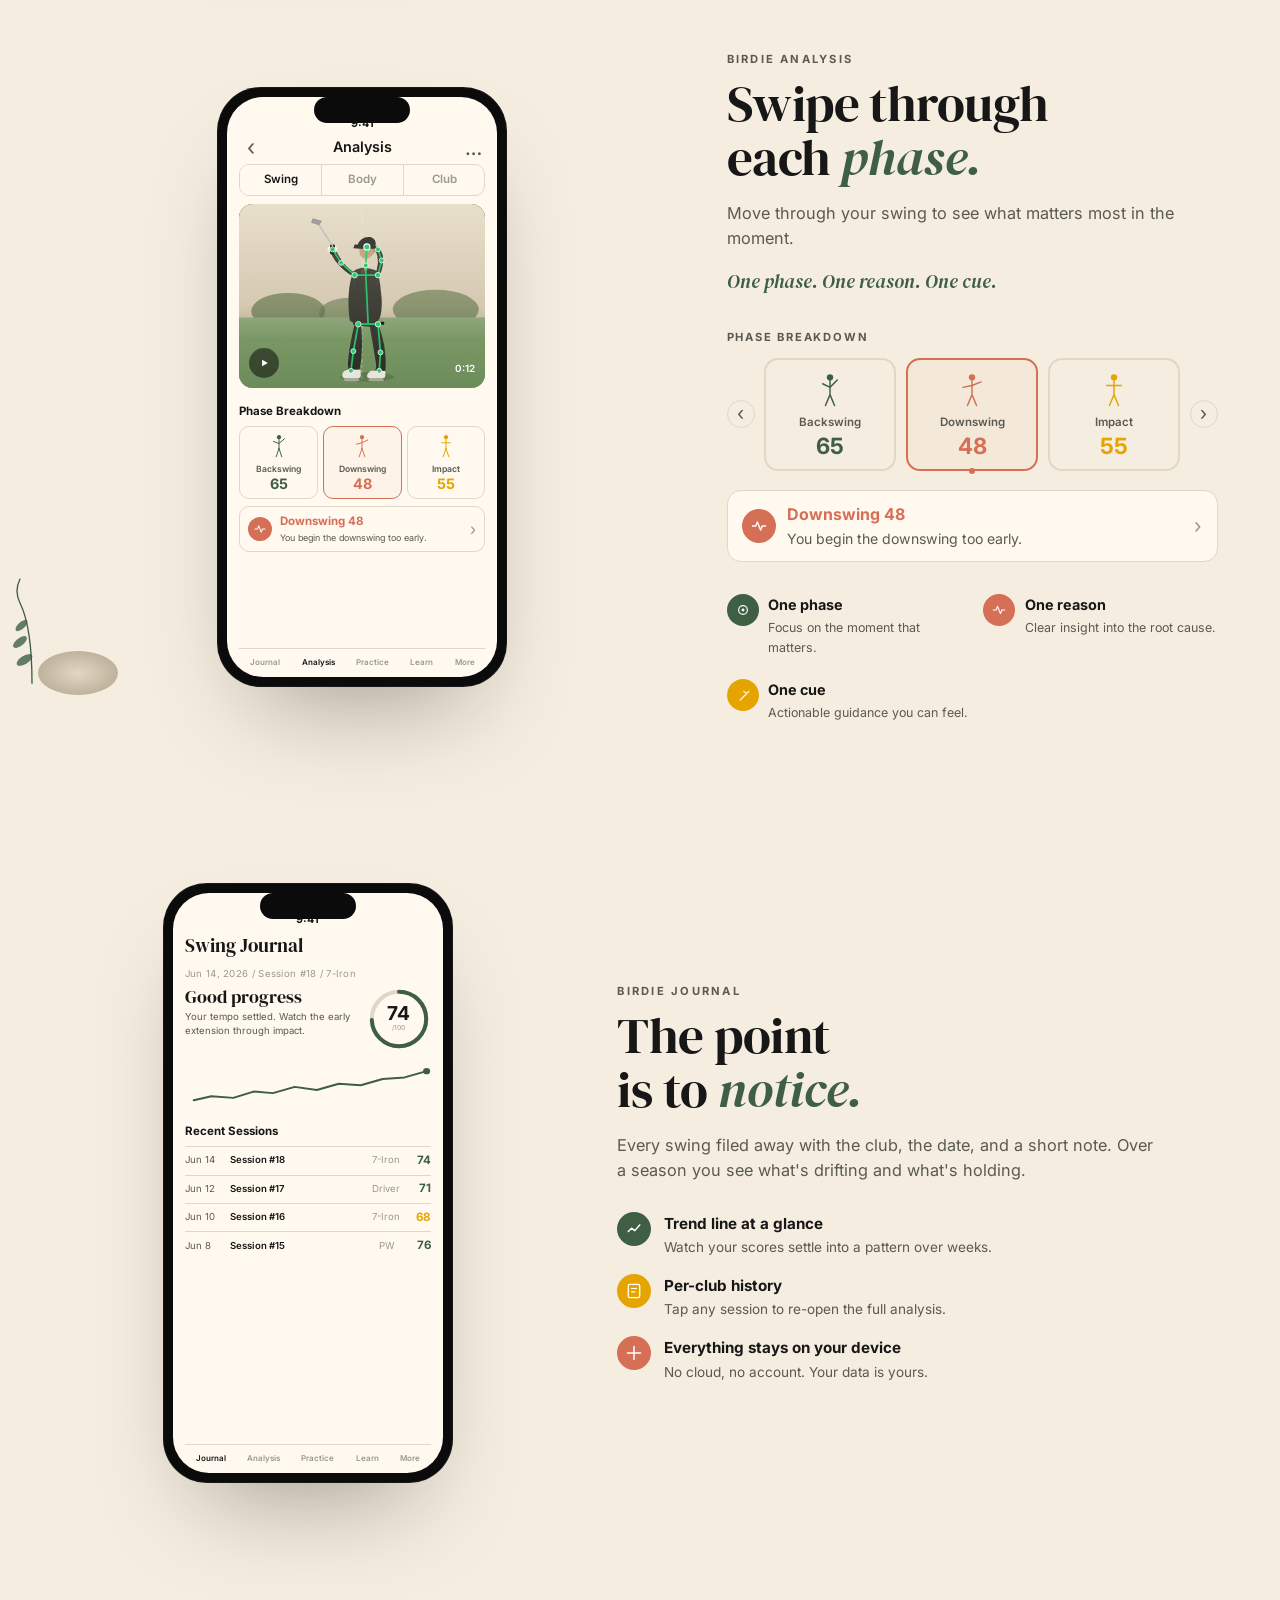
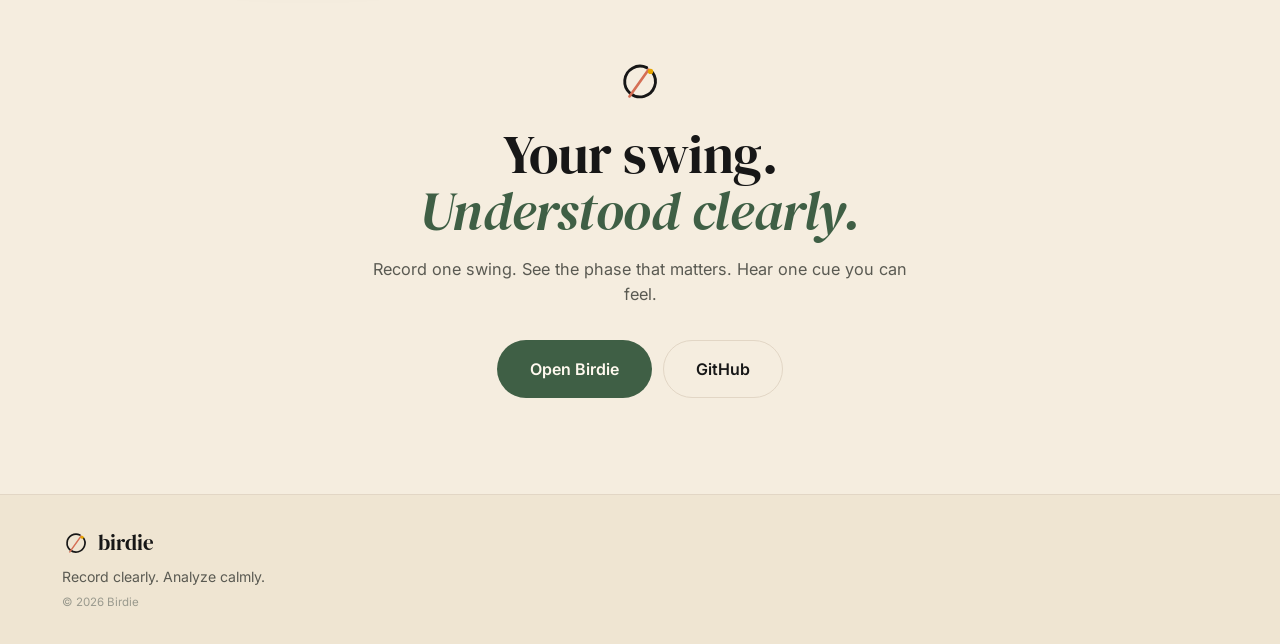
==== commit 0b6b1270: "Site: custom SVG scenes with realistic golfer + precise green skeleton overlay" ====
--- a/site/index.html
+++ b/site/index.html
@@ -66,7 +66,7 @@
               <span class="ph-club">7-Iron</span>
             </div>
             <div class="cam-area">
-              <img src="assets/golfer-address.jpg" alt="" class="cam-photo">
+              <img src="assets/record-frame.svg" alt="" class="cam-photo">
               <span class="bk tl"></span><span class="bk tr"></span>
               <span class="bk bl"></span><span class="bk br"></span>
               <div class="cam-target-line"></div>
@@ -115,7 +115,7 @@
               <span class="ph-club">7-Iron</span>
             </div>
             <div class="cam-area tall">
-              <img src="assets/golfer-setup.jpg" alt="" class="cam-photo">
+              <img src="assets/record-frame.svg" alt="" class="cam-photo">
               <span class="bk tl"></span><span class="bk tr"></span>
               <span class="bk bl"></span><span class="bk br"></span>
               <div class="cam-target-line"></div>
@@ -215,41 +215,9 @@
               <span class="ct">Body</span>
               <span class="ct">Club</span>
             </div>
-            <!-- Real golfer photo + green skeleton -->
+            <!-- Golfer with green skeleton (all-in-one SVG) -->
             <div class="video-frame">
-              <img src="assets/golfer-swing.jpg" alt="" class="vf-photo">
-              <svg class="vf-skeleton" viewBox="0 0 400 300" preserveAspectRatio="xMidYMid slice">
-                <g stroke="#2ECC71" stroke-width="3" fill="none" stroke-linecap="round" opacity=".95">
-                  <line x1="210" y1="48" x2="210" y2="72"/>
-                  <line x1="180" y1="82" x2="240" y2="80"/>
-                  <line x1="210" y1="72" x2="215" y2="148"/>
-                  <line x1="195" y1="148" x2="235" y2="150"/>
-                  <line x1="180" y1="82" x2="152" y2="58"/>
-                  <line x1="152" y1="58" x2="128" y2="38"/>
-                  <line x1="240" y1="80" x2="265" y2="100"/>
-                  <line x1="265" y1="100" x2="280" y2="125"/>
-                  <line x1="195" y1="148" x2="188" y2="200"/>
-                  <line x1="188" y1="200" x2="180" y2="260"/>
-                  <line x1="235" y1="150" x2="245" y2="200"/>
-                  <line x1="245" y1="200" x2="252" y2="260"/>
-                  <line x1="128" y1="38" x2="105" y2="14" stroke="#F1C40F" stroke-width="2.5" stroke-dasharray="6 4"/>
-                </g>
-                <g fill="#2ECC71">
-                  <circle cx="210" cy="48" r="5" stroke="#fff" stroke-width="1.5"/>
-                  <circle cx="180" cy="82" r="4" stroke="#fff" stroke-width="1"/>
-                  <circle cx="240" cy="80" r="4" stroke="#fff" stroke-width="1"/>
-                  <circle cx="152" cy="58" r="4" stroke="#fff" stroke-width="1"/>
-                  <circle cx="128" cy="38" r="4" stroke="#fff" stroke-width="1"/>
-                  <circle cx="265" cy="100" r="4" stroke="#fff" stroke-width="1"/>
-                  <circle cx="280" cy="125" r="4" stroke="#fff" stroke-width="1"/>
-                  <circle cx="195" cy="148" r="4" stroke="#fff" stroke-width="1"/>
-                  <circle cx="235" cy="150" r="4" stroke="#fff" stroke-width="1"/>
-                  <circle cx="188" cy="200" r="4" stroke="#fff" stroke-width="1"/>
-                  <circle cx="245" cy="200" r="4" stroke="#fff" stroke-width="1"/>
-                  <circle cx="180" cy="260" r="4" stroke="#fff" stroke-width="1"/>
-                  <circle cx="252" cy="260" r="4" stroke="#fff" stroke-width="1"/>
-                </g>
-              </svg>
+              <img src="assets/analysis-frame.svg" alt="" class="vf-photo">
               <span class="vf-play"><svg viewBox="0 0 22 22" fill="none"><path d="M8 6 L17 11 L8 16 Z" fill="#fff"/></svg></span>
               <span class="vf-time">0:12</span>
             </div>
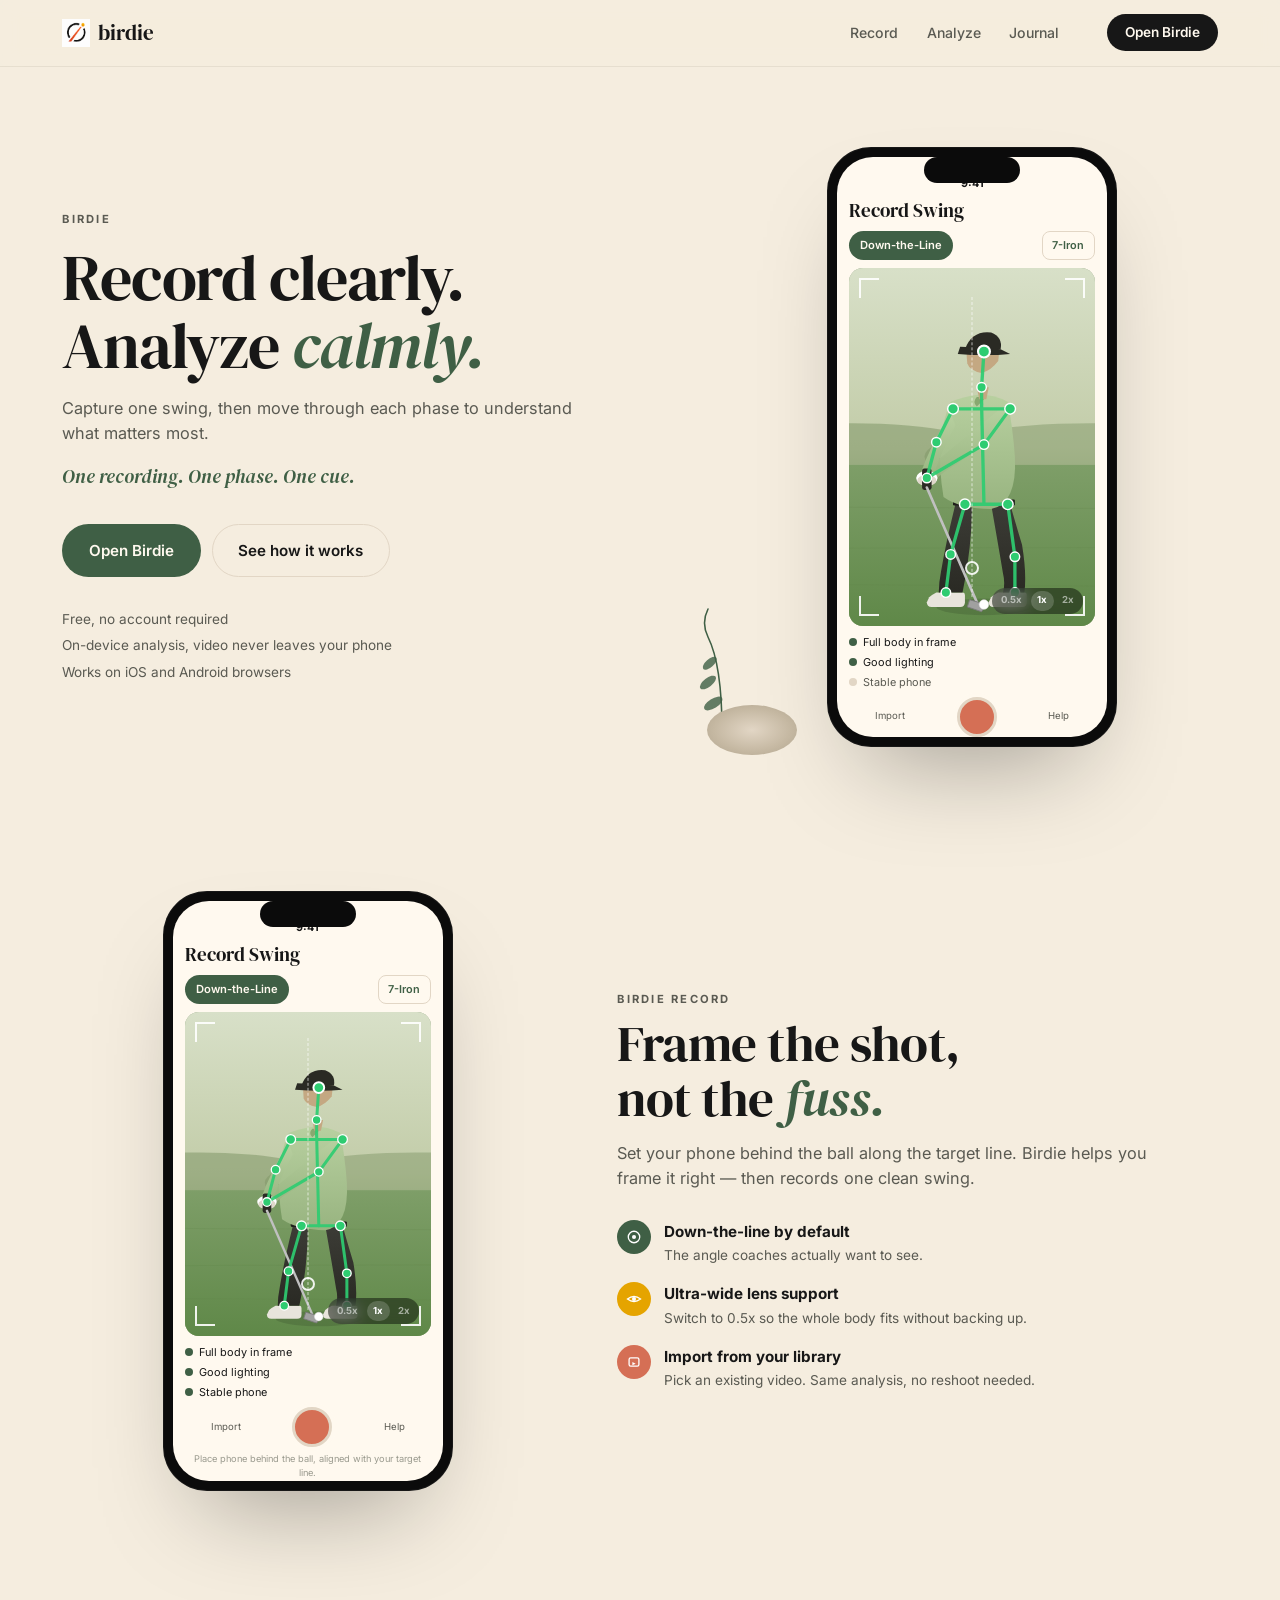
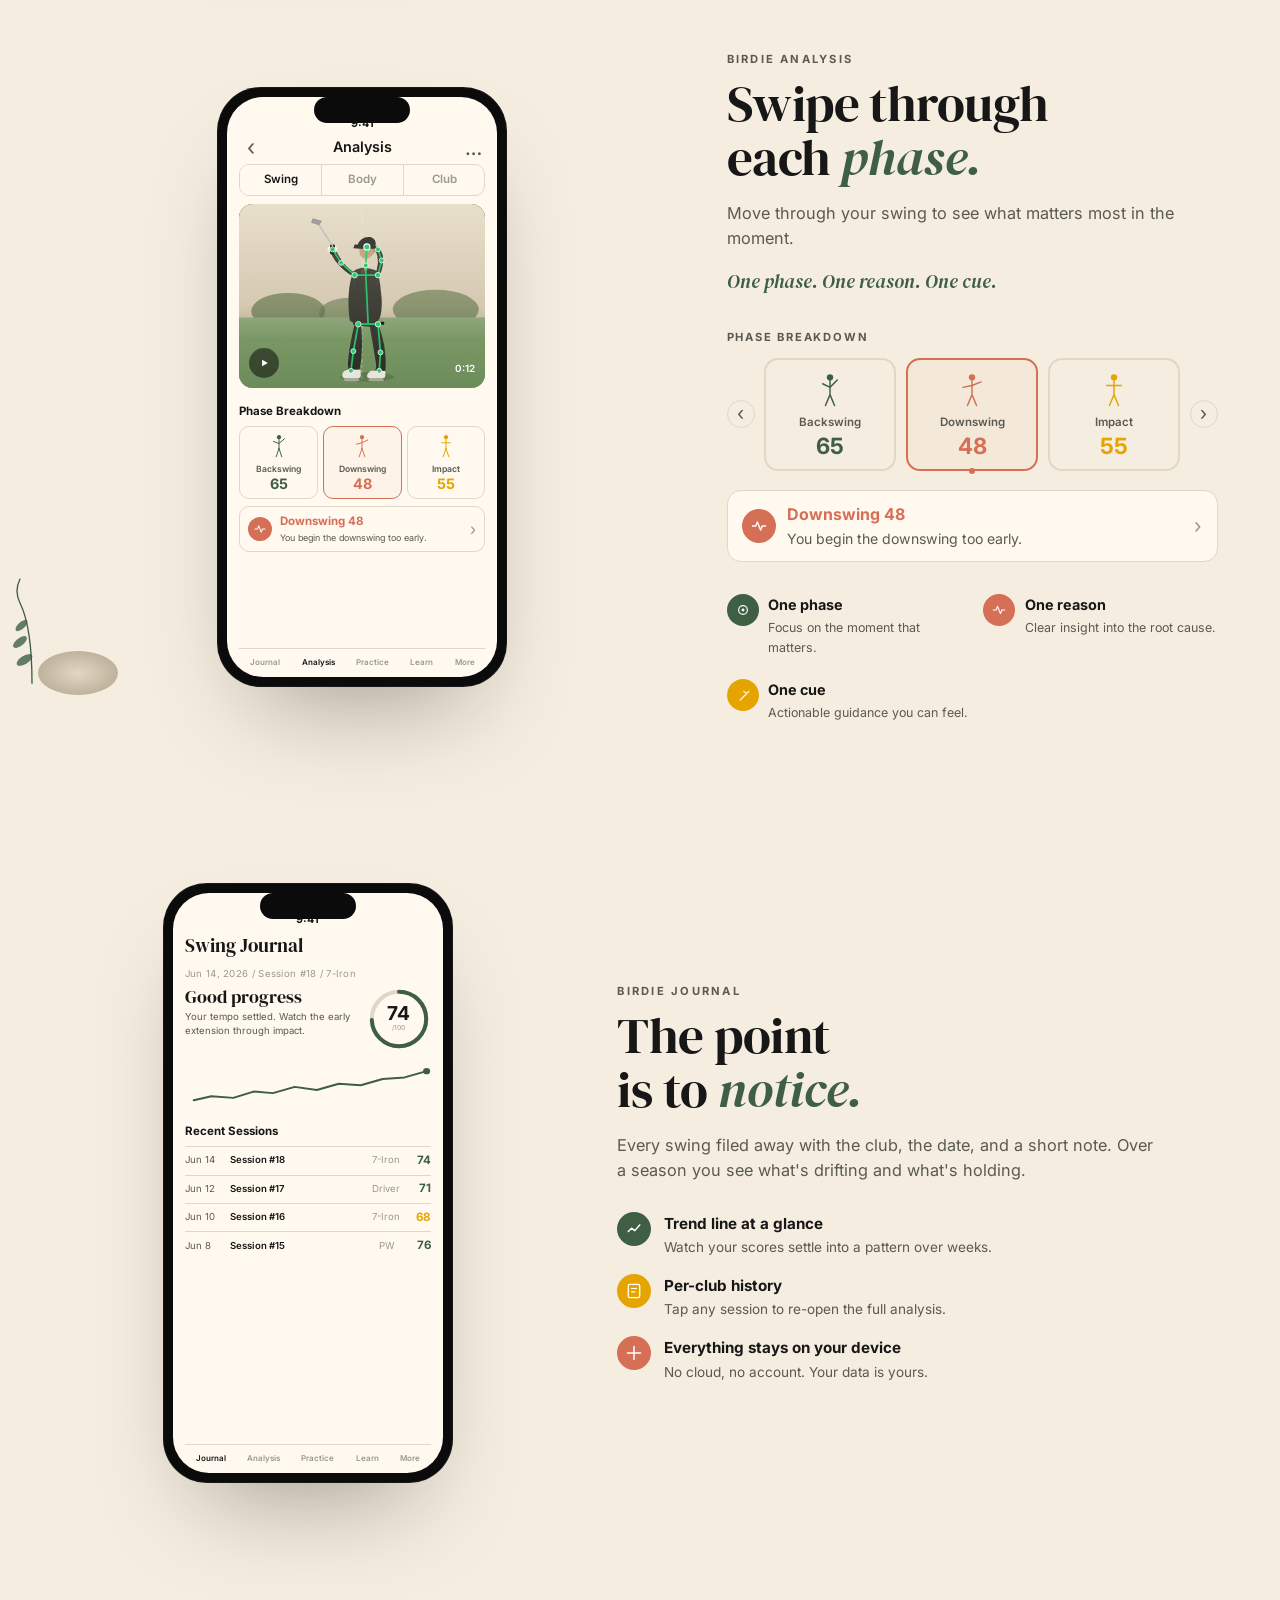
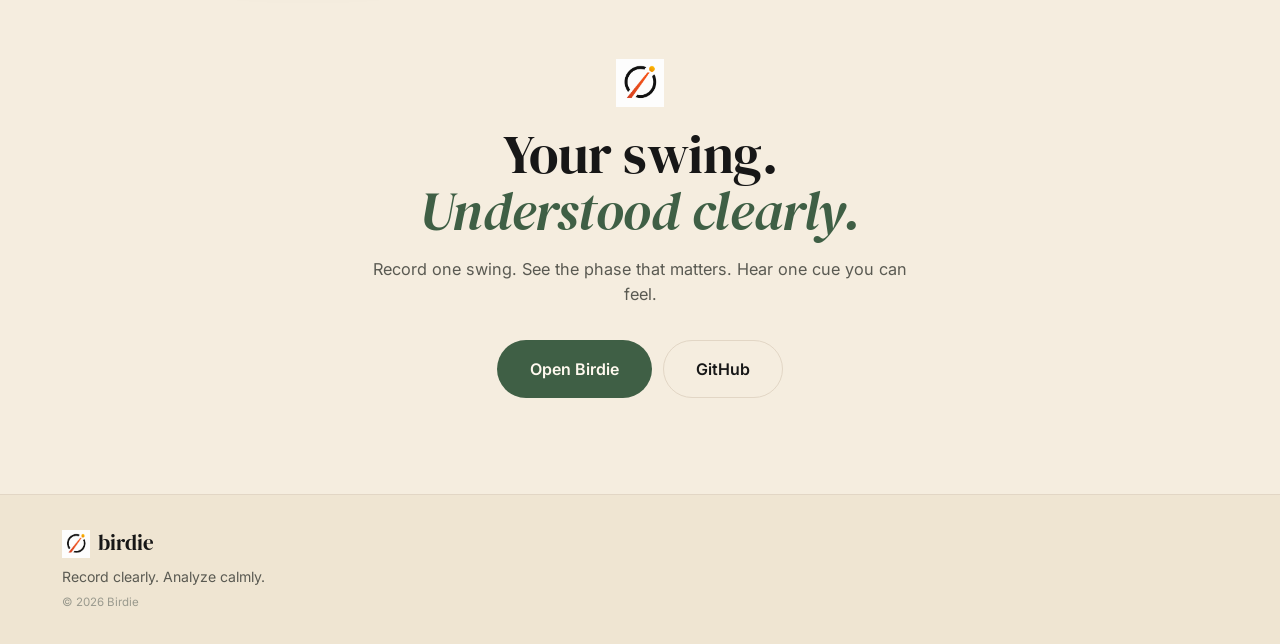
==== commit c161507b: "Site: use desktop icon.png as Birdie logo" ====
--- a/site/index.html
+++ b/site/index.html
@@ -6,7 +6,7 @@
   <meta name="theme-color" content="#F5EDDF">
   <title>Birdie — Record clearly. Analyze calmly.</title>
   <meta name="description" content="Capture one swing. See the phase that matters. Hear one cue you can feel.">
-  <link rel="icon" type="image/svg+xml" href="../assets/birdie-icon.svg">
+  <link rel="icon" type="image/png" href="../assets/birdie-icon.png">
   <link rel="preconnect" href="https://fonts.googleapis.com">
   <link rel="preconnect" href="https://fonts.gstatic.com" crossorigin>
   <link href="https://fonts.googleapis.com/css2?family=DM+Serif+Display:ital@0;1&family=Inter:wght@400;500;600;700&display=swap" rel="stylesheet">
@@ -18,7 +18,7 @@
 <header class="nav">
   <div class="nav-inner">
     <a href="#" class="brand">
-      <img src="../assets/birdie-icon.svg" alt="" class="brand-logo">
+      <img src="../assets/birdie-icon.png" alt="" class="brand-logo">
       <span class="brand-word">birdie</span>
     </a>
     <nav class="nav-links">
@@ -324,7 +324,7 @@
      ==================================================== -->
 <section class="cta">
   <div class="cta-inner">
-    <img src="../assets/birdie-icon.svg" alt="" class="cta-icon">
+    <img src="../assets/birdie-icon.png" alt="" class="cta-icon">
     <h2>Your swing.<br><em>Understood clearly.</em></h2>
     <p class="lede">
       Record one swing. See the phase that matters. Hear one cue you can feel.
@@ -338,7 +338,7 @@
 
 <footer class="foot">
   <div class="foot-inner">
-    <a href="#" class="brand"><img src="../assets/birdie-icon.svg" alt="" class="brand-logo"><span class="brand-word">birdie</span></a>
+    <a href="#" class="brand"><img src="../assets/birdie-icon.png" alt="" class="brand-logo"><span class="brand-word">birdie</span></a>
     <p>Record clearly. Analyze calmly.</p>
     <small>&copy; 2026 Birdie</small>
   </div>
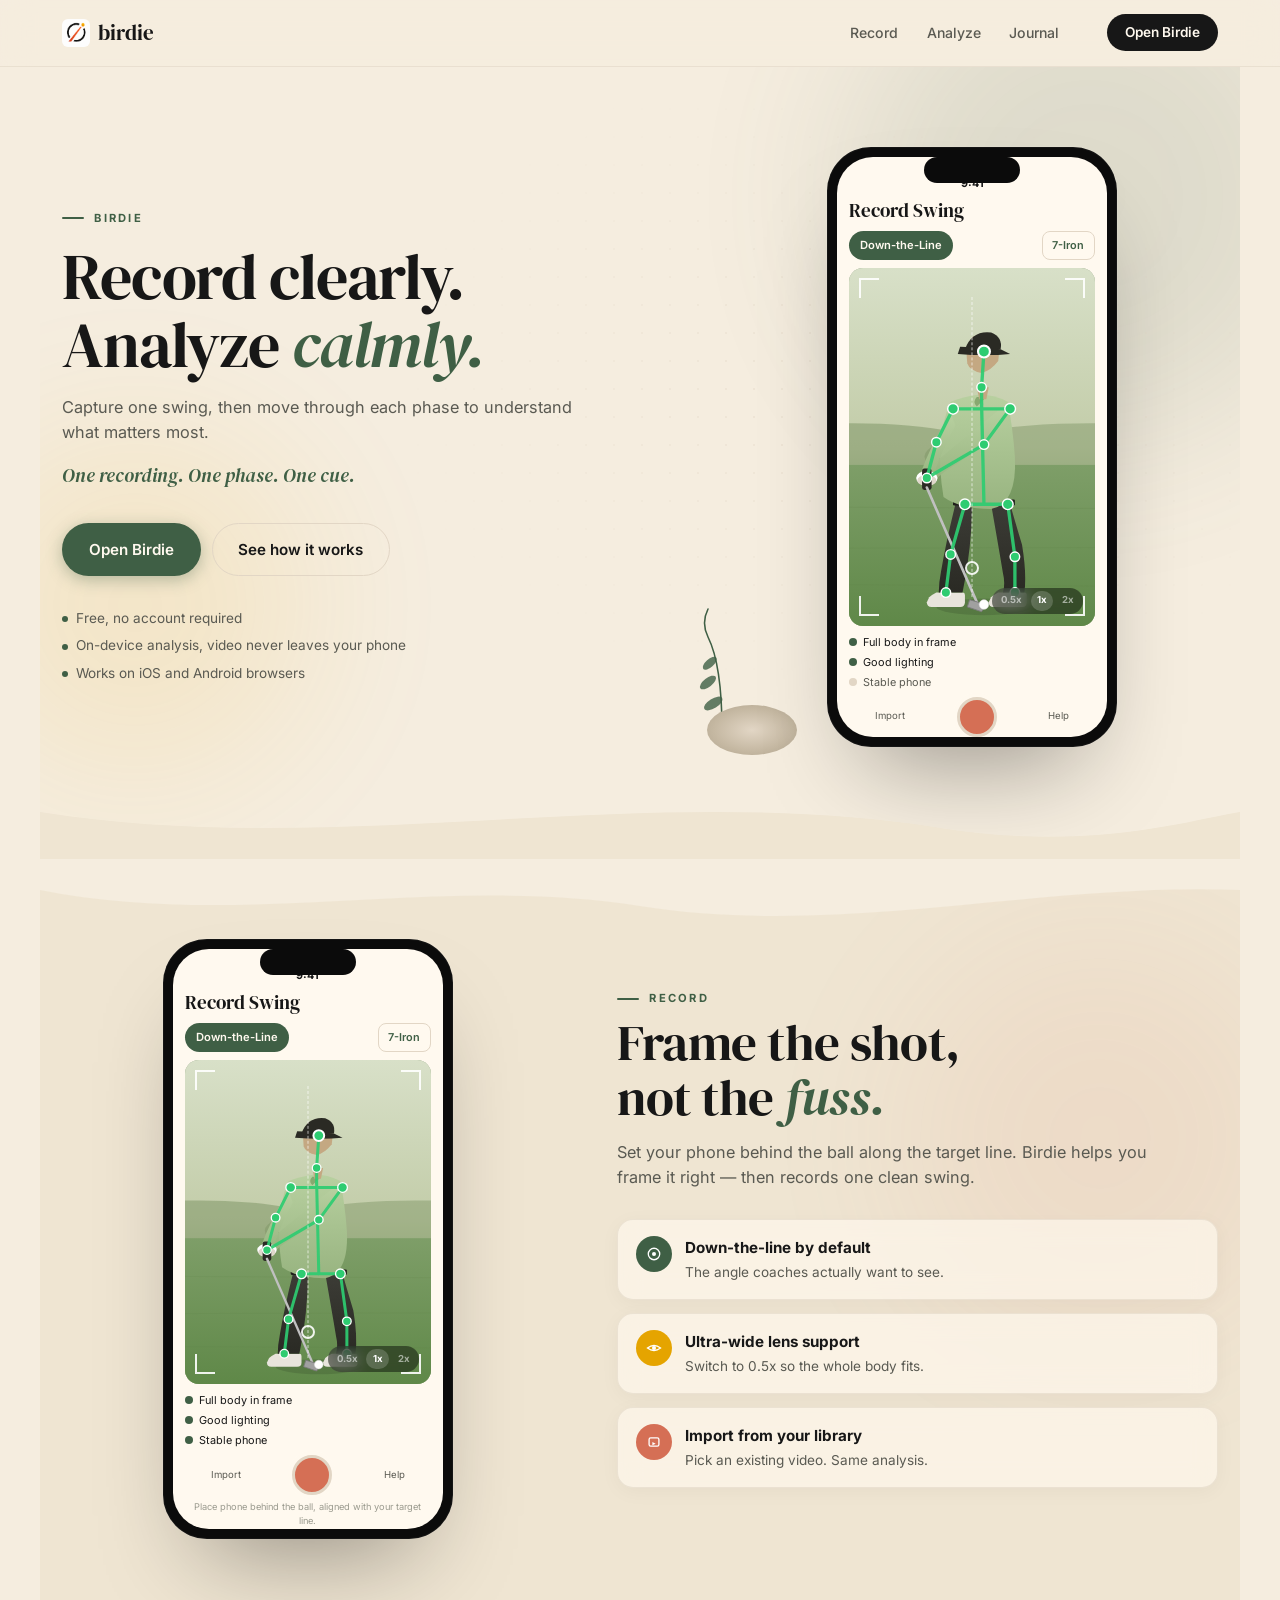
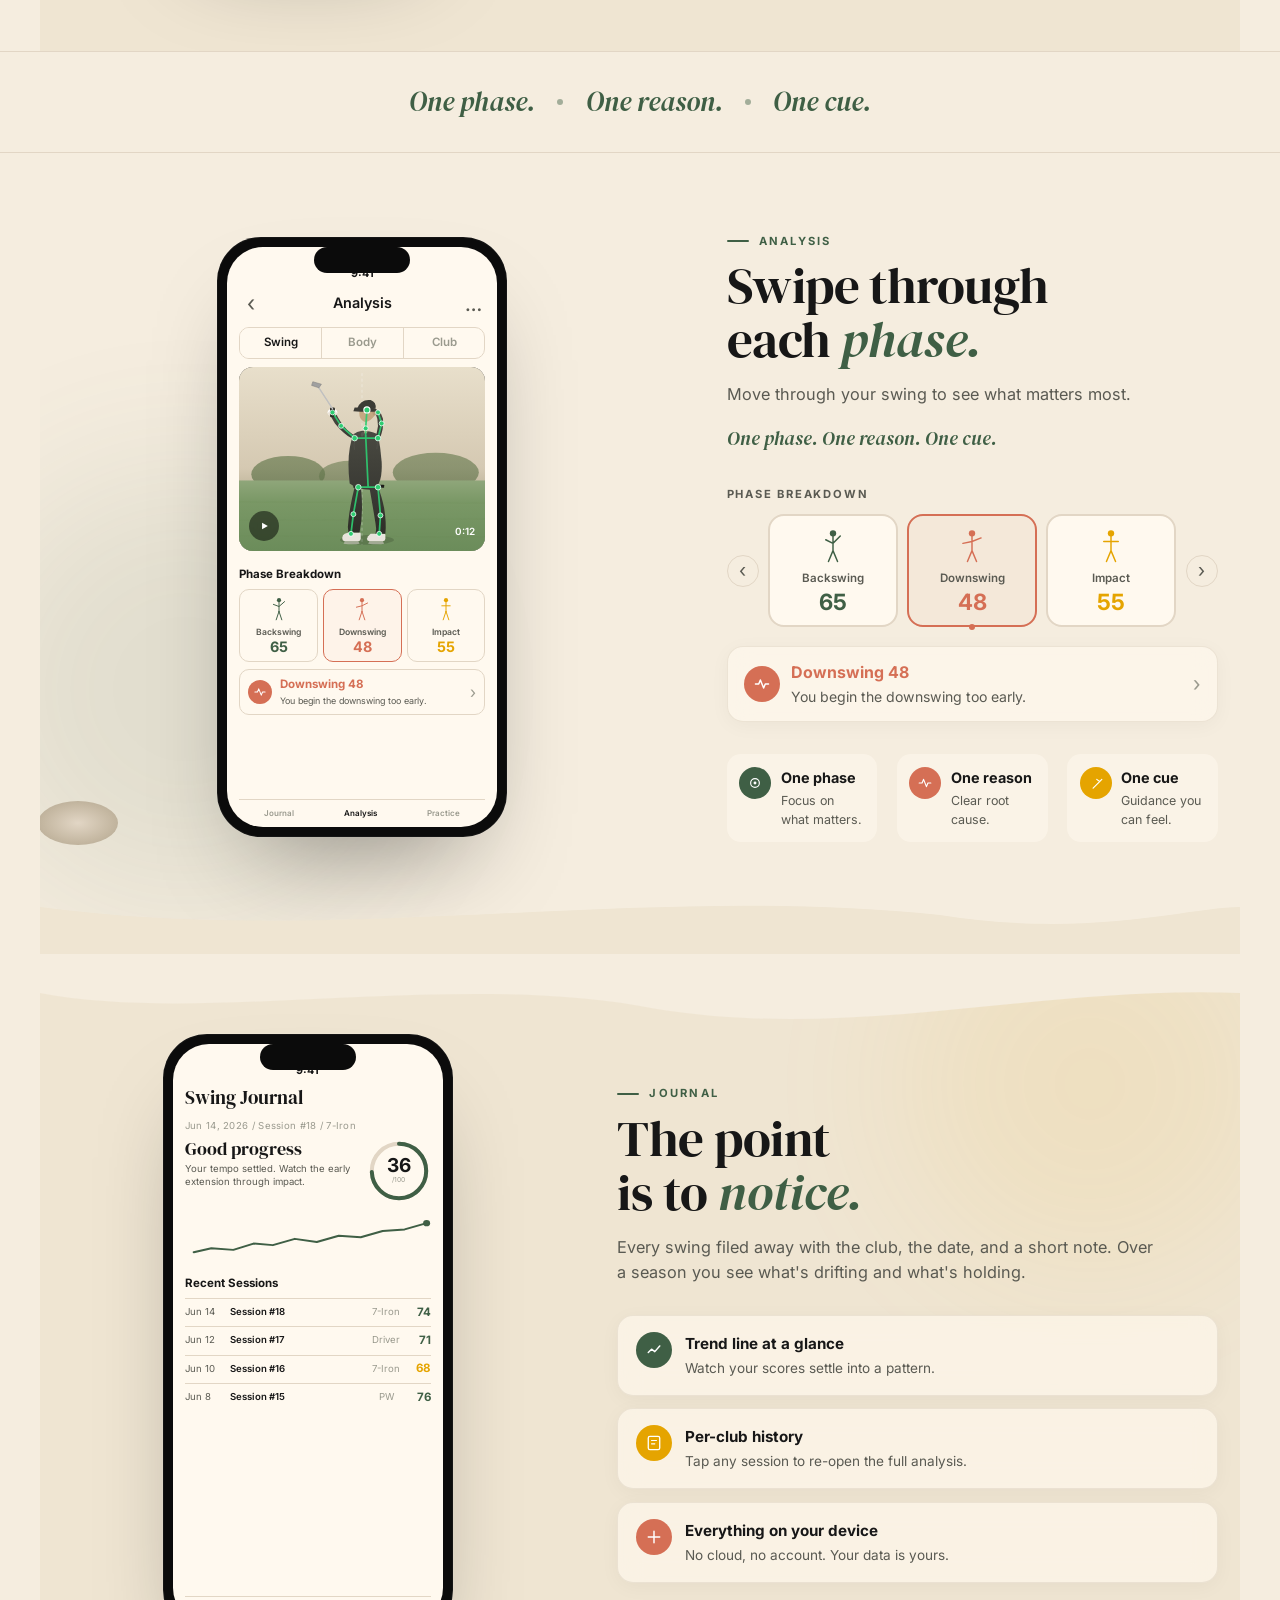
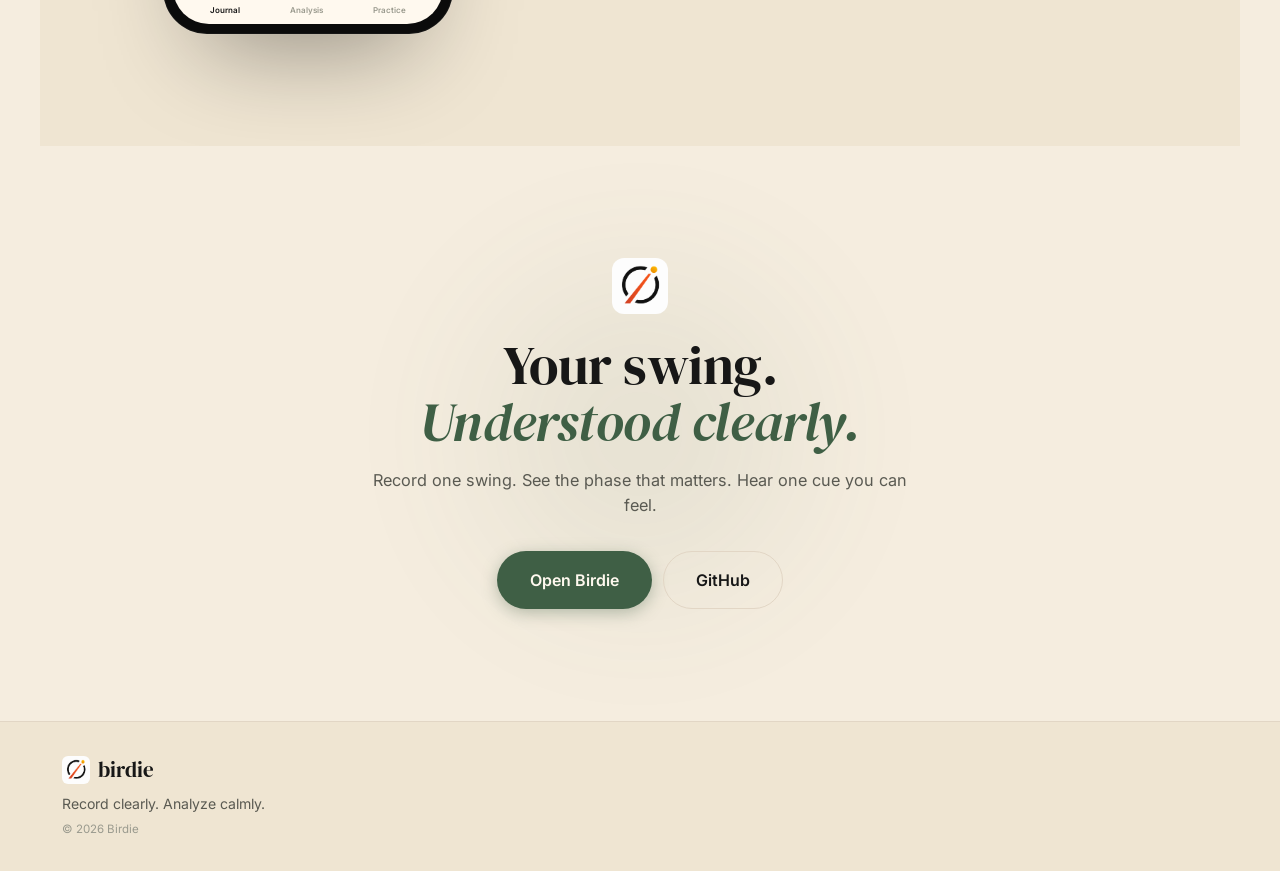
==== commit f91fdb7a: "Site: visual enhancements - blobs, waves, glass cards, float anim, scroll reveal, pulse effects" ====
--- a/site/index.html
+++ b/site/index.html
@@ -34,8 +34,13 @@
      HERO
      ==================================================== -->
 <section class="hero">
+  <!-- Background blobs -->
+  <div class="blob blob-1" aria-hidden="true"></div>
+  <div class="blob blob-2" aria-hidden="true"></div>
+  <div class="dot-grid" aria-hidden="true"></div>
+
   <div class="hero-inner">
-    <div class="hero-copy">
+    <div class="hero-copy reveal">
       <p class="eyebrow">Birdie</p>
       <h1>Record clearly.<br>Analyze <em>calmly.</em></h1>
       <p class="lede">
@@ -44,18 +49,20 @@
       </p>
       <p class="tagline">One recording. One phase. One cue.</p>
       <div class="hero-actions">
-        <a class="btn btn-primary" href="../index.html">Open Birdie</a>
+        <a class="btn btn-primary" href="../index.html">
+          <span class="btn-glow"></span>Open Birdie
+        </a>
         <a class="btn btn-ghost" href="#record">See how it works</a>
       </div>
       <ul class="hero-meta">
-        <li>Free, no account required</li>
-        <li>On-device analysis, video never leaves your phone</li>
-        <li>Works on iOS and Android browsers</li>
+        <li><span class="meta-dot"></span>Free, no account required</li>
+        <li><span class="meta-dot"></span>On-device analysis, video never leaves your phone</li>
+        <li><span class="meta-dot"></span>Works on iOS and Android browsers</li>
       </ul>
     </div>
-    <div class="hero-visual" aria-hidden="true">
-      <!-- Phone: Record screen with real golfer photo -->
-      <div class="iphone">
+
+    <div class="hero-visual reveal reveal-right" aria-hidden="true">
+      <div class="iphone float-anim">
         <div class="iphone-frame">
           <div class="notch"></div>
           <div class="screen">
@@ -80,13 +87,13 @@
             </div>
             <div class="ph-rec-row">
               <span class="rec-label">Import</span>
-              <span class="rec-btn"></span>
+              <span class="rec-btn pulse-rec"></span>
               <span class="rec-label">Help</span>
             </div>
           </div>
         </div>
       </div>
-      <!-- Deco -->
+      <!-- Botanical deco -->
       <svg class="deco-leaf hero-leaf" viewBox="0 0 80 160" aria-hidden="true">
         <path d="M40 155 Q40 80 24 48 Q16 32 24 16" stroke="#3F5F45" stroke-width="1.8" fill="none" stroke-linecap="round"/>
         <ellipse cx="30" cy="124" rx="12" ry="5.5" fill="#3F5F45" opacity=".8" transform="rotate(-32 30 124)"/>
@@ -96,15 +103,21 @@
       <div class="deco-stone hero-stone"></div>
     </div>
   </div>
+
+  <!-- Wave divider -->
+  <svg class="wave" viewBox="0 0 1440 100" preserveAspectRatio="none" aria-hidden="true">
+    <path d="M0 40 C360 100 720 0 1080 60 C1260 90 1380 50 1440 40 L1440 100 L0 100 Z" fill="#EFE5D2"/>
+  </svg>
 </section>
 
 <!-- ====================================================
      RECORD SECTION
      ==================================================== -->
-<section id="record" class="split">
+<section id="record" class="split bg-alt">
+  <div class="blob blob-3" aria-hidden="true"></div>
   <div class="split-inner">
-    <div class="split-phone">
-      <div class="iphone">
+    <div class="split-phone reveal reveal-left">
+      <div class="iphone float-anim float-delay-1">
         <div class="iphone-frame">
           <div class="notch"></div>
           <div class="screen">
@@ -129,7 +142,7 @@
             </div>
             <div class="ph-rec-row">
               <span class="rec-label">Import</span>
-              <span class="rec-btn"></span>
+              <span class="rec-btn pulse-rec"></span>
               <span class="rec-label">Help</span>
             </div>
             <p class="ph-hint">Place phone behind the ball, aligned with your target line.</p>
@@ -137,70 +150,85 @@
         </div>
       </div>
     </div>
-    <div class="split-copy">
-      <p class="eyebrow">Birdie Record</p>
+    <div class="split-copy reveal">
+      <p class="eyebrow">Record</p>
       <h2>Frame the shot,<br>not the <em>fuss.</em></h2>
       <p class="lede">
         Set your phone behind the ball along the target line.
         Birdie helps you frame it right — then records one clean swing.
       </p>
       <div class="feature-list">
-        <div class="fl-row">
+        <div class="fl-card glass">
           <span class="fl-mark green-bg"><svg viewBox="0 0 22 22" fill="none"><circle cx="11" cy="11" r="7" stroke="#fff" stroke-width="1.6"/><circle cx="11" cy="11" r="2.5" fill="#fff"/></svg></span>
           <div><strong>Down-the-line by default</strong><p>The angle coaches actually want to see.</p></div>
         </div>
-        <div class="fl-row">
+        <div class="fl-card glass">
           <span class="fl-mark amber-bg"><svg viewBox="0 0 22 22" fill="none"><path d="M3 11 Q11 5 19 11 Q11 17 3 11 Z" stroke="#fff" stroke-width="1.6" fill="none"/><circle cx="11" cy="11" r="2.5" fill="#fff"/></svg></span>
-          <div><strong>Ultra-wide lens support</strong><p>Switch to 0.5x so the whole body fits without backing up.</p></div>
-        </div>
-        <div class="fl-row">
+          <div><strong>Ultra-wide lens support</strong><p>Switch to 0.5x so the whole body fits.</p></div>
+        </div>
+        <div class="fl-card glass">
           <span class="fl-mark coral-bg"><svg viewBox="0 0 22 22" fill="none"><rect x="5" y="6" width="12" height="10" rx="2" stroke="#fff" stroke-width="1.6" fill="none"/><path d="M9 11 L13 13 L9 15 Z" fill="#fff"/></svg></span>
-          <div><strong>Import from your library</strong><p>Pick an existing video. Same analysis, no reshoot needed.</p></div>
-        </div>
-      </div>
-    </div>
-  </div>
-</section>
-
-<!-- ====================================================
-     ANALYZE SECTION (matches reference image exactly)
+          <div><strong>Import from your library</strong><p>Pick an existing video. Same analysis.</p></div>
+        </div>
+      </div>
+    </div>
+  </div>
+  <svg class="wave wave-flip" viewBox="0 0 1440 100" preserveAspectRatio="none" aria-hidden="true">
+    <path d="M0 60 C240 10 480 80 720 40 C960 0 1200 70 1440 60 L1440 100 L0 100 Z" fill="#F5EDDF"/>
+  </svg>
+</section>
+
+<!-- ====================================================
+     TAGLINE STRIP
+     ==================================================== -->
+<section class="strip">
+  <div class="strip-inner reveal">
+    <em>One phase.</em>
+    <span class="strip-dot"></span>
+    <em>One reason.</em>
+    <span class="strip-dot"></span>
+    <em>One cue.</em>
+  </div>
+</section>
+
+<!-- ====================================================
+     ANALYZE SECTION
      ==================================================== -->
 <section id="analyze" class="split split-reverse">
+  <div class="blob blob-4" aria-hidden="true"></div>
   <div class="split-inner">
-    <div class="split-copy">
-      <p class="eyebrow">Birdie Analysis</p>
+    <div class="split-copy reveal">
+      <p class="eyebrow">Analysis</p>
       <h2>Swipe through<br>each <em>phase.</em></h2>
       <p class="lede">
-        Move through your swing to see what matters most in the moment.
+        Move through your swing to see what matters most.
       </p>
       <p class="tagline">One phase. One reason. One cue.</p>
 
-      <!-- Enlarged callout: Phase Breakdown -->
       <h4 class="callout-label">Phase Breakdown</h4>
-      <div class="callout-phases">
+      <div class="callout-phases reveal">
         <button class="cp-arrow">&lsaquo;</button>
-        <div class="cp-chip"><svg class="cp-fig" viewBox="0 0 32 44"><circle cx="16" cy="7" r="3.5" fill="#3F5F45"/><path d="M16 10 L16 26 M8 14 L16 18 L24 10 M16 26 L11 38 M16 26 L21 38" stroke="#3F5F45" stroke-width="1.6" stroke-linecap="round" fill="none"/></svg><span>Backswing</span><strong class="green">65</strong></div>
-        <div class="cp-chip selected"><svg class="cp-fig" viewBox="0 0 32 44"><circle cx="16" cy="7" r="3.5" fill="#D56F55"/><path d="M16 10 L16 26 M6 18 L16 16 L26 12 M16 26 L11 38 M16 26 L21 38" stroke="#D56F55" stroke-width="1.6" stroke-linecap="round" fill="none"/></svg><span>Downswing</span><strong class="coral">48</strong><span class="chip-dot"></span></div>
-        <div class="cp-chip"><svg class="cp-fig" viewBox="0 0 32 44"><circle cx="16" cy="7" r="3.5" fill="#E5A400"/><path d="M16 10 L16 26 M8 16 L24 16 M16 26 L11 38 M16 26 L21 38" stroke="#E5A400" stroke-width="1.6" stroke-linecap="round" fill="none"/></svg><span>Impact</span><strong class="amber">55</strong></div>
+        <div class="cp-chip hover-lift"><svg class="cp-fig" viewBox="0 0 32 44"><circle cx="16" cy="7" r="3.5" fill="#3F5F45"/><path d="M16 10 L16 26 M8 14 L16 18 L24 10 M16 26 L11 38 M16 26 L21 38" stroke="#3F5F45" stroke-width="1.6" stroke-linecap="round" fill="none"/></svg><span>Backswing</span><strong class="green">65</strong></div>
+        <div class="cp-chip selected hover-lift"><svg class="cp-fig" viewBox="0 0 32 44"><circle cx="16" cy="7" r="3.5" fill="#D56F55"/><path d="M16 10 L16 26 M6 18 L16 16 L26 12 M16 26 L11 38 M16 26 L21 38" stroke="#D56F55" stroke-width="1.6" stroke-linecap="round" fill="none"/></svg><span>Downswing</span><strong class="coral">48</strong><span class="chip-dot pulse-dot"></span></div>
+        <div class="cp-chip hover-lift"><svg class="cp-fig" viewBox="0 0 32 44"><circle cx="16" cy="7" r="3.5" fill="#E5A400"/><path d="M16 10 L16 26 M8 16 L24 16 M16 26 L11 38 M16 26 L21 38" stroke="#E5A400" stroke-width="1.6" stroke-linecap="round" fill="none"/></svg><span>Impact</span><strong class="amber">55</strong></div>
         <button class="cp-arrow">&rsaquo;</button>
       </div>
 
-      <!-- Enlarged callout: Phase detail card -->
-      <div class="callout-detail">
+      <div class="callout-detail glass reveal">
         <span class="cd-mark"><svg viewBox="0 0 22 22" fill="none"><path d="M3 11 L7 11 L9 6 L13 16 L15 11 L19 11" stroke="#fff" stroke-width="1.8" stroke-linecap="round" stroke-linejoin="round"/></svg></span>
         <div class="cd-body"><strong class="coral">Downswing 48</strong><p>You begin the downswing too early.</p></div>
         <span class="cd-arrow">&rsaquo;</span>
       </div>
 
-      <!-- Three badges -->
-      <div class="three-badges">
-        <div class="badge"><span class="badge-mark green-bg"><svg viewBox="0 0 22 22" fill="none"><circle cx="11" cy="11" r="6" stroke="#fff" stroke-width="1.6"/><circle cx="11" cy="11" r="2" fill="#fff"/></svg></span><div><strong>One phase</strong><p>Focus on the moment that matters.</p></div></div>
-        <div class="badge"><span class="badge-mark coral-bg"><svg viewBox="0 0 22 22" fill="none"><path d="M3 11 L7 11 L9 6 L13 16 L15 11 L19 11" stroke="#fff" stroke-width="1.6" stroke-linecap="round" stroke-linejoin="round"/></svg></span><div><strong>One reason</strong><p>Clear insight into the root cause.</p></div></div>
-        <div class="badge"><span class="badge-mark amber-bg"><svg viewBox="0 0 22 22" fill="none"><path d="M7 18 L16 9 L19 6 M16 9 L12 6" stroke="#fff" stroke-width="1.6" stroke-linecap="round" stroke-linejoin="round"/></svg></span><div><strong>One cue</strong><p>Actionable guidance you can feel.</p></div></div>
-      </div>
-    </div>
-    <div class="split-phone">
-      <div class="iphone">
+      <div class="three-badges reveal">
+        <div class="badge hover-lift"><span class="badge-mark green-bg"><svg viewBox="0 0 22 22" fill="none"><circle cx="11" cy="11" r="6" stroke="#fff" stroke-width="1.6"/><circle cx="11" cy="11" r="2" fill="#fff"/></svg></span><div><strong>One phase</strong><p>Focus on what matters.</p></div></div>
+        <div class="badge hover-lift"><span class="badge-mark coral-bg"><svg viewBox="0 0 22 22" fill="none"><path d="M3 11 L7 11 L9 6 L13 16 L15 11 L19 11" stroke="#fff" stroke-width="1.6" stroke-linecap="round" stroke-linejoin="round"/></svg></span><div><strong>One reason</strong><p>Clear root cause.</p></div></div>
+        <div class="badge hover-lift"><span class="badge-mark amber-bg"><svg viewBox="0 0 22 22" fill="none"><path d="M7 18 L16 9 L19 6 M16 9 L12 6" stroke="#fff" stroke-width="1.6" stroke-linecap="round" stroke-linejoin="round"/></svg></span><div><strong>One cue</strong><p>Guidance you can feel.</p></div></div>
+      </div>
+    </div>
+
+    <div class="split-phone reveal reveal-right">
+      <div class="iphone float-anim float-delay-2">
         <div class="iphone-frame">
           <div class="notch"></div>
           <div class="screen">
@@ -211,11 +239,8 @@
               <button class="ph-more">&hellip;</button>
             </div>
             <div class="ph-cat-tabs">
-              <span class="ct active">Swing</span>
-              <span class="ct">Body</span>
-              <span class="ct">Club</span>
-            </div>
-            <!-- Golfer with green skeleton (all-in-one SVG) -->
+              <span class="ct active">Swing</span><span class="ct">Body</span><span class="ct">Club</span>
+            </div>
             <div class="video-frame">
               <img src="assets/analysis-frame.svg" alt="" class="vf-photo">
               <span class="vf-play"><svg viewBox="0 0 22 22" fill="none"><path d="M8 6 L17 11 L8 16 Z" fill="#fff"/></svg></span>
@@ -233,7 +258,7 @@
               <span class="pdc-arr">&rsaquo;</span>
             </div>
             <div class="ph-tab-bar">
-              <span>Journal</span><span class="active">Analysis</span><span>Practice</span><span>Learn</span><span>More</span>
+              <span>Journal</span><span class="active">Analysis</span><span>Practice</span>
             </div>
           </div>
         </div>
@@ -247,15 +272,19 @@
       <div class="deco-stone split-stone"></div>
     </div>
   </div>
+  <svg class="wave" viewBox="0 0 1440 100" preserveAspectRatio="none" aria-hidden="true">
+    <path d="M0 40 C360 90 720 10 1080 50 C1260 80 1380 40 1440 40 L1440 100 L0 100 Z" fill="#EFE5D2"/>
+  </svg>
 </section>
 
 <!-- ====================================================
      JOURNAL SECTION
      ==================================================== -->
-<section id="journal" class="split">
+<section id="journal" class="split bg-alt">
+  <div class="blob blob-5" aria-hidden="true"></div>
   <div class="split-inner">
-    <div class="split-phone">
-      <div class="iphone">
+    <div class="split-phone reveal reveal-left">
+      <div class="iphone float-anim">
         <div class="iphone-frame">
           <div class="notch"></div>
           <div class="screen">
@@ -270,15 +299,15 @@
               <div class="jm-ring">
                 <svg viewBox="0 0 80 80">
                   <circle cx="40" cy="40" r="34" stroke="#E2D6C5" stroke-width="5" fill="none"/>
-                  <circle cx="40" cy="40" r="34" stroke="#3F5F45" stroke-width="5" fill="none"
-                    stroke-dasharray="213.6" stroke-dashoffset="55" stroke-linecap="round"
-                    transform="rotate(-90 40 40)"/>
+                  <circle class="ring-anim" cx="40" cy="40" r="34" stroke="#3F5F45" stroke-width="5" fill="none"
+                    stroke-dasharray="213.6" stroke-dashoffset="213.6" stroke-linecap="round"
+                    transform="rotate(-90 40 40)" data-target="55"/>
                 </svg>
-                <div class="jm-ring-text"><span>74</span><small>/100</small></div>
+                <div class="jm-ring-text"><span class="counter" data-to="74">0</span><small>/100</small></div>
               </div>
             </div>
             <svg class="jm-chart" viewBox="0 0 280 70" preserveAspectRatio="none">
-              <polyline points="10,55 30,50 55,52 78,44 100,46 125,38 150,42 175,34 200,36 225,28 250,26 275,18"
+              <polyline class="chart-line" points="10,55 30,50 55,52 78,44 100,46 125,38 150,42 175,34 200,36 225,28 250,26 275,18"
                 stroke="#3F5F45" stroke-width="2.5" fill="none" stroke-linecap="round" stroke-linejoin="round"/>
               <circle cx="275" cy="18" r="4" fill="#3F5F45"/>
             </svg>
@@ -288,49 +317,53 @@
             <div class="jm-row"><span>Jun 10</span><span>Session #16</span><span>7-Iron</span><strong class="amber">68</strong></div>
             <div class="jm-row"><span>Jun  8</span><span>Session #15</span><span>PW</span><strong class="green">76</strong></div>
             <div class="ph-tab-bar">
-              <span class="active">Journal</span><span>Analysis</span><span>Practice</span><span>Learn</span><span>More</span>
+              <span class="active">Journal</span><span>Analysis</span><span>Practice</span>
             </div>
           </div>
         </div>
       </div>
     </div>
-    <div class="split-copy">
-      <p class="eyebrow">Birdie Journal</p>
+    <div class="split-copy reveal">
+      <p class="eyebrow">Journal</p>
       <h2>The point<br>is to <em>notice.</em></h2>
       <p class="lede">
         Every swing filed away with the club, the date, and a short note.
         Over a season you see what's drifting and what's holding.
       </p>
       <div class="feature-list">
-        <div class="fl-row">
+        <div class="fl-card glass hover-lift">
           <span class="fl-mark green-bg"><svg viewBox="0 0 22 22" fill="none"><polyline points="4,14 8,10 12,13 18,6" stroke="#fff" stroke-width="1.8" stroke-linecap="round" stroke-linejoin="round" fill="none"/></svg></span>
-          <div><strong>Trend line at a glance</strong><p>Watch your scores settle into a pattern over weeks.</p></div>
-        </div>
-        <div class="fl-row">
+          <div><strong>Trend line at a glance</strong><p>Watch your scores settle into a pattern.</p></div>
+        </div>
+        <div class="fl-card glass hover-lift">
           <span class="fl-mark amber-bg"><svg viewBox="0 0 22 22" fill="none"><rect x="4" y="3" width="14" height="16" rx="2" stroke="#fff" stroke-width="1.6" fill="none"/><path d="M8 8h6M8 12h4" stroke="#fff" stroke-width="1.4" stroke-linecap="round"/></svg></span>
           <div><strong>Per-club history</strong><p>Tap any session to re-open the full analysis.</p></div>
         </div>
-        <div class="fl-row">
-          <span class="fl-mark coral-bg"><svg viewBox="0 0 22 22" fill="none"><path d="M11 3v16M3 11h16" stroke="#fff" stroke-width="1.8" stroke-linecap="round"/></svg></span>
-          <div><strong>Everything stays on your device</strong><p>No cloud, no account. Your data is yours.</p></div>
-        </div>
-      </div>
-    </div>
-  </div>
+        <div class="fl-card glass hover-lift">
+          <span class="fl-mark coral-bg"><svg viewBox="0 0 22 22" fill="none"><path d="M11 4v7M4 11h7M11 18v-7M18 11h-7" stroke="#fff" stroke-width="1.8" stroke-linecap="round"/></svg></span>
+          <div><strong>Everything on your device</strong><p>No cloud, no account. Your data is yours.</p></div>
+        </div>
+      </div>
+    </div>
+  </div>
+  <svg class="wave wave-flip" viewBox="0 0 1440 100" preserveAspectRatio="none" aria-hidden="true">
+    <path d="M0 50 C200 10 500 80 740 30 C980 -10 1200 60 1440 50 L1440 100 L0 100 Z" fill="#F5EDDF"/>
+  </svg>
 </section>
 
 <!-- ====================================================
      CTA
      ==================================================== -->
 <section class="cta">
-  <div class="cta-inner">
+  <div class="blob blob-6" aria-hidden="true"></div>
+  <div class="cta-inner reveal">
     <img src="../assets/birdie-icon.png" alt="" class="cta-icon">
     <h2>Your swing.<br><em>Understood clearly.</em></h2>
     <p class="lede">
       Record one swing. See the phase that matters. Hear one cue you can feel.
     </p>
     <div class="cta-actions">
-      <a class="btn btn-primary btn-lg" href="../index.html">Open Birdie</a>
+      <a class="btn btn-primary btn-lg" href="../index.html"><span class="btn-glow"></span>Open Birdie</a>
       <a class="btn btn-ghost btn-lg" href="https://github.com/Ma2c0/golf-swing-analyzer" target="_blank" rel="noopener">GitHub</a>
     </div>
   </div>
@@ -344,5 +377,43 @@
   </div>
 </footer>
 
+<!-- Scroll animations -->
+<script>
+(function(){
+  // Reveal on scroll
+  const reveals = document.querySelectorAll('.reveal');
+  const io = new IntersectionObserver((entries) => {
+    entries.forEach(e => { if (e.isIntersecting) { e.target.classList.add('visible'); io.unobserve(e.target); }});
+  }, { threshold: 0.15 });
+  reveals.forEach(el => io.observe(el));
+
+  // Counter animation
+  const counters = document.querySelectorAll('.counter');
+  const cio = new IntersectionObserver((entries) => {
+    entries.forEach(e => {
+      if (!e.isIntersecting) return;
+      const el = e.target, to = +el.dataset.to;
+      let n = 0;
+      const step = () => { n += Math.ceil(to / 40); if (n > to) n = to; el.textContent = n; if (n < to) requestAnimationFrame(step); };
+      step(); cio.unobserve(el);
+    });
+  }, { threshold: 0.5 });
+  counters.forEach(el => cio.observe(el));
+
+  // Score ring animation
+  const rings = document.querySelectorAll('.ring-anim');
+  const rio = new IntersectionObserver((entries) => {
+    entries.forEach(e => {
+      if (!e.isIntersecting) return;
+      const el = e.target, target = +el.dataset.target;
+      el.style.transition = 'stroke-dashoffset 1.2s ease-out';
+      el.style.strokeDashoffset = target;
+      rio.unobserve(el);
+    });
+  }, { threshold: 0.5 });
+  rings.forEach(el => rio.observe(el));
+})();
+</script>
+
 </body>
 </html>
--- a/site/style.css
+++ b/site/style.css
@@ -1,5 +1,5 @@
 /* ============================================================
-   Birdie — product intro site
+   Birdie — product intro site (enhanced)
    ============================================================ */
 *, *::before, *::after { margin: 0; padding: 0; box-sizing: border-box; }
 :root {
@@ -24,53 +24,188 @@
 .serif { font-family: 'DM Serif Display', Georgia, serif; font-weight: 400; }
 h1, h2 { font-family: 'DM Serif Display', Georgia, serif; font-weight: 400; line-height: 1.06; }
 h1 em, h2 em { font-style: italic; color: var(--moss); }
-.green { color: var(--moss); }
-.amber { color: var(--amber); }
-.coral { color: var(--coral); }
-
-/* ====== Buttons ====== */
+.green { color: var(--moss); } .amber { color: var(--amber); } .coral { color: var(--coral); }
+
+/* ============================================================
+   SCROLL REVEAL ANIMATIONS
+   ============================================================ */
+.reveal {
+  opacity: 0; transform: translateY(32px);
+  transition: opacity .8s cubic-bezier(.16,1,.3,1), transform .8s cubic-bezier(.16,1,.3,1);
+}
+.reveal.reveal-left { transform: translateX(-40px) translateY(0); }
+.reveal.reveal-right { transform: translateX(40px) translateY(0); }
+.reveal.visible { opacity: 1; transform: none; }
+
+/* ============================================================
+   FLOATING BLOBS (background decoration)
+   ============================================================ */
+.blob {
+  position: absolute; border-radius: 50%; pointer-events: none;
+  filter: blur(80px); opacity: .35; z-index: 0;
+}
+.blob-1 { width: 500px; height: 500px; background: var(--moss); top: -120px; right: -100px; opacity: .12; }
+.blob-2 { width: 350px; height: 350px; background: var(--amber); bottom: 10%; left: -80px; opacity: .1; }
+.blob-3 { width: 400px; height: 400px; background: var(--coral); top: 10%; right: -60px; opacity: .08; }
+.blob-4 { width: 450px; height: 450px; background: var(--moss); bottom: 5%; left: -80px; opacity: .1; }
+.blob-5 { width: 380px; height: 380px; background: var(--amber); top: -60px; right: -40px; opacity: .08; }
+.blob-6 { width: 320px; height: 320px; background: var(--moss); top: 50%; left: 50%; transform: translate(-50%,-50%); opacity: .08; }
+
+/* Dot grid (hero background pattern) */
+.dot-grid {
+  position: absolute; inset: 0; z-index: 0;
+  background-image: radial-gradient(circle, var(--line) 1px, transparent 1px);
+  background-size: 28px 28px;
+  opacity: .35;
+  mask-image: radial-gradient(ellipse 60% 60% at 70% 40%, black 20%, transparent 70%);
+  -webkit-mask-image: radial-gradient(ellipse 60% 60% at 70% 40%, black 20%, transparent 70%);
+}
+
+/* ============================================================
+   WAVE SECTION DIVIDERS
+   ============================================================ */
+.wave {
+  position: absolute; bottom: -1px; left: 0; width: 100%; height: 80px; z-index: 2;
+}
+.wave-flip { bottom: auto; top: -1px; transform: scaleY(-1); }
+
+/* ============================================================
+   GLASS MORPHISM
+   ============================================================ */
+.glass {
+  background: rgba(255,249,239,.65);
+  -webkit-backdrop-filter: blur(12px); backdrop-filter: blur(12px);
+  border: 1px solid rgba(226,214,197,.6);
+  box-shadow: 0 4px 20px rgba(0,0,0,.04);
+}
+
+/* ============================================================
+   HOVER MICRO-INTERACTIONS
+   ============================================================ */
+.hover-lift {
+  transition: transform .25s cubic-bezier(.16,1,.3,1), box-shadow .25s ease;
+}
+.hover-lift:hover {
+  transform: translateY(-4px);
+  box-shadow: 0 16px 40px -20px rgba(63,95,69,.3);
+}
+
+/* ============================================================
+   FLOATING PHONE ANIMATION
+   ============================================================ */
+@keyframes phoneFloat {
+  0%, 100% { transform: translateY(0); }
+  50% { transform: translateY(-10px); }
+}
+.float-anim { animation: phoneFloat 5s ease-in-out infinite; }
+.float-delay-1 { animation-delay: .8s; }
+.float-delay-2 { animation-delay: 1.6s; }
+
+/* ============================================================
+   PULSE ANIMATIONS
+   ============================================================ */
+@keyframes recPulse {
+  0%, 100% { box-shadow: 0 0 0 0 rgba(213,111,85,.5); }
+  50% { box-shadow: 0 0 0 10px rgba(213,111,85,0); }
+}
+.pulse-rec { animation: recPulse 2s ease-in-out infinite; }
+
+@keyframes dotPulse {
+  0%, 100% { transform: translateX(-50%) scale(1); opacity: 1; }
+  50% { transform: translateX(-50%) scale(1.8); opacity: .4; }
+}
+.pulse-dot { animation: dotPulse 1.5s ease-in-out infinite; }
+
+/* Chart line draw animation */
+@keyframes drawLine {
+  from { stroke-dashoffset: 800; }
+  to { stroke-dashoffset: 0; }
+}
+.chart-line { stroke-dasharray: 800; animation: drawLine 2s ease-out forwards; }
+
+/* ============================================================
+   BUTTONS (enhanced)
+   ============================================================ */
 .btn {
   display: inline-flex; align-items: center; justify-content: center;
   padding: .85rem 1.6rem; border-radius: var(--pill);
   font-weight: 600; font-size: .95rem; border: 1.5px solid transparent;
-  transition: transform .12s, background .15s, border-color .15s;
+  transition: transform .15s, background .2s, border-color .2s, box-shadow .3s;
+  position: relative; overflow: hidden;
 }
 .btn:active { transform: scale(.97); }
-.btn-primary { background: var(--moss); color: var(--paper); }
-.btn-primary:hover { background: #2D4632; }
+.btn-primary {
+  background: var(--moss); color: var(--paper);
+  box-shadow: 0 4px 16px rgba(63,95,69,.35);
+}
+.btn-primary:hover {
+  background: #2D4632;
+  box-shadow: 0 8px 30px rgba(63,95,69,.45);
+}
 .btn-ghost { color: var(--ink); border-color: var(--line); }
-.btn-ghost:hover { border-color: var(--ink); }
+.btn-ghost:hover { border-color: var(--ink); background: rgba(23,23,23,.03); }
 .btn-lg { padding: 1rem 2rem; font-size: 1rem; }
-
-/* ====== Nav ====== */
+.btn-glow {
+  position: absolute; inset: 0; border-radius: inherit;
+  background: linear-gradient(90deg, transparent, rgba(255,255,255,.15), transparent);
+  transform: translateX(-100%);
+  animation: btnShine 3s ease-in-out infinite;
+}
+@keyframes btnShine {
+  0% { transform: translateX(-100%); }
+  30%, 100% { transform: translateX(100%); }
+}
+
+/* ============================================================
+   NAV
+   ============================================================ */
 .nav {
   position: sticky; top: 0; z-index: 50;
-  background: rgba(245,237,223,.82);
-  -webkit-backdrop-filter: saturate(140%) blur(10px);
-  backdrop-filter: saturate(140%) blur(10px);
-  border-bottom: 1px solid rgba(214,204,188,.45);
+  background: rgba(245,237,223,.75);
+  -webkit-backdrop-filter: saturate(140%) blur(16px);
+  backdrop-filter: saturate(140%) blur(16px);
+  border-bottom: 1px solid rgba(214,204,188,.4);
 }
 .nav-inner {
   max-width: var(--maxw); margin: 0 auto;
   padding: .9rem 1.4rem; display: flex; align-items: center; gap: 2rem;
 }
 .brand { display: inline-flex; align-items: center; gap: .5rem; }
-.brand-logo { width: 28px; height: 28px; }
+.brand-logo { width: 28px; height: 28px; border-radius: 6px; }
 .brand-word { font-family: 'DM Serif Display', Georgia, serif; font-size: 1.3rem; }
 .nav-links { display: flex; gap: 1.8rem; margin-left: auto; }
-.nav-links a { font-size: .88rem; font-weight: 500; color: var(--text2); transition: color .15s; }
+.nav-links a {
+  font-size: .88rem; font-weight: 500; color: var(--text2);
+  transition: color .15s; position: relative;
+}
+.nav-links a::after {
+  content: ''; position: absolute; bottom: -4px; left: 0; right: 0;
+  height: 2px; background: var(--moss); border-radius: 1px;
+  transform: scaleX(0); transition: transform .25s ease;
+}
 .nav-links a:hover { color: var(--ink); }
+.nav-links a:hover::after { transform: scaleX(1); }
 .nav-cta {
   margin-left: 1rem; padding: .5rem 1.1rem;
   background: var(--ink); color: var(--paper); border-radius: var(--pill);
   font-size: .85rem; font-weight: 600;
-}
+  transition: background .2s, box-shadow .3s;
+}
+.nav-cta:hover { background: var(--moss); box-shadow: 0 4px 12px rgba(63,95,69,.3); }
 @media (max-width: 680px) { .nav-links { display: none; } }
 
-/* ====== Shared ====== */
+/* ============================================================
+   SHARED TYPOGRAPHY
+   ============================================================ */
 .eyebrow {
   font-size: .7rem; font-weight: 700; text-transform: uppercase;
-  letter-spacing: .2em; color: var(--text2);
+  letter-spacing: .2em; color: var(--moss);
+  position: relative; padding-left: 32px;
+}
+.eyebrow::before {
+  content: ''; position: absolute; left: 0; top: 50%;
+  width: 22px; height: 2px; background: var(--moss); border-radius: 1px;
+  transform: translateY(-50%);
 }
 .lede { margin-top: 1rem; color: var(--text2); font-size: 1.02rem; max-width: 34rem; }
 .tagline {
@@ -80,12 +215,15 @@
 }
 
 /* ============================================================
-   iPHONE FRAME (shared)
-   ============================================================ */
-.iphone { width: 290px; position: relative; }
+   iPHONE FRAME
+   ============================================================ */
+.iphone { width: 290px; position: relative; z-index: 1; }
 .iphone-frame {
   background: #0b0b0b; border-radius: 44px; padding: 10px;
-  box-shadow: 0 50px 100px -40px rgba(0,0,0,.35), inset 0 0 0 1px rgba(255,255,255,.05);
+  box-shadow:
+    0 50px 100px -40px rgba(0,0,0,.4),
+    0 0 0 1px rgba(255,255,255,.06),
+    inset 0 0 0 1px rgba(255,255,255,.04);
 }
 .notch {
   position: absolute; top: 10px; left: 50%; transform: translateX(-50%);
@@ -99,146 +237,64 @@
 .ph-hdr { display: flex; align-items: center; padding: 2px 0 6px; gap: .4rem; }
 .ph-title { flex: 1; font-size: 1.2rem; }
 .ph-title-c { flex: 1; text-align: center; font-weight: 600; font-size: .9rem; }
-.ph-back, .ph-more { width: 24px; font-size: 1.4rem; color: var(--text2); line-height: 1; text-align: center; }
-
-/* tabs */
+.ph-back, .ph-more { width: 24px; font-size: 1.4rem; color: var(--text2); text-align: center; }
 .ph-tabs-row { display: flex; align-items: center; gap: .3rem; margin-bottom: .5rem; }
-.ph-tab {
-  padding: .35rem .7rem; font-size: .7rem; font-weight: 600;
-  border-radius: 100px; background: var(--moss); color: var(--paper);
-}
-.ph-club {
-  margin-left: auto; padding: .3rem .6rem; font-size: .68rem; font-weight: 600;
-  border: 1px solid var(--line); border-radius: 8px; color: var(--moss);
-}
-.ph-cat-tabs {
-  display: flex; border: 1.5px solid var(--line); border-radius: 10px;
-  overflow: hidden; margin-bottom: .5rem;
-}
-.ct {
-  flex: 1; text-align: center; padding: .38rem 0;
-  font-size: .72rem; font-weight: 600; color: var(--text3);
-  border-right: 1px solid var(--line);
-}
+.ph-tab { padding: .35rem .7rem; font-size: .7rem; font-weight: 600; border-radius: 100px; background: var(--moss); color: var(--paper); }
+.ph-club { margin-left: auto; padding: .3rem .6rem; font-size: .68rem; font-weight: 600; border: 1px solid var(--line); border-radius: 8px; color: var(--moss); }
+.ph-cat-tabs { display: flex; border: 1.5px solid var(--line); border-radius: 10px; overflow: hidden; margin-bottom: .5rem; }
+.ct { flex: 1; text-align: center; padding: .38rem 0; font-size: .72rem; font-weight: 600; color: var(--text3); border-right: 1px solid var(--line); }
 .ct:last-child { border-right: none; }
 .ct.active { background: var(--paper); color: var(--ink); }
 
-/* ---- Camera area (Record screen) ---- */
-.cam-area {
-  position: relative; flex: 1 1 auto; min-height: 220px;
-  border-radius: 14px; overflow: hidden; background: #889b7a;
-}
+/* Camera area */
+.cam-area { position: relative; flex: 1 1 auto; min-height: 220px; border-radius: 14px; overflow: hidden; background: #889b7a; }
 .cam-area.tall { min-height: 280px; }
-.cam-photo {
-  position: absolute; inset: 0; width: 100%; height: 100%;
-  object-fit: cover; object-position: center 25%; z-index: 0;
-}
-.bk {
-  position: absolute; width: 20px; height: 20px;
-  border-color: rgba(255,255,255,.9); border-style: solid; border-width: 0; z-index: 2;
-}
+.cam-photo { position: absolute; inset: 0; width: 100%; height: 100%; object-fit: cover; object-position: center 25%; z-index: 0; }
+.bk { position: absolute; width: 20px; height: 20px; border-color: rgba(255,255,255,.9); border-style: solid; border-width: 0; z-index: 2; }
 .bk.tl { top: 10px; left: 10px; border-top-width: 2.5px; border-left-width: 2.5px; }
 .bk.tr { top: 10px; right: 10px; border-top-width: 2.5px; border-right-width: 2.5px; }
 .bk.bl { bottom: 10px; left: 10px; border-bottom-width: 2.5px; border-left-width: 2.5px; }
 .bk.br { bottom: 10px; right: 10px; border-bottom-width: 2.5px; border-right-width: 2.5px; }
-.cam-target-line {
-  position: absolute; left: 50%; top: 8%; bottom: 8%;
-  border-left: 1.5px dashed rgba(255,255,255,.65);
-  z-index: 1; transform: translateX(-50%);
-}
-.cam-ball {
-  position: absolute; left: 50%; bottom: 16%;
-  width: 14px; height: 14px; transform: translate(-50%, 50%);
-  border: 2px solid rgba(255,255,255,.9); border-radius: 50%; z-index: 1;
-}
-.cam-zoom {
-  position: absolute; bottom: 12px; right: 12px;
-  display: inline-flex; gap: 2px; padding: 3px;
-  background: rgba(0,0,0,.45); border-radius: 100px;
-  -webkit-backdrop-filter: blur(8px); backdrop-filter: blur(8px); z-index: 3;
-}
-.cam-zoom span {
-  font-size: .6rem; font-weight: 700; color: rgba(255,255,255,.55);
-  padding: .15rem .4rem; border-radius: 100px;
-}
+.cam-target-line { position: absolute; left: 50%; top: 8%; bottom: 8%; border-left: 1.5px dashed rgba(255,255,255,.65); z-index: 1; transform: translateX(-50%); }
+.cam-ball { position: absolute; left: 50%; bottom: 16%; width: 14px; height: 14px; transform: translate(-50%,50%); border: 2px solid rgba(255,255,255,.9); border-radius: 50%; z-index: 1; }
+.cam-zoom { position: absolute; bottom: 12px; right: 12px; display: inline-flex; gap: 2px; padding: 3px; background: rgba(0,0,0,.45); border-radius: 100px; -webkit-backdrop-filter: blur(8px); backdrop-filter: blur(8px); z-index: 3; }
+.cam-zoom span { font-size: .6rem; font-weight: 700; color: rgba(255,255,255,.55); padding: .15rem .4rem; border-radius: 100px; }
 .cam-zoom span.active { background: rgba(255,255,255,.18); color: #fff; }
-
-/* Checklist */
 .ph-checks { display: flex; flex-direction: column; gap: .2rem; margin-top: .5rem; }
-.chk {
-  font-size: .68rem; color: var(--text2);
-  display: flex; align-items: center; gap: .4rem;
-}
-.chk::before {
-  content: ''; width: 8px; height: 8px; border-radius: 50%; background: var(--line); flex-shrink: 0;
-}
+.chk { font-size: .68rem; color: var(--text2); display: flex; align-items: center; gap: .4rem; }
+.chk::before { content: ''; width: 8px; height: 8px; border-radius: 50%; background: var(--line); flex-shrink: 0; }
 .chk.ok::before { background: var(--moss); }
 .chk.ok { color: var(--text1); }
-
-/* Record controls */
 .ph-rec-row { display: flex; align-items: center; justify-content: space-around; margin-top: .4rem; }
 .rec-label { font-size: .6rem; color: var(--text2); }
-.rec-btn {
-  width: 40px; height: 40px; border-radius: 50%; background: var(--coral);
-  border: 3px solid var(--line); box-shadow: 0 0 0 4px var(--paper);
-}
+.rec-btn { width: 40px; height: 40px; border-radius: 50%; background: var(--coral); border: 3px solid var(--line); box-shadow: 0 0 0 4px var(--paper); }
 .ph-hint { font-size: .58rem; color: var(--text3); text-align: center; margin-top: .3rem; }
 
-/* ---- Video frame (Analysis screen) ---- */
-.video-frame {
-  position: relative; border-radius: 14px; overflow: hidden;
-  background: #2a2a2a; aspect-ratio: 4/3; margin-bottom: .4rem;
-}
-.vf-photo {
-  position: absolute; inset: 0; width: 100%; height: 100%;
-  object-fit: cover; object-position: center 30%;
-}
-.vf-skeleton { position: absolute; inset: 0; width: 100%; height: 100%; z-index: 2; pointer-events: none; }
-.vf-play {
-  position: absolute; bottom: 10px; left: 10px;
-  width: 30px; height: 30px; border-radius: 50%;
-  background: rgba(0,0,0,.5); display: flex; align-items: center; justify-content: center; z-index: 3;
-  -webkit-backdrop-filter: blur(4px); backdrop-filter: blur(4px);
-}
+/* Video frame */
+.video-frame { position: relative; border-radius: 14px; overflow: hidden; background: #2a2a2a; aspect-ratio: 4/3; margin-bottom: .4rem; }
+.vf-photo { position: absolute; inset: 0; width: 100%; height: 100%; object-fit: cover; object-position: center 30%; }
+.vf-play { position: absolute; bottom: 10px; left: 10px; width: 30px; height: 30px; border-radius: 50%; background: rgba(0,0,0,.5); display: flex; align-items: center; justify-content: center; z-index: 3; -webkit-backdrop-filter: blur(4px); backdrop-filter: blur(4px); }
 .vf-play svg { width: 14px; height: 14px; }
 .vf-time { position: absolute; bottom: 12px; right: 10px; font-size: .62rem; color: #fff; font-weight: 600; z-index: 3; }
 
-/* Phase chips (in-phone) */
+/* In-phone phase chips */
 .ph-label { font-size: .72rem; font-weight: 700; margin: .5rem 0 .3rem; }
 .ph-phases { display: flex; gap: .3rem; margin-bottom: .4rem; }
-.pp {
-  flex: 1; display: flex; flex-direction: column; align-items: center;
-  gap: .1rem; padding: .4rem .2rem;
-  border: 1.5px solid var(--line); border-radius: 10px;
-}
+.pp { flex: 1; display: flex; flex-direction: column; align-items: center; gap: .1rem; padding: .4rem .2rem; border: 1.5px solid var(--line); border-radius: 10px; }
 .pp.sel { border-color: var(--coral); background: rgba(213,111,85,.04); }
 .pp-fig { width: 20px; height: 28px; }
 .pp span { font-size: .54rem; font-weight: 600; color: var(--text2); }
 .pp strong { font-size: .9rem; line-height: 1; }
-
-/* Phase detail (in-phone) */
-.ph-detail-card {
-  display: flex; align-items: center; gap: .45rem;
-  padding: .4rem .5rem; border: 1px solid var(--line); border-radius: 10px;
-}
-.pdc-ico {
-  width: 24px; height: 24px; border-radius: 50%; background: var(--coral);
-  display: flex; align-items: center; justify-content: center; flex-shrink: 0;
-}
+.ph-detail-card { display: flex; align-items: center; gap: .45rem; padding: .4rem .5rem; border: 1px solid var(--line); border-radius: 10px; }
+.pdc-ico { width: 24px; height: 24px; border-radius: 50%; background: var(--coral); display: flex; align-items: center; justify-content: center; flex-shrink: 0; }
 .pdc-ico svg { width: 14px; height: 14px; }
 .ph-detail-card strong { font-size: .72rem; display: block; }
 .ph-detail-card p { font-size: .56rem; color: var(--text2); }
 .pdc-arr { color: var(--text3); margin-left: auto; }
-
-/* Tab bar (in-phone) */
-.ph-tab-bar {
-  margin-top: auto; display: flex; justify-content: space-around;
-  padding: .45rem 0 .5rem; border-top: 1px solid var(--line);
-  font-size: .5rem; color: var(--text3); font-weight: 600;
-}
+.ph-tab-bar { margin-top: auto; display: flex; justify-content: space-around; padding: .45rem 0 .5rem; border-top: 1px solid var(--line); font-size: .5rem; color: var(--text3); font-weight: 600; }
 .ph-tab-bar .active { color: var(--ink); }
 
-/* Journal phone pieces */
+/* Journal in-phone */
 .jm-meta { font-size: .6rem; color: var(--text3); letter-spacing: .03em; margin-bottom: .3rem; }
 .jm-hero-row { display: flex; gap: .6rem; align-items: flex-start; margin-bottom: .4rem; }
 .jm-text { flex: 1; }
@@ -246,18 +302,11 @@
 .jm-text p { font-size: .6rem; color: var(--text2); line-height: 1.4; }
 .jm-ring { position: relative; width: 64px; height: 64px; flex-shrink: 0; }
 .jm-ring svg { width: 100%; height: 100%; }
-.jm-ring-text {
-  position: absolute; inset: 0;
-  display: flex; flex-direction: column; align-items: center; justify-content: center;
-}
+.jm-ring-text { position: absolute; inset: 0; display: flex; flex-direction: column; align-items: center; justify-content: center; }
 .jm-ring-text span { font-size: 1.2rem; font-weight: 700; line-height: 1; }
 .jm-ring-text small { font-size: .42rem; color: var(--text3); }
 .jm-chart { width: 100%; height: 55px; margin-bottom: .2rem; }
-.jm-row {
-  display: grid; grid-template-columns: 40px 1fr 36px 22px;
-  align-items: center; gap: .3rem; padding: .3rem 0; border-top: 1px solid var(--line);
-  font-size: .6rem;
-}
+.jm-row { display: grid; grid-template-columns: 40px 1fr 36px 22px; align-items: center; gap: .3rem; padding: .3rem 0; border-top: 1px solid var(--line); font-size: .6rem; }
 .jm-row span:first-child { color: var(--text2); }
 .jm-row span:nth-child(2) { font-weight: 600; }
 .jm-row span:nth-child(3) { color: var(--text3); text-align: center; }
@@ -267,57 +316,39 @@
    HERO
    ============================================================ */
 .hero {
+  position: relative; overflow: hidden;
   max-width: var(--maxw); margin: 0 auto;
-  padding: 5rem 1.4rem 4rem;
-}
-.hero-inner {
-  display: grid; grid-template-columns: 1.1fr .9fr; gap: 4rem; align-items: center;
-}
+  padding: 5rem 1.4rem 7rem;
+}
+.hero-inner { display: grid; grid-template-columns: 1.1fr .9fr; gap: 4rem; align-items: center; position: relative; z-index: 1; }
 .hero-copy .eyebrow { margin-bottom: 1rem; }
-.hero-copy h1 {
-  font-size: clamp(2.6rem, 5vw, 4.2rem); letter-spacing: -.02em;
-}
+.hero-copy h1 { font-size: clamp(2.6rem, 5vw, 4.2rem); letter-spacing: -.02em; }
 .hero-actions { display: flex; gap: .7rem; margin-top: 2rem; flex-wrap: wrap; }
-.hero-meta {
-  list-style: none; margin-top: 2rem;
-  display: flex; flex-direction: column; gap: .35rem;
-  font-size: .85rem; color: var(--text2);
-}
+.hero-meta { list-style: none; margin-top: 2rem; display: flex; flex-direction: column; gap: .4rem; font-size: .85rem; color: var(--text2); }
+.meta-dot { display: inline-block; width: 6px; height: 6px; border-radius: 50%; background: var(--moss); margin-right: .5rem; vertical-align: middle; }
 .hero-visual { position: relative; display: flex; justify-content: center; }
 .hero-leaf { position: absolute; left: -8%; bottom: 2%; width: 70px; z-index: 0; }
-.hero-stone {
-  position: absolute; left: -4%; bottom: -8px;
-  width: 90px; height: 50px;
-  background: radial-gradient(ellipse, #E2D6C5, #C5B8A2 60%, #B0A48E);
-  border-radius: 50%; z-index: 0;
-}
+.hero-stone { position: absolute; left: -4%; bottom: -8px; width: 90px; height: 50px; background: radial-gradient(ellipse,#E2D6C5,#C5B8A2 60%,#B0A48E); border-radius: 50%; z-index: 0; }
 @media (max-width: 920px) {
   .hero-inner { grid-template-columns: 1fr; gap: 3rem; }
   .hero-copy { text-align: center; align-items: center; display: flex; flex-direction: column; }
   .hero-actions { justify-content: center; }
   .hero-meta { align-items: center; }
-  .hero-visual { justify-content: center; }
   .hero-leaf, .hero-stone { display: none; }
 }
 
 /* ============================================================
-   SPLIT SECTIONS (Record / Analyze / Journal)
-   ============================================================ */
-.split { max-width: var(--maxw); margin: 0 auto; padding: 5rem 1.4rem; }
-.split-inner {
-  display: grid; grid-template-columns: .9fr 1.1fr; gap: 4rem; align-items: center;
-}
+   SPLIT SECTIONS
+   ============================================================ */
+.split { position: relative; overflow: hidden; max-width: var(--maxw); margin: 0 auto; padding: 5rem 1.4rem 7rem; }
+.bg-alt { background: var(--cream-2); }
+.split-inner { display: grid; grid-template-columns: .9fr 1.1fr; gap: 4rem; align-items: center; position: relative; z-index: 1; }
 .split-reverse .split-inner { direction: rtl; }
 .split-reverse .split-inner > * { direction: ltr; }
 .split-phone { position: relative; display: flex; justify-content: center; }
 .split-copy h2 { font-size: clamp(2.2rem, 4vw, 3.2rem); letter-spacing: -.01em; margin-top: .5rem; }
 .split-leaf { position: absolute; left: -10%; bottom: 0; width: 60px; z-index: 0; }
-.split-stone {
-  position: absolute; left: -4%; bottom: -8px;
-  width: 80px; height: 44px;
-  background: radial-gradient(ellipse, #E2D6C5, #C5B8A2 60%, #B0A48E);
-  border-radius: 50%; z-index: 0;
-}
+.split-stone { position: absolute; left: -4%; bottom: -8px; width: 80px; height: 44px; background: radial-gradient(ellipse,#E2D6C5,#C5B8A2 60%,#B0A48E); border-radius: 50%; z-index: 0; }
 @media (max-width: 920px) {
   .split-inner { grid-template-columns: 1fr; gap: 2.5rem; }
   .split-reverse .split-inner { direction: ltr; }
@@ -325,72 +356,58 @@
   .split-leaf, .split-stone { display: none; }
 }
 
-/* ---- Feature list (right-side copy) ---- */
-.feature-list { margin-top: 1.8rem; display: flex; flex-direction: column; gap: 1rem; }
-.fl-row { display: flex; align-items: flex-start; gap: .8rem; }
-.fl-mark {
-  width: 34px; height: 34px; border-radius: 50%;
-  display: flex; align-items: center; justify-content: center; flex-shrink: 0;
-}
+/* ============================================================
+   FEATURE CARDS (glass morphism)
+   ============================================================ */
+.feature-list { margin-top: 1.8rem; display: flex; flex-direction: column; gap: .8rem; }
+.fl-card {
+  display: flex; align-items: flex-start; gap: .8rem;
+  padding: 1rem 1.1rem; border-radius: 16px;
+}
+.fl-mark { width: 36px; height: 36px; border-radius: 50%; display: flex; align-items: center; justify-content: center; flex-shrink: 0; }
 .fl-mark svg { width: 18px; height: 18px; }
 .green-bg { background: var(--moss); }
 .amber-bg { background: var(--amber); }
 .coral-bg { background: var(--coral); }
-.fl-row strong { font-size: .95rem; display: block; }
-.fl-row p { font-size: .85rem; color: var(--text2); margin-top: .1rem; }
-
-/* ---- Callout components (Analyze section right side) ---- */
-.callout-label {
-  font-size: .7rem; font-weight: 700; text-transform: uppercase;
-  letter-spacing: .16em; color: var(--text2); margin: 2rem 0 .7rem;
-}
-.callout-phases {
-  display: flex; align-items: center; gap: .6rem; margin-bottom: 1.2rem;
-}
-.cp-arrow {
-  width: 28px; height: 28px; border-radius: 50%;
-  border: 1.5px solid var(--line); color: var(--text2);
-  display: flex; align-items: center; justify-content: center;
-  font-size: 1.2rem; flex-shrink: 0;
-}
-.cp-chip {
-  flex: 1; max-width: 140px;
-  display: flex; flex-direction: column; align-items: center;
-  gap: .2rem; padding: .7rem .4rem;
-  border: 2px solid var(--line); border-radius: 14px;
-  position: relative;
-}
+.fl-card strong { font-size: .95rem; display: block; }
+.fl-card p { font-size: .85rem; color: var(--text2); margin-top: .15rem; }
+
+/* ============================================================
+   STRIP (tagline)
+   ============================================================ */
+.strip { background: var(--cream); border-top: 1px solid var(--line); border-bottom: 1px solid var(--line); }
+.strip-inner {
+  max-width: var(--maxw); margin: 0 auto; padding: 1.8rem 1.4rem;
+  display: flex; align-items: center; justify-content: center; gap: 1.4rem; flex-wrap: wrap;
+  font-family: 'DM Serif Display', Georgia, serif; font-style: italic;
+  font-size: clamp(1.3rem, 2.4vw, 1.7rem); color: var(--moss);
+}
+.strip-dot { width: 6px; height: 6px; border-radius: 50%; background: var(--moss); opacity: .45; }
+
+/* ============================================================
+   CALLOUT COMPONENTS (Analyze section)
+   ============================================================ */
+.callout-label { font-size: .7rem; font-weight: 700; text-transform: uppercase; letter-spacing: .16em; color: var(--text2); margin: 2rem 0 .7rem; }
+.callout-phases { display: flex; align-items: center; gap: .6rem; margin-bottom: 1.2rem; }
+.cp-arrow { width: 32px; height: 32px; border-radius: 50%; border: 1.5px solid var(--line); color: var(--text2); display: flex; align-items: center; justify-content: center; font-size: 1.2rem; flex-shrink: 0; transition: border-color .2s, color .2s; }
+.cp-arrow:hover { border-color: var(--moss); color: var(--moss); }
+.cp-chip { flex: 1; max-width: 140px; display: flex; flex-direction: column; align-items: center; gap: .2rem; padding: .7rem .4rem; border: 2px solid var(--line); border-radius: 16px; position: relative; background: var(--paper); }
 .cp-chip.selected { border-color: var(--coral); background: rgba(213,111,85,.04); }
 .cp-fig { width: 30px; height: 40px; }
 .cp-chip span { font-size: .72rem; font-weight: 600; color: var(--text2); }
 .cp-chip strong { font-size: 1.4rem; line-height: 1; }
-.chip-dot {
-  position: absolute; bottom: -5px; left: 50%; transform: translateX(-50%);
-  width: 6px; height: 6px; border-radius: 50%; background: var(--coral);
-}
-
-/* Callout detail card */
-.callout-detail {
-  display: flex; align-items: center; gap: .7rem;
-  padding: .7rem .9rem; border: 1.5px solid var(--line); border-radius: 14px;
-  background: var(--paper); margin-bottom: 2rem;
-}
-.cd-mark {
-  width: 34px; height: 34px; border-radius: 50%; background: var(--coral);
-  display: flex; align-items: center; justify-content: center; flex-shrink: 0;
-}
+.chip-dot { position: absolute; bottom: -5px; left: 50%; transform: translateX(-50%); width: 6px; height: 6px; border-radius: 50%; background: var(--coral); }
+.callout-detail { display: flex; align-items: center; gap: .7rem; padding: .8rem 1rem; border-radius: 16px; margin-bottom: 2rem; }
+.cd-mark { width: 36px; height: 36px; border-radius: 50%; background: var(--coral); display: flex; align-items: center; justify-content: center; flex-shrink: 0; }
 .cd-mark svg { width: 18px; height: 18px; }
 .cd-body strong { font-size: 1rem; display: block; }
 .cd-body p { font-size: .88rem; color: var(--text2); margin-top: .1rem; }
 .cd-arrow { color: var(--text3); font-size: 1.3rem; margin-left: auto; }
 
 /* Three badges */
-.three-badges { display: flex; gap: 1.4rem; flex-wrap: wrap; }
-.badge { display: flex; align-items: flex-start; gap: .6rem; flex: 1; min-width: 150px; }
-.badge-mark {
-  width: 32px; height: 32px; border-radius: 50%;
-  display: flex; align-items: center; justify-content: center; flex-shrink: 0;
-}
+.three-badges { display: flex; gap: 1.2rem; flex-wrap: wrap; }
+.badge { display: flex; align-items: flex-start; gap: .6rem; flex: 1; min-width: 150px; padding: .8rem; border-radius: 14px; background: rgba(255,249,239,.5); }
+.badge-mark { width: 32px; height: 32px; border-radius: 50%; display: flex; align-items: center; justify-content: center; flex-shrink: 0; }
 .badge-mark svg { width: 16px; height: 16px; }
 .badge strong { font-size: .9rem; display: block; }
 .badge p { font-size: .78rem; color: var(--text2); margin-top: .1rem; }
@@ -398,9 +415,9 @@
 /* ============================================================
    CTA
    ============================================================ */
-.cta { padding: 6rem 1.4rem; }
-.cta-inner { max-width: 640px; margin: 0 auto; text-align: center; }
-.cta-icon { width: 48px; height: 48px; margin: 0 auto 1.2rem; }
+.cta { position: relative; overflow: hidden; padding: 7rem 1.4rem; }
+.cta-inner { max-width: 640px; margin: 0 auto; text-align: center; position: relative; z-index: 1; }
+.cta-icon { width: 56px; height: 56px; margin: 0 auto 1.4rem; border-radius: 12px; }
 .cta-inner h2 { font-size: clamp(2.4rem, 4.5vw, 3.4rem); letter-spacing: -.01em; }
 .cta-inner .lede { margin-left: auto; margin-right: auto; }
 .cta-actions { display: flex; gap: .7rem; justify-content: center; margin-top: 2rem; flex-wrap: wrap; }
@@ -409,10 +426,6 @@
    FOOTER
    ============================================================ */
 .foot { border-top: 1px solid var(--line); background: var(--cream-2); }
-.foot-inner {
-  max-width: var(--maxw); margin: 0 auto;
-  padding: 2rem 1.4rem;
-  display: flex; flex-direction: column; gap: .4rem; align-items: flex-start;
-}
+.foot-inner { max-width: var(--maxw); margin: 0 auto; padding: 2rem 1.4rem; display: flex; flex-direction: column; gap: .4rem; align-items: flex-start; }
 .foot-inner p { font-size: .88rem; color: var(--text2); }
 .foot-inner small { font-size: .72rem; color: var(--text3); }
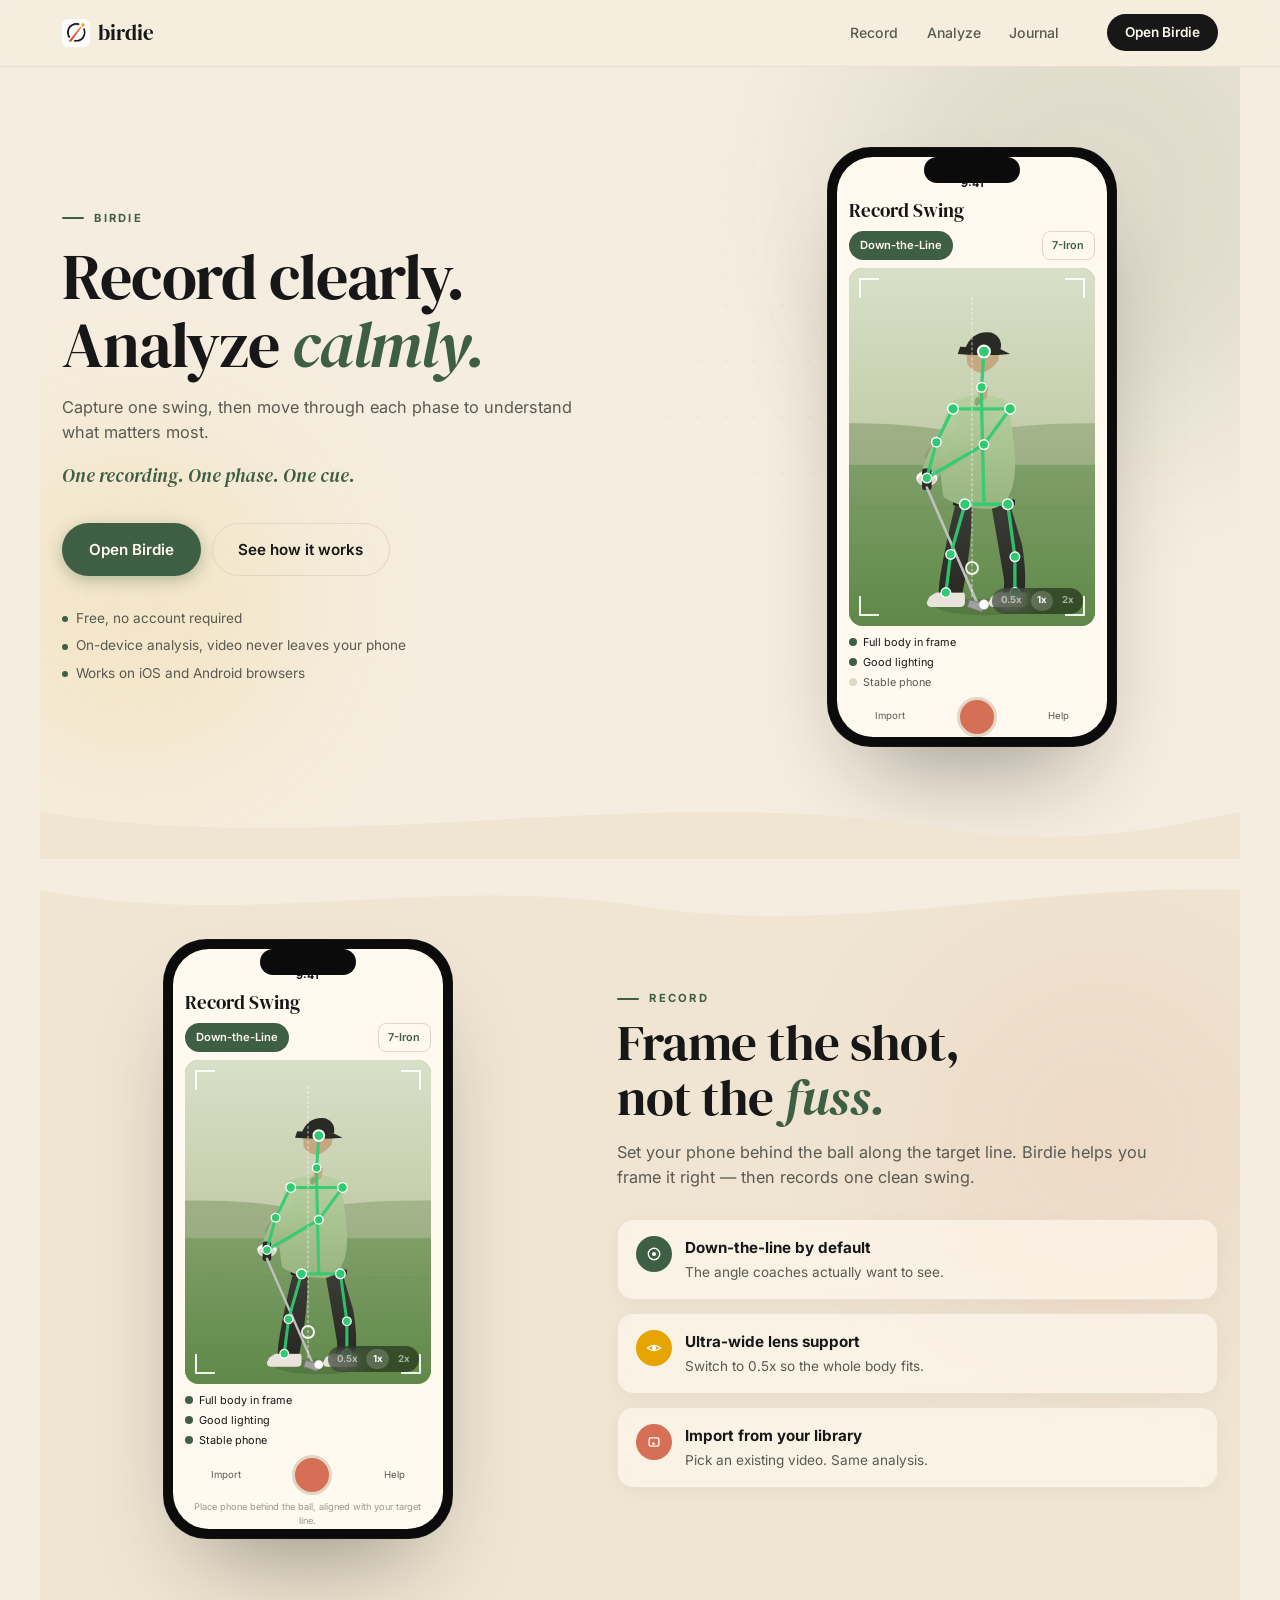
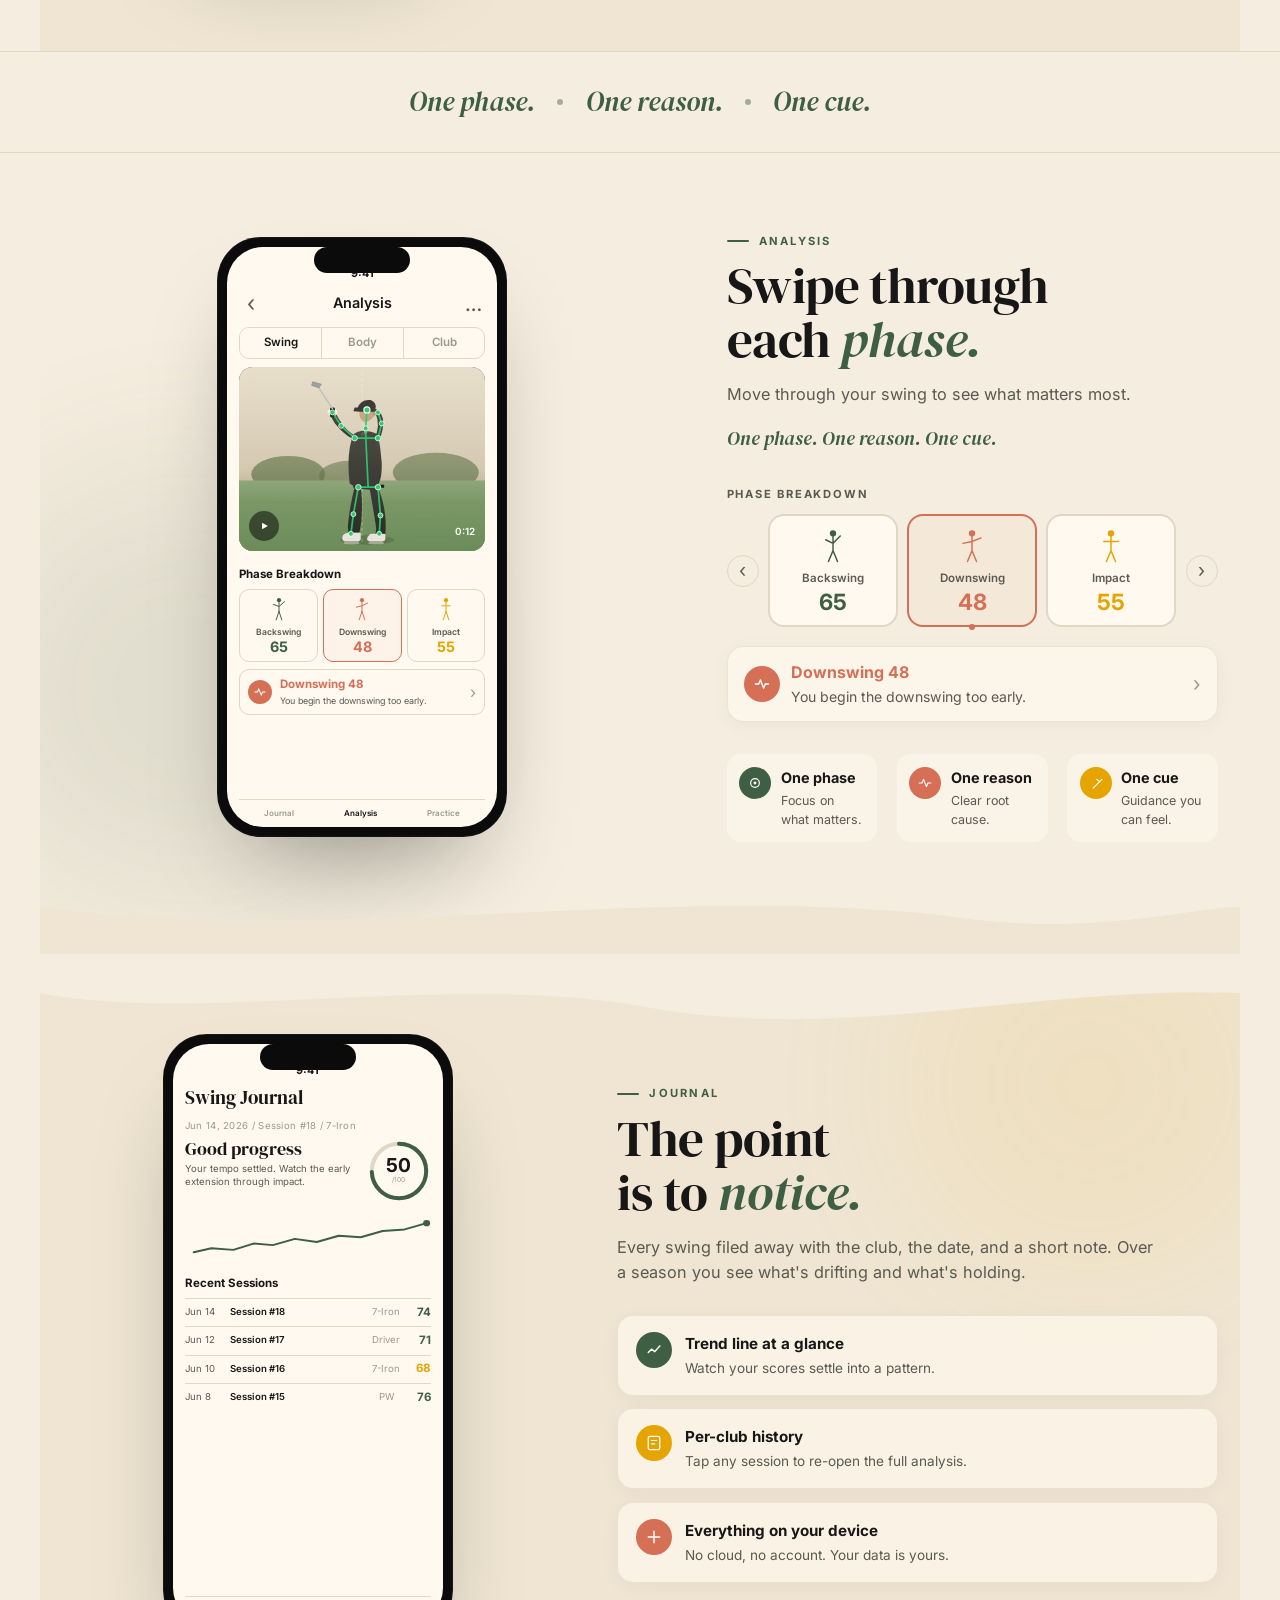
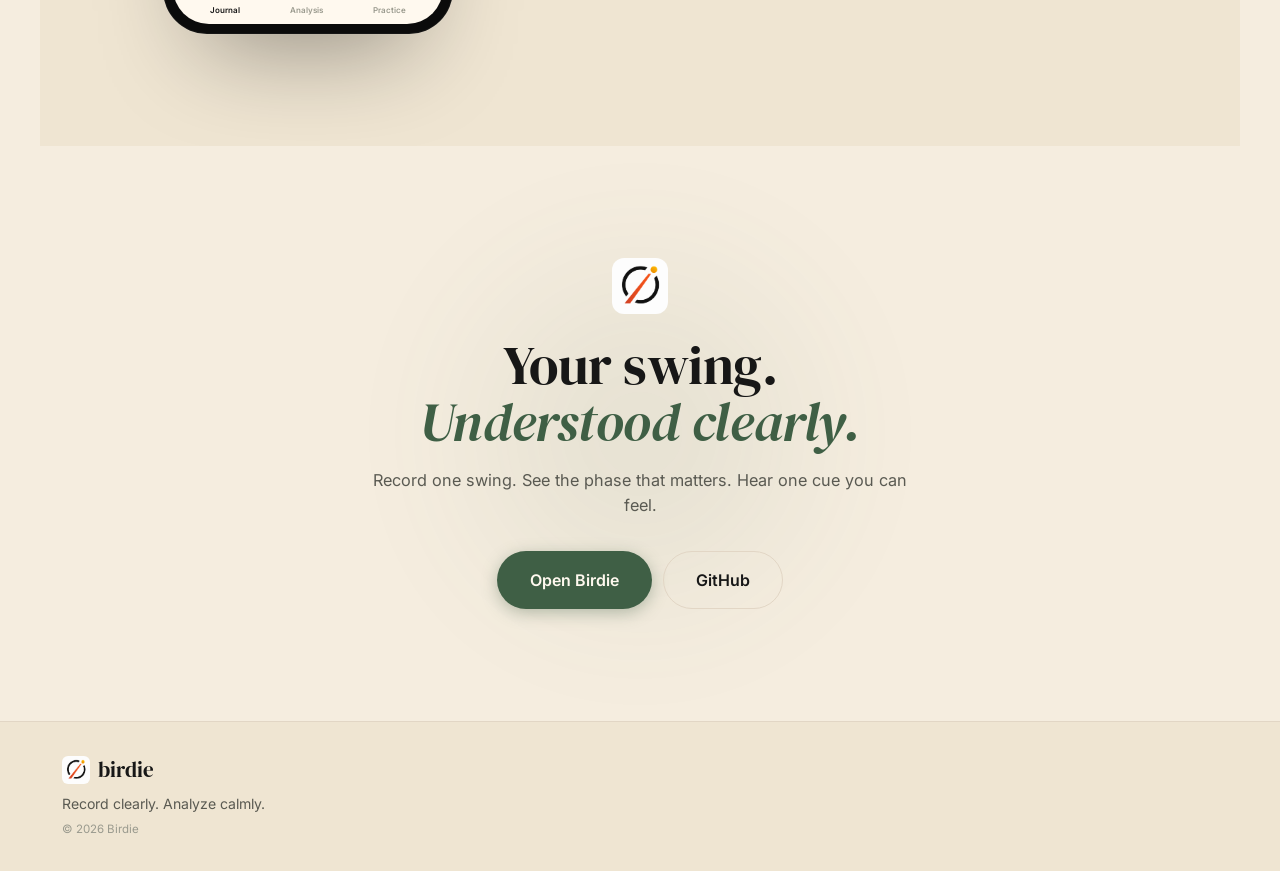
==== commit c4b8ff27: "Site: remove leaf and stone decorations" ====
--- a/site/index.html
+++ b/site/index.html
@@ -93,14 +93,7 @@
           </div>
         </div>
       </div>
-      <!-- Botanical deco -->
-      <svg class="deco-leaf hero-leaf" viewBox="0 0 80 160" aria-hidden="true">
-        <path d="M40 155 Q40 80 24 48 Q16 32 24 16" stroke="#3F5F45" stroke-width="1.8" fill="none" stroke-linecap="round"/>
-        <ellipse cx="30" cy="124" rx="12" ry="5.5" fill="#3F5F45" opacity=".8" transform="rotate(-32 30 124)"/>
-        <ellipse cx="24" cy="100" rx="11" ry="5" fill="#3F5F45" opacity=".8" transform="rotate(-38 24 100)"/>
-        <ellipse cx="26" cy="78" rx="10" ry="4.5" fill="#3F5F45" opacity=".8" transform="rotate(-42 26 78)"/>
-      </svg>
-      <div class="deco-stone hero-stone"></div>
+
     </div>
   </div>
 
@@ -263,13 +256,7 @@
           </div>
         </div>
       </div>
-      <svg class="deco-leaf split-leaf" viewBox="0 0 80 160" aria-hidden="true">
-        <path d="M40 155 Q40 80 24 48 Q16 32 24 16" stroke="#3F5F45" stroke-width="1.8" fill="none" stroke-linecap="round"/>
-        <ellipse cx="30" cy="124" rx="12" ry="5.5" fill="#3F5F45" opacity=".8" transform="rotate(-32 30 124)"/>
-        <ellipse cx="24" cy="100" rx="11" ry="5" fill="#3F5F45" opacity=".8" transform="rotate(-38 24 100)"/>
-        <ellipse cx="26" cy="78" rx="10" ry="4.5" fill="#3F5F45" opacity=".8" transform="rotate(-42 26 78)"/>
-      </svg>
-      <div class="deco-stone split-stone"></div>
+
     </div>
   </div>
   <svg class="wave" viewBox="0 0 1440 100" preserveAspectRatio="none" aria-hidden="true">
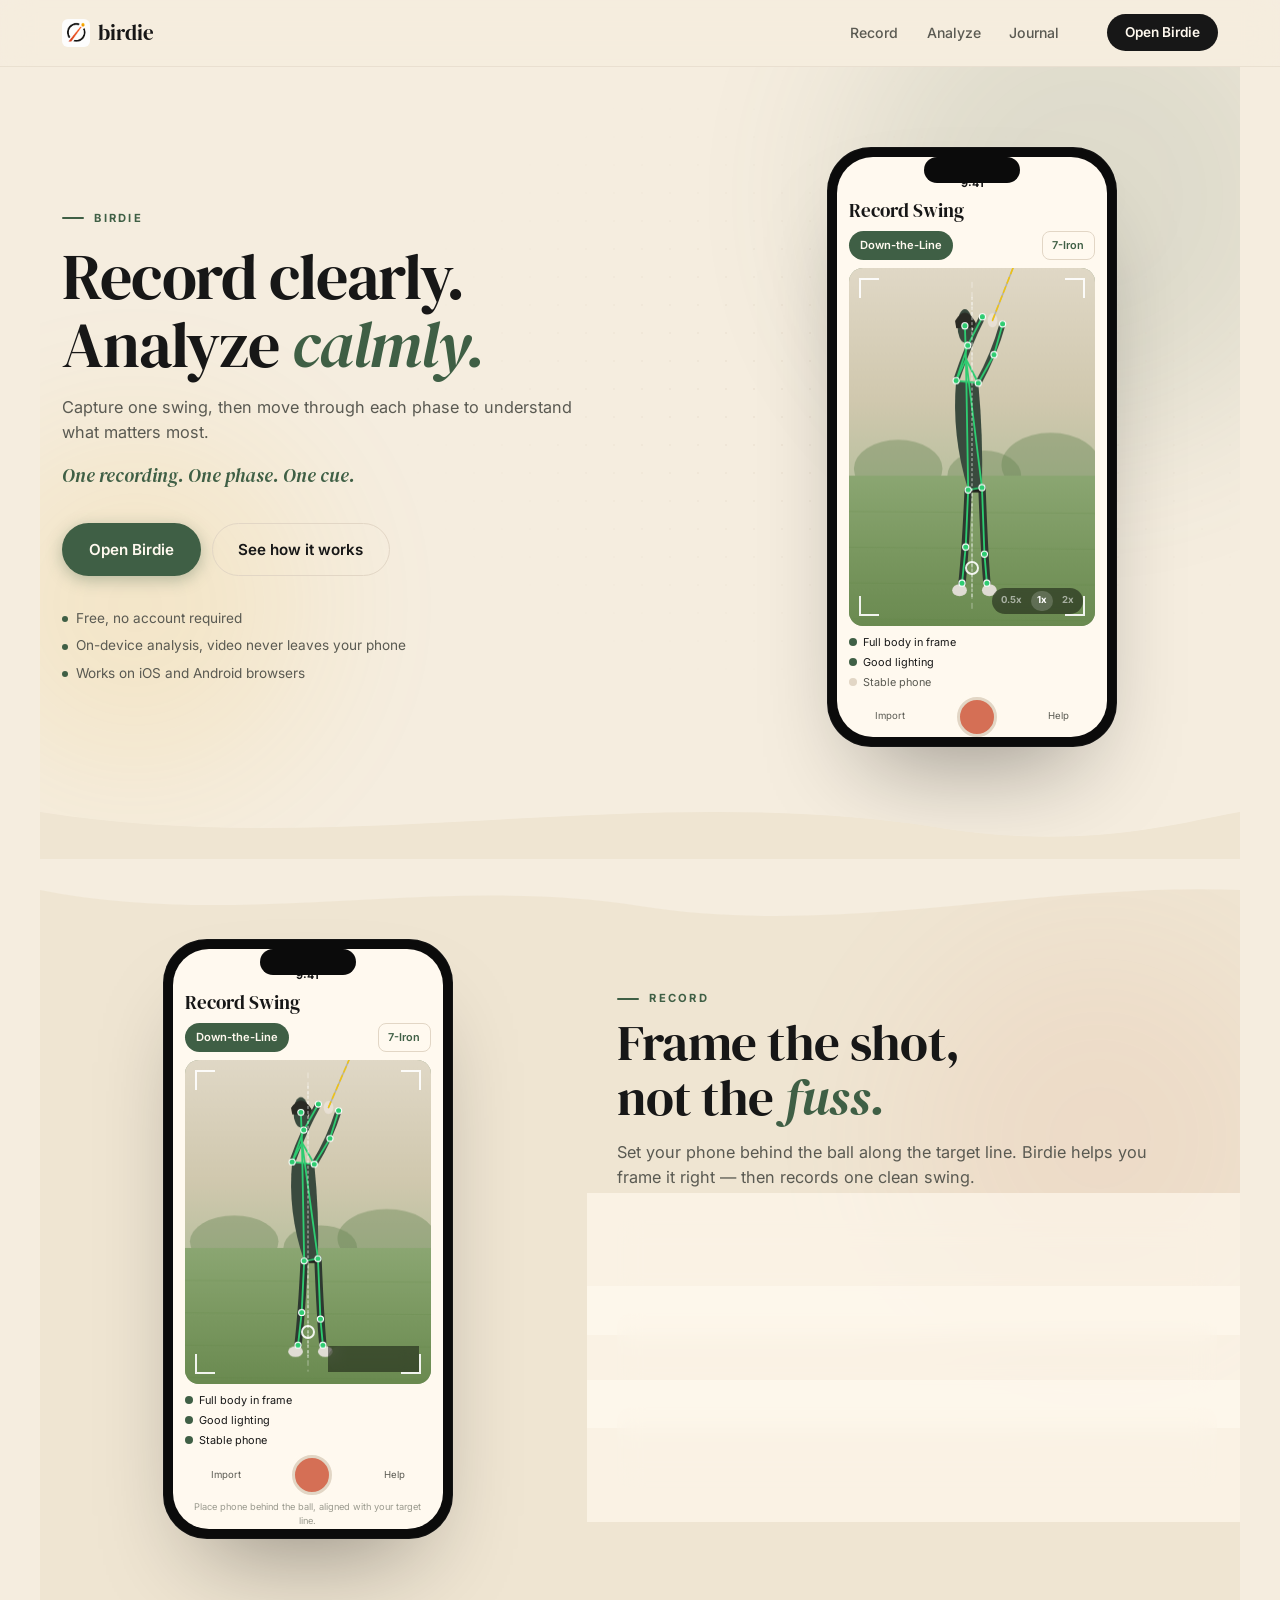
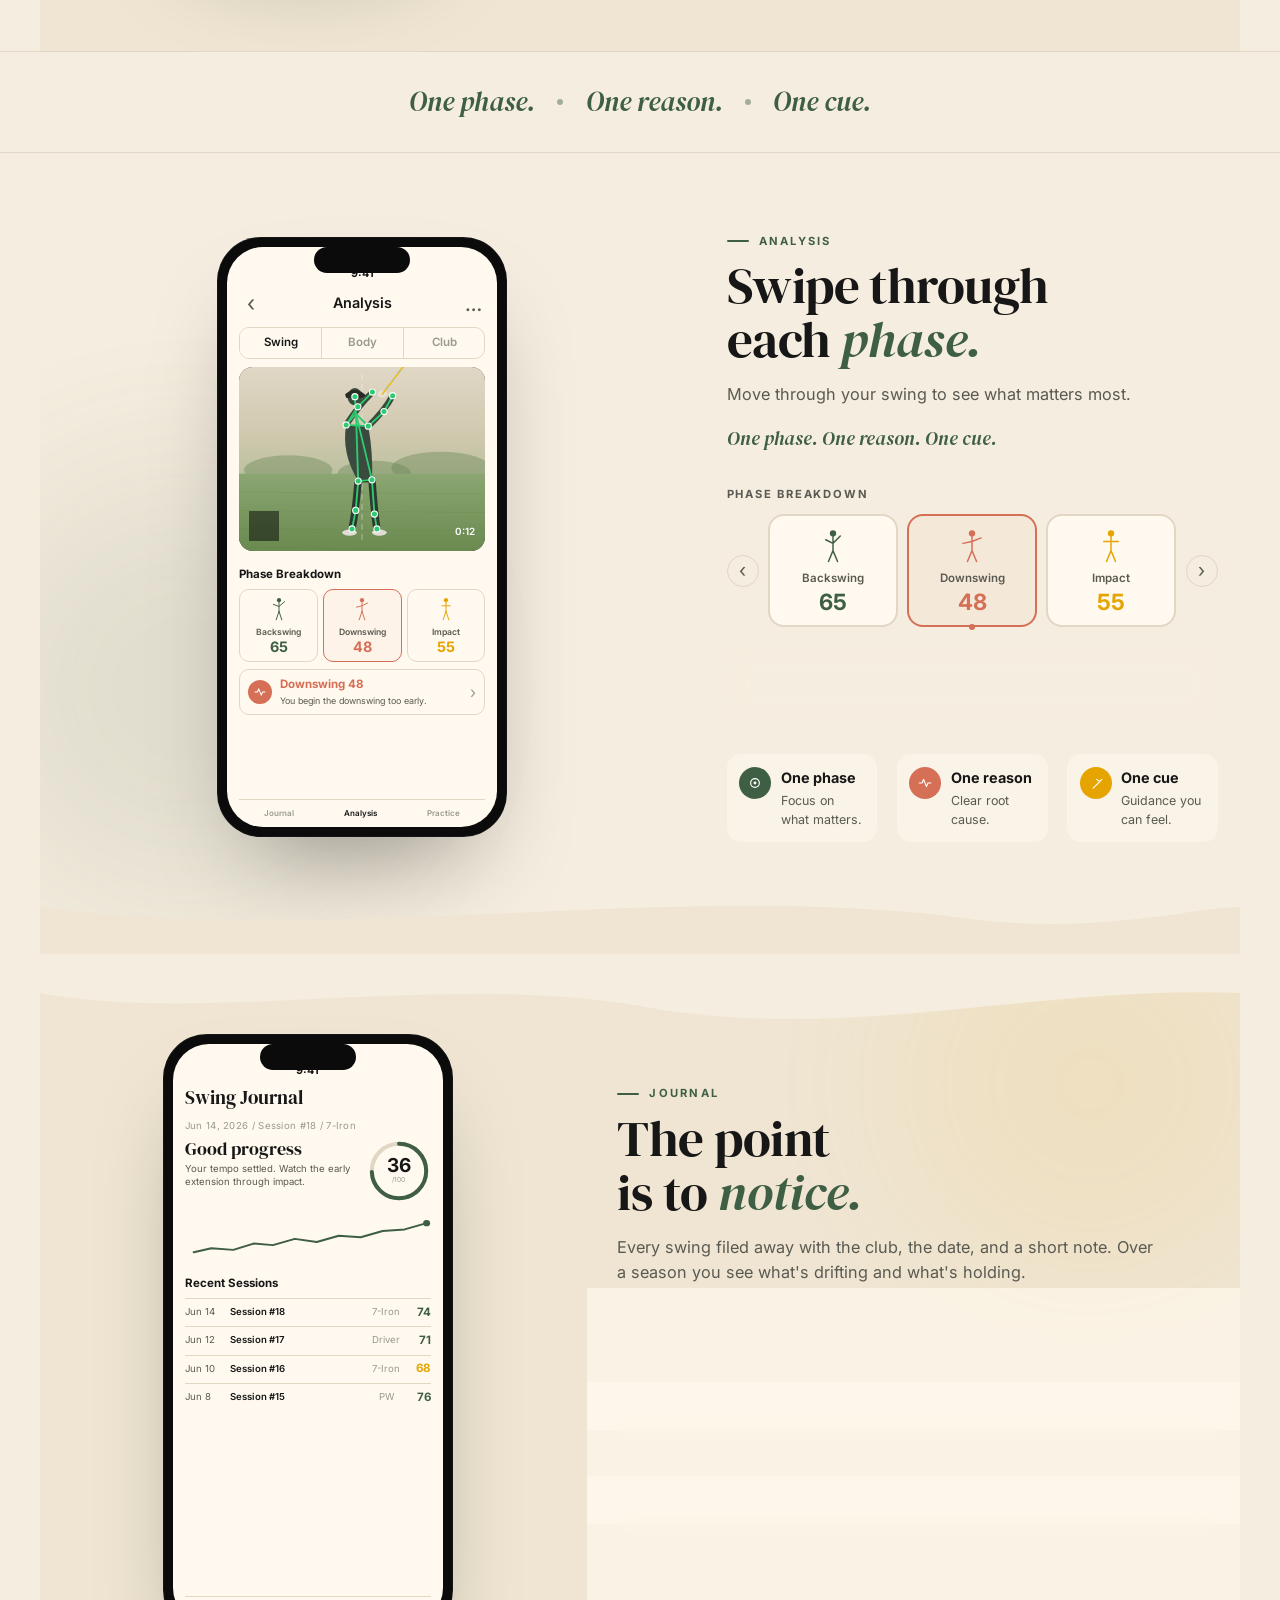
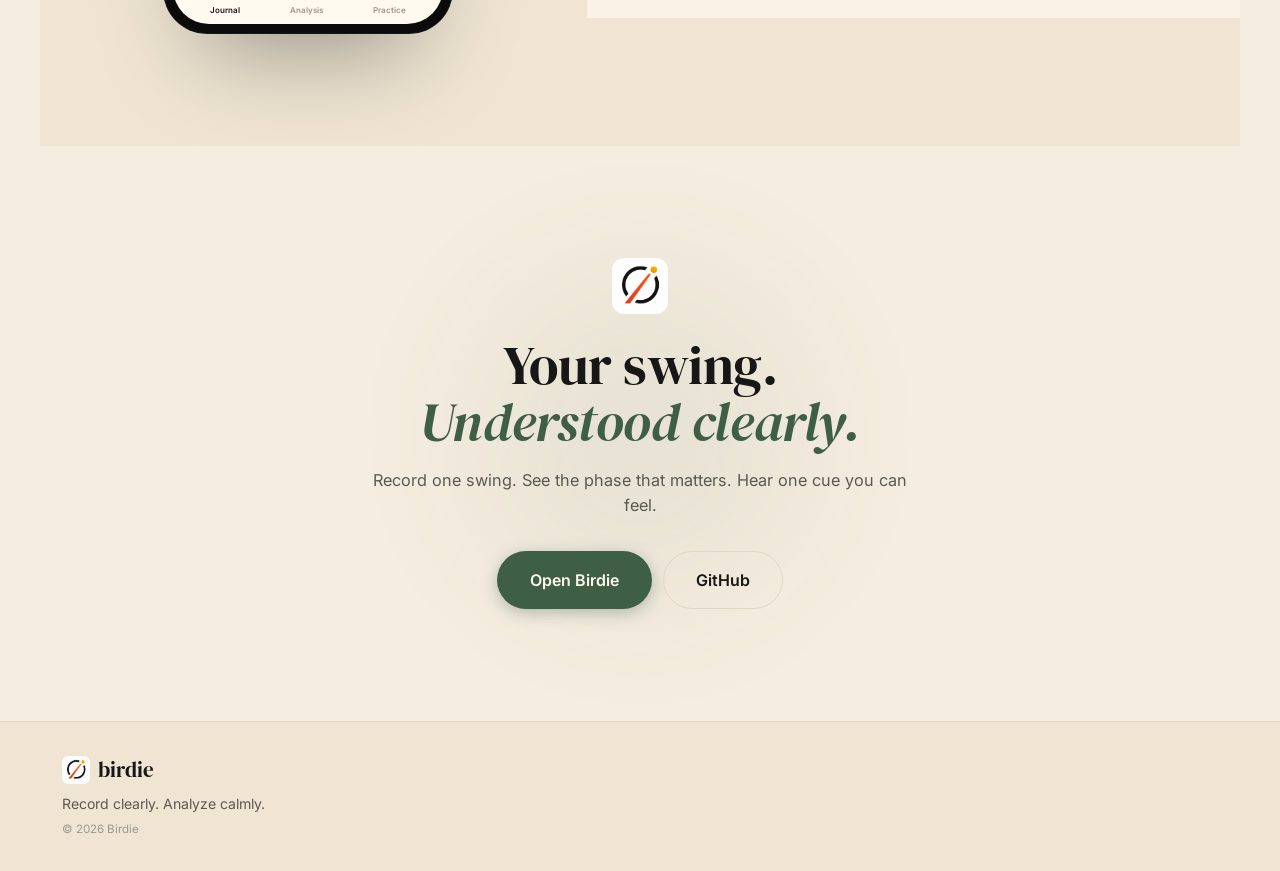
==== commit 430b307b: "Site: animated golf swing (canvas) replaces static SVG in all phone mockups" ====
--- a/site/index.html
+++ b/site/index.html
@@ -73,7 +73,7 @@
               <span class="ph-club">7-Iron</span>
             </div>
             <div class="cam-area">
-              <img src="assets/record-frame.svg" alt="" class="cam-photo">
+              <canvas class="swing-canvas"></canvas>
               <span class="bk tl"></span><span class="bk tr"></span>
               <span class="bk bl"></span><span class="bk br"></span>
               <div class="cam-target-line"></div>
@@ -121,7 +121,7 @@
               <span class="ph-club">7-Iron</span>
             </div>
             <div class="cam-area tall">
-              <img src="assets/record-frame.svg" alt="" class="cam-photo">
+              <canvas class="swing-canvas"></canvas>
               <span class="bk tl"></span><span class="bk tr"></span>
               <span class="bk bl"></span><span class="bk br"></span>
               <div class="cam-target-line"></div>
@@ -235,7 +235,7 @@
               <span class="ct active">Swing</span><span class="ct">Body</span><span class="ct">Club</span>
             </div>
             <div class="video-frame">
-              <img src="assets/analysis-frame.svg" alt="" class="vf-photo">
+              <canvas class="swing-canvas"></canvas>
               <span class="vf-play"><svg viewBox="0 0 22 22" fill="none"><path d="M8 6 L17 11 L8 16 Z" fill="#fff"/></svg></span>
               <span class="vf-time">0:12</span>
             </div>
@@ -402,5 +402,6 @@
 })();
 </script>
 
+<script src="swing-anim.js"></script>
 </body>
 </html>
--- a/site/style.css
+++ b/site/style.css
@@ -250,6 +250,7 @@
 .cam-area { position: relative; flex: 1 1 auto; min-height: 220px; border-radius: 14px; overflow: hidden; background: #889b7a; }
 .cam-area.tall { min-height: 280px; }
 .cam-photo { position: absolute; inset: 0; width: 100%; height: 100%; object-fit: cover; object-position: center 25%; z-index: 0; }
+.swing-canvas { position: absolute; inset: 0; width: 100%; height: 100%; z-index: 0; }
 .bk { position: absolute; width: 20px; height: 20px; border-color: rgba(255,255,255,.9); border-style: solid; border-width: 0; z-index: 2; }
 .bk.tl { top: 10px; left: 10px; border-top-width: 2.5px; border-left-width: 2.5px; }
 .bk.tr { top: 10px; right: 10px; border-top-width: 2.5px; border-right-width: 2.5px; }
@@ -273,6 +274,7 @@
 /* Video frame */
 .video-frame { position: relative; border-radius: 14px; overflow: hidden; background: #2a2a2a; aspect-ratio: 4/3; margin-bottom: .4rem; }
 .vf-photo { position: absolute; inset: 0; width: 100%; height: 100%; object-fit: cover; object-position: center 30%; }
+.video-frame .swing-canvas { position: absolute; inset: 0; width: 100%; height: 100%; z-index: 1; }
 .vf-play { position: absolute; bottom: 10px; left: 10px; width: 30px; height: 30px; border-radius: 50%; background: rgba(0,0,0,.5); display: flex; align-items: center; justify-content: center; z-index: 3; -webkit-backdrop-filter: blur(4px); backdrop-filter: blur(4px); }
 .vf-play svg { width: 14px; height: 14px; }
 .vf-time { position: absolute; bottom: 12px; right: 10px; font-size: .62rem; color: #fff; font-weight: 600; z-index: 3; }
